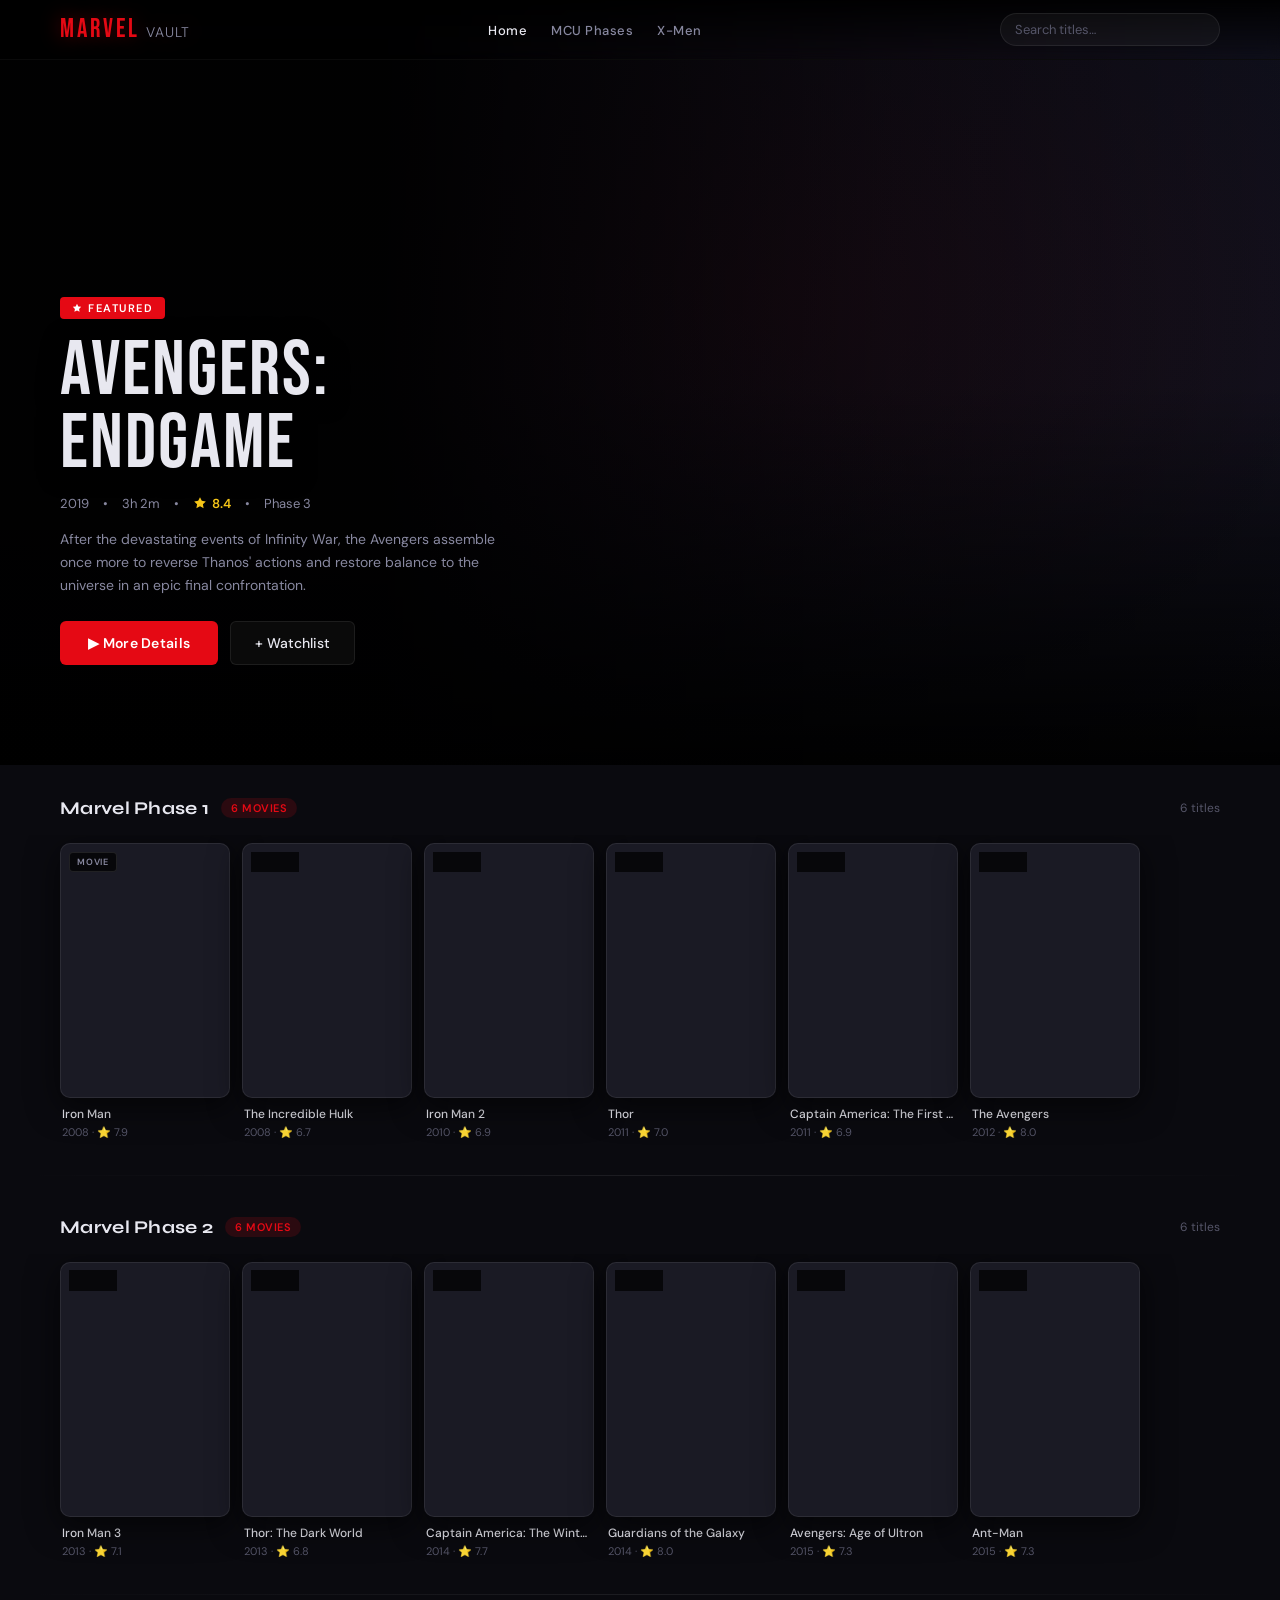
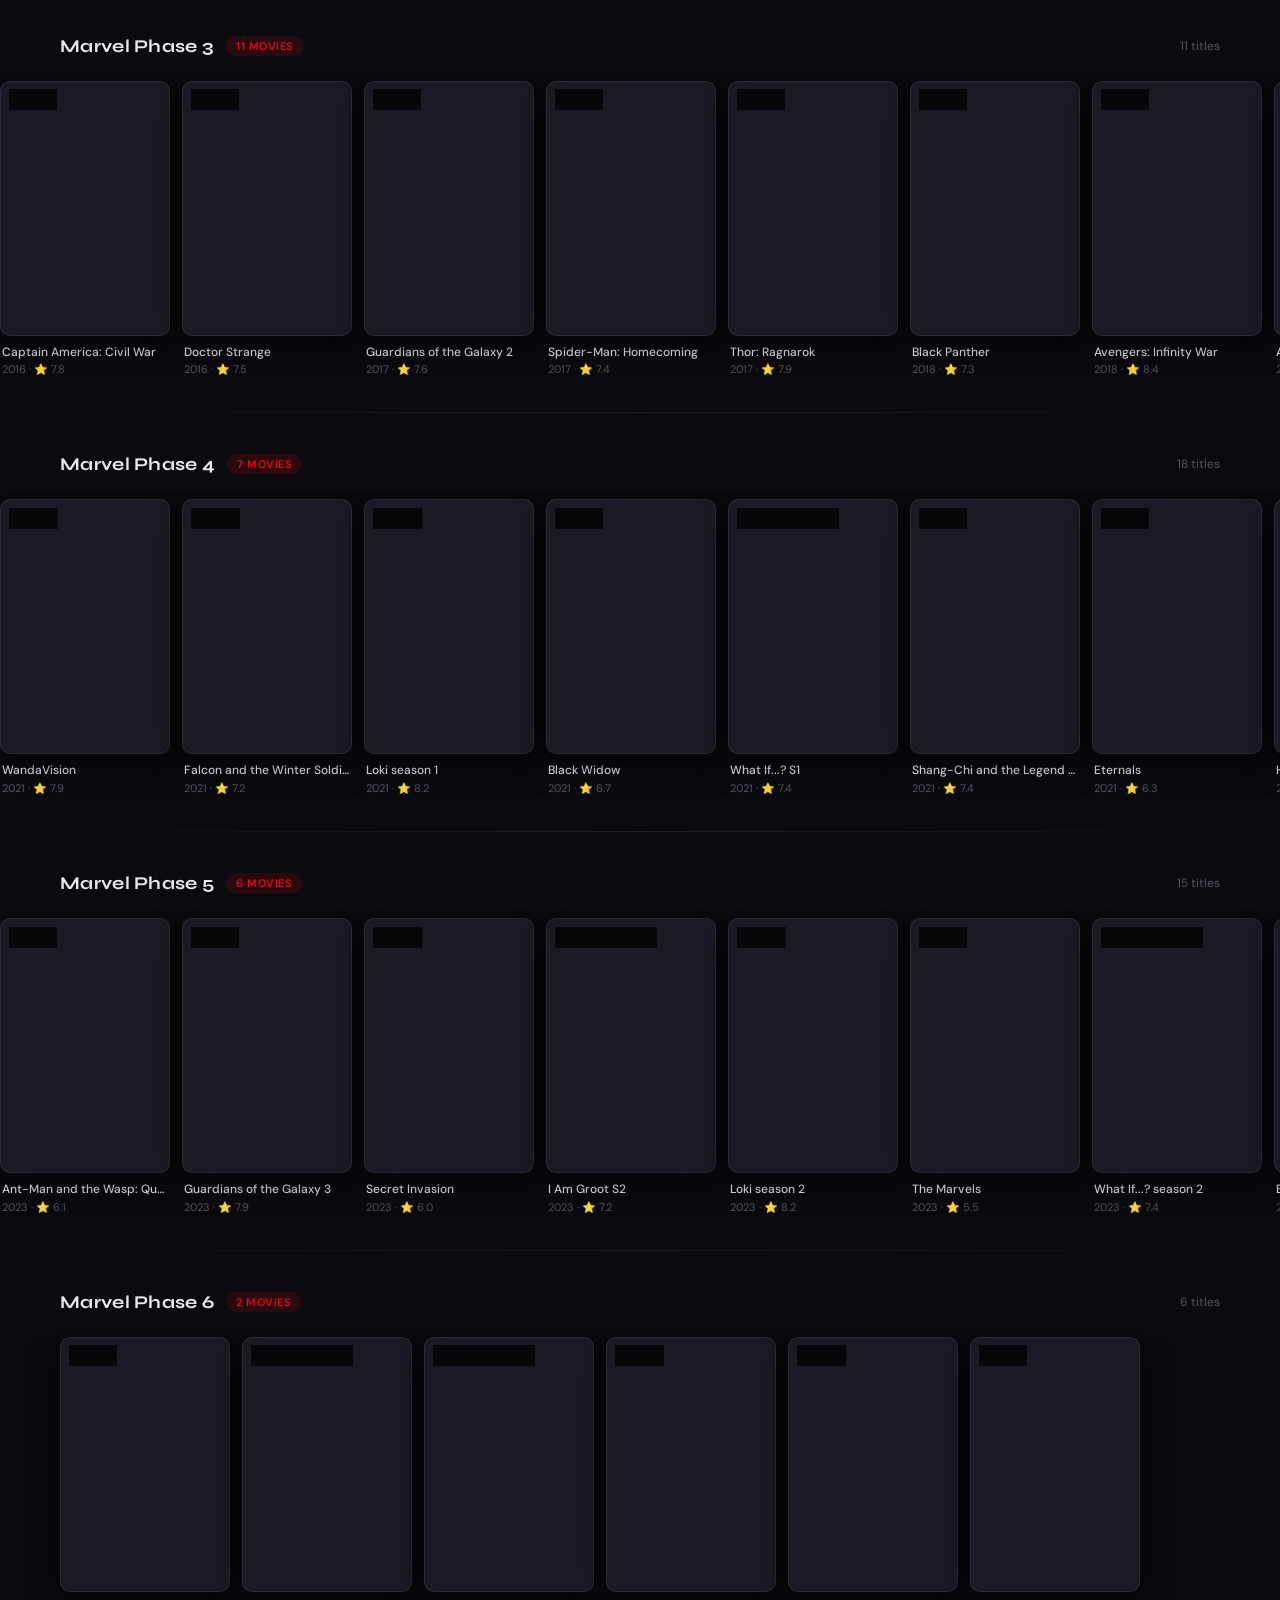
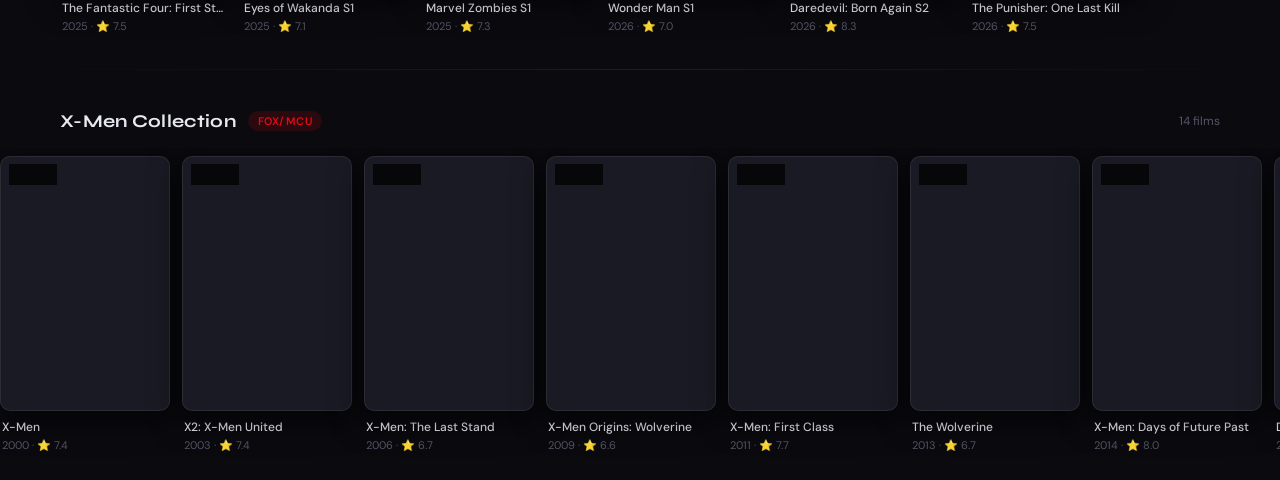
==== index.html @ 91475b03 "Created marvel" ====
<!DOCTYPE html>
<html lang="en">
<head>
<meta charset="UTF-8">
<meta name="viewport" content="width=device-width, initial-scale=1.0">
<title>MarvelVault – MCU & X-Men Collection</title>
<link rel="preconnect" href="https://fonts.googleapis.com">
<link href="https://fonts.googleapis.com/css2?family=Bebas+Neue&family=DM+Sans:wght@300;400;500;600&family=Syne:wght@700;800&display=swap" rel="stylesheet">
<style>
:root {
  --red: #e50914;
  --red-dark: #b20710;
  --gold: #f5c518;
  --bg: #0a0a0f;
  --bg2: #111118;
  --bg3: #1a1a24;
  --glass: rgba(255,255,255,0.04);
  --glass-border: rgba(255,255,255,0.08);
  --text: #e8e8f0;
  --text-muted: #8888a0;
  --text-dim: #555568;
  --radius: 10px;
  --shadow: 0 8px 32px rgba(0,0,0,0.6);
}

*, *::before, *::after { box-sizing: border-box; margin: 0; padding: 0; }

html { scroll-behavior: smooth; }

body {
  background: var(--bg);
  color: var(--text);
  font-family: 'DM Sans', sans-serif;
  min-height: 100vh;
  overflow-x: hidden;
}

/* ─── NAV ─── */
nav {
  position: fixed; top: 0; left: 0; right: 0; z-index: 1000;
  height: 60px;
  background: linear-gradient(to bottom, rgba(0,0,0,0.9) 0%, transparent 100%);
  backdrop-filter: blur(8px);
  display: flex; align-items: center; justify-content: space-between;
  padding: 0 24px;
  border-bottom: 1px solid rgba(255,255,255,0.04);
}

.nav-logo {
  font-family: 'Bebas Neue', sans-serif;
  font-size: 26px;
  letter-spacing: 3px;
  color: var(--red);
  text-shadow: 0 0 20px rgba(229,9,20,0.4);
}

.nav-links {
  display: flex; gap: 24px; list-style: none;
}

.nav-links a {
  color: var(--text-muted); text-decoration: none;
  font-size: 13px; font-weight: 500; letter-spacing: 0.5px;
  transition: color 0.2s;
}
.nav-links a:hover, .nav-links a.active { color: var(--text); }

.nav-search {
  display: flex; align-items: center; gap: 10px;
}

.search-input {
  background: var(--glass);
  border: 1px solid var(--glass-border);
  border-radius: 20px;
  padding: 7px 14px;
  color: var(--text);
  font-size: 13px;
  width: 220px;
  outline: none;
  transition: all 0.3s;
  font-family: inherit;
}
.search-input::placeholder { color: var(--text-dim); }
.search-input:focus {
  border-color: rgba(229,9,20,0.4);
  background: rgba(255,255,255,0.07);
  box-shadow: 0 0 0 3px rgba(229,9,20,0.08);
}

/* ─── HERO ─── */
.hero {
  position: relative; height: 85vh; min-height: 500px;
  display: flex; align-items: flex-end;
  padding: 0 0 80px 60px;
  overflow: hidden;
}

.hero-bg {
  position: absolute; inset: 0;
  background: 
    radial-gradient(ellipse at 60% 40%, rgba(229,9,20,0.08) 0%, transparent 60%),
    radial-gradient(ellipse at 20% 80%, rgba(100,50,200,0.05) 0%, transparent 50%),
    linear-gradient(135deg, #0d0d18 0%, #12121f 100%);
}

.hero-bg::after {
  content: '';
  position: absolute; inset: 0;
  background: linear-gradient(to right, rgba(0,0,0,0.95) 30%, rgba(0,0,0,0.4) 70%, rgba(0,0,0,0.1) 100%),
              linear-gradient(to top, rgba(0,0,0,0.95) 0%, transparent 50%);
}

.hero-poster-bg {
  position: absolute; right: 0; top: 0; bottom: 0; width: 55%;
  overflow: hidden;
}
.hero-poster-bg img {
  width: 100%; height: 100%; object-fit: cover;
  opacity: 0.25;
  filter: blur(2px);
}

.hero-content { position: relative; z-index: 1; max-width: 560px; }

.hero-badge {
  display: inline-flex; align-items: center; gap: 6px;
  background: var(--red); color: white;
  font-size: 11px; font-weight: 600; letter-spacing: 1.5px;
  padding: 4px 12px; border-radius: 4px;
  text-transform: uppercase; margin-bottom: 16px;
}

.hero-title {
  font-family: 'Bebas Neue', sans-serif;
  font-size: clamp(42px, 6vw, 78px);
  line-height: 0.95;
  letter-spacing: 2px;
  margin-bottom: 14px;
  text-shadow: 0 4px 24px rgba(0,0,0,0.8);
}

.hero-meta {
  display: flex; align-items: center; gap: 14px;
  margin-bottom: 16px; flex-wrap: wrap;
}

.hero-meta span {
  font-size: 13px; color: var(--text-muted);
}

.hero-rating {
  display: flex; align-items: center; gap: 5px;
  color: var(--gold) !important; font-weight: 600;
}

.hero-rating svg { width: 14px; height: 14px; fill: var(--gold); }

.hero-desc {
  font-size: 14px; line-height: 1.65;
  color: var(--text-muted);
  margin-bottom: 24px;
  max-width: 440px;
}

.hero-buttons { display: flex; gap: 12px; flex-wrap: wrap; }

.btn-primary {
  background: var(--red);
  color: white; border: none;
  padding: 12px 28px; border-radius: 6px;
  font-size: 14px; font-weight: 600;
  cursor: pointer; letter-spacing: 0.3px;
  transition: all 0.2s;
  font-family: inherit;
}
.btn-primary:hover { background: var(--red-dark); transform: translateY(-1px); }

.btn-secondary {
  background: var(--glass);
  color: var(--text); border: 1px solid var(--glass-border);
  padding: 12px 24px; border-radius: 6px;
  font-size: 14px; font-weight: 500;
  cursor: pointer; backdrop-filter: blur(8px);
  transition: all 0.2s; font-family: inherit;
}
.btn-secondary:hover { background: rgba(255,255,255,0.08); }

/* ─── MAIN CONTENT ─── */
main { padding-top: 0; }

/* ─── SECTIONS ─── */
.section {
  padding: 32px 0 8px;
}

.section-header {
  display: flex; align-items: center;
  padding: 0 24px; margin-bottom: 16px;
  gap: 12px;
}

.section-title {
  font-family: 'Syne', sans-serif;
  font-size: 18px; font-weight: 700;
  letter-spacing: 0.3px;
}

.section-badge {
  font-size: 11px; font-weight: 600;
  padding: 3px 10px; border-radius: 12px;
  background: rgba(229,9,20,0.15);
  color: var(--red); letter-spacing: 0.5px;
  text-transform: uppercase;
}

.section-count {
  font-size: 12px; color: var(--text-dim);
  margin-left: auto;
}

/* ─── SCROLL ROW ─── */
.scroll-row {
  display: flex; gap: 12px;
  overflow-x: auto; padding: 8px 24px 20px;
  scroll-snap-type: x mandatory;
  scrollbar-width: none;
}
.scroll-row::-webkit-scrollbar { display: none; }

/* ─── POSTER CARD ─── */
.card {
  flex-shrink: 0;
  width: 150px;
  cursor: pointer;
  scroll-snap-align: start;
  transition: transform 0.3s cubic-bezier(.2,.8,.2,1);
}

.card:hover { transform: translateY(-6px) scale(1.03); }

.card-poster {
  width: 100%; aspect-ratio: 2/3;
  border-radius: var(--radius);
  overflow: hidden;
  position: relative;
  background: var(--bg3);
  box-shadow: var(--shadow);
  border: 1px solid var(--glass-border);
}

.card-poster img {
  width: 100%; height: 100%; object-fit: cover;
  display: block;
  transition: transform 0.4s;
}
.card:hover .card-poster img { transform: scale(1.06); }

.card-poster-overlay {
  position: absolute; inset: 0;
  background: linear-gradient(to top, rgba(0,0,0,0.85) 0%, transparent 50%);
  opacity: 0; transition: opacity 0.3s;
  display: flex; align-items: flex-end; justify-content: center;
  padding: 12px;
}
.card:hover .card-poster-overlay { opacity: 1; }

.card-play-btn {
  background: var(--red);
  color: white; border: none;
  border-radius: 50%;
  width: 38px; height: 38px;
  display: flex; align-items: center; justify-content: center;
  cursor: pointer; font-size: 14px;
  box-shadow: 0 4px 16px rgba(229,9,20,0.5);
}

.card-type-tag {
  position: absolute; top: 8px; left: 8px;
  background: rgba(0,0,0,0.7); backdrop-filter: blur(6px);
  color: var(--text-muted); font-size: 9px; font-weight: 600;
  letter-spacing: 0.8px; text-transform: uppercase;
  padding: 3px 7px; border-radius: 4px;
  border: 1px solid rgba(255,255,255,0.1);
}

.card-info {
  padding: 8px 2px 0;
}

.card-title {
  font-size: 12px; font-weight: 500;
  white-space: nowrap; overflow: hidden; text-overflow: ellipsis;
  line-height: 1.4;
}

.card-year {
  font-size: 11px; color: var(--text-dim);
  margin-top: 2px;
}

/* ─── SEARCH PAGE ─── */
#search-page {
  display: none;
  padding: 80px 24px 100px;
  min-height: 100vh;
}

.search-title {
  font-family: 'Syne', sans-serif;
  font-size: 22px; font-weight: 700;
  margin-bottom: 24px;
}

.search-grid {
  display: grid;
  grid-template-columns: repeat(auto-fill, minmax(140px, 1fr));
  gap: 16px;
}

/* ─── PHASES PAGE ─── */
#phases-page, #xmen-page {
  display: none;
  padding: 80px 24px 100px;
  min-height: 100vh;
}

.phases-title {
  font-family: 'Bebas Neue', sans-serif;
  font-size: 38px; letter-spacing: 2px;
  margin-bottom: 8px;
}

.phases-sub {
  color: var(--text-muted); font-size: 14px;
  margin-bottom: 40px;
}

/* ─── MODAL ─── */
.modal-overlay {
  position: fixed; inset: 0; z-index: 2000;
  background: rgba(0,0,0,0.85);
  backdrop-filter: blur(4px);
  display: none; align-items: center; justify-content: center;
  padding: 16px;
  animation: fadeIn 0.2s ease;
}
.modal-overlay.active { display: flex; }

@keyframes fadeIn { from { opacity: 0; } to { opacity: 1; } }

.modal {
  background: var(--bg2);
  border: 1px solid var(--glass-border);
  border-radius: 16px;
  width: 100%; max-width: 680px;
  max-height: 92vh;
  overflow-y: auto;
  scrollbar-width: none;
  animation: slideUp 0.3s cubic-bezier(.2,.8,.2,1);
  box-shadow: 0 32px 80px rgba(0,0,0,0.8);
}
.modal::-webkit-scrollbar { display: none; }

@keyframes slideUp {
  from { transform: translateY(24px); opacity: 0; }
  to { transform: translateY(0); opacity: 1; }
}

.modal-backdrop {
  width: 100%;
  aspect-ratio: 16/7;
  overflow: hidden;
  position: relative;
  border-radius: 16px 16px 0 0;
  background: var(--bg3);
}

.modal-backdrop img {
  width: 100%; height: 100%; object-fit: cover;
  opacity: 0.5;
}

.modal-backdrop-overlay {
  position: absolute; inset: 0;
  background: linear-gradient(to bottom, transparent 30%, var(--bg2) 100%);
}

.modal-close {
  position: absolute; top: 16px; right: 16px;
  background: rgba(0,0,0,0.7); border: 1px solid var(--glass-border);
  color: white; width: 36px; height: 36px;
  border-radius: 50%; cursor: pointer; font-size: 18px;
  display: flex; align-items: center; justify-content: center;
  z-index: 10; transition: all 0.2s;
}
.modal-close:hover { background: var(--red); }

.modal-body {
  padding: 0 24px 28px;
  margin-top: -40px;
  position: relative;
}

.modal-top {
  display: flex; gap: 16px; align-items: flex-start;
}

.modal-poster {
  flex-shrink: 0;
  width: 110px; aspect-ratio: 2/3;
  border-radius: 8px; overflow: hidden;
  border: 2px solid var(--glass-border);
  box-shadow: var(--shadow);
  background: var(--bg3);
}
.modal-poster img { width: 100%; height: 100%; object-fit: cover; }

.modal-info { flex: 1; padding-top: 16px; }

.modal-type-tag {
  font-size: 10px; font-weight: 600; letter-spacing: 1.2px;
  text-transform: uppercase; color: var(--red);
  margin-bottom: 6px;
}

.modal-title {
  font-family: 'Bebas Neue', sans-serif;
  font-size: 28px; letter-spacing: 1px;
  line-height: 1;
  margin-bottom: 10px;
}

.modal-meta {
  display: flex; flex-wrap: wrap; gap: 8px;
  margin-bottom: 10px;
}

.modal-tag {
  font-size: 11px; color: var(--text-muted);
  background: var(--glass);
  border: 1px solid var(--glass-border);
  padding: 3px 10px; border-radius: 12px;
}

.modal-rating {
  display: flex; align-items: center; gap: 5px;
  color: var(--gold); font-weight: 600; font-size: 13px;
}
.modal-rating svg { width: 13px; height: 13px; fill: var(--gold); }

.modal-plot {
  font-size: 13px; line-height: 1.65;
  color: var(--text-muted);
  margin: 16px 0;
}

.modal-details-grid {
  display: grid; grid-template-columns: 1fr 1fr;
  gap: 12px; margin: 16px 0;
}

.modal-detail-item label {
  display: block; font-size: 10px; font-weight: 600;
  letter-spacing: 1px; text-transform: uppercase;
  color: var(--text-dim); margin-bottom: 3px;
}
.modal-detail-item span {
  font-size: 13px; color: var(--text);
}

.download-section { margin-top: 20px; }

.download-title {
  font-size: 13px; font-weight: 600; letter-spacing: 0.5px;
  text-transform: uppercase; color: var(--text-muted);
  margin-bottom: 12px;
}

.download-grid {
  display: grid; gap: 8px;
}

.download-card {
  background: var(--bg3);
  border: 1px solid var(--glass-border);
  border-radius: 8px;
  padding: 12px 14px;
  display: flex; align-items: center; justify-content: space-between;
  gap: 10px;
}

.download-card-info {}

.download-quality {
  font-size: 13px; font-weight: 600;
  color: var(--text);
}

.download-audio {
  font-size: 11px; color: var(--text-muted);
  margin-top: 2px;
}

.tg-btn {
  display: inline-flex; align-items: center; gap: 6px;
  background: #0088cc;
  color: white; border: none;
  padding: 8px 14px; border-radius: 6px;
  font-size: 12px; font-weight: 600;
  cursor: pointer; text-decoration: none;
  white-space: nowrap; flex-shrink: 0;
  font-family: inherit; transition: all 0.2s;
}
.tg-btn:hover { background: #0077b3; transform: translateY(-1px); }
.tg-btn svg { width: 14px; height: 14px; fill: white; }

.tg-btn-large {
  display: flex; align-items: center; justify-content: center; gap: 8px;
  background: #0088cc;
  color: white; border: none;
  padding: 14px 20px; border-radius: 8px;
  font-size: 14px; font-weight: 600;
  cursor: pointer; text-decoration: none;
  font-family: inherit; transition: all 0.2s;
  width: 100%;
}
.tg-btn-large:hover { background: #0077b3; }
.tg-btn-large svg { width: 18px; height: 18px; fill: white; }

/* ─── BOTTOM NAV ─── */
.bottom-nav {
  display: none;
  position: fixed; bottom: 0; left: 0; right: 0; z-index: 999;
  background: rgba(10,10,15,0.96);
  backdrop-filter: blur(16px);
  border-top: 1px solid var(--glass-border);
  padding: 8px 0 max(8px, env(safe-area-inset-bottom));
}

.bottom-nav-inner {
  display: flex; justify-content: space-around;
}

.bn-item {
  display: flex; flex-direction: column; align-items: center;
  gap: 4px; padding: 4px 16px;
  cursor: pointer; border: none; background: none;
  color: var(--text-dim); font-size: 10px; font-weight: 500;
  letter-spacing: 0.3px; font-family: inherit;
  transition: color 0.2s;
}
.bn-item.active { color: var(--red); }
.bn-item svg { width: 22px; height: 22px; }

/* ─── SKELETON ─── */
.skeleton {
  background: linear-gradient(90deg, var(--bg3) 25%, var(--bg2) 50%, var(--bg3) 75%);
  background-size: 200% 100%;
  animation: shimmer 1.5s infinite;
  border-radius: var(--radius);
}
@keyframes shimmer { to { background-position: -200% 0; } }

/* ─── DIVIDER ─── */
.divider {
  height: 1px;
  background: linear-gradient(to right, transparent, var(--glass-border), transparent);
  margin: 8px 24px;
}

/* ─── RESPONSIVE ─── */
@media (max-width: 768px) {
  nav { padding: 0 16px; }
  .nav-links { display: none; }
  .search-input { width: 160px; }
  .hero { padding: 0 0 100px 20px; }
  .hero-title { font-size: clamp(32px, 10vw, 54px); }
  .hero-poster-bg { width: 100%; opacity: 0.15; }
  .section-header { padding: 0 16px; }
  .scroll-row { padding: 8px 16px 20px; }
  .card { width: 120px; }
  .bottom-nav { display: block; }
  main { padding-bottom: 80px; }
  .modal-backdrop { aspect-ratio: 16/9; }
  .modal-top { flex-direction: column; align-items: center; }
  .modal-poster { width: 100px; }
  .modal-details-grid { grid-template-columns: 1fr; }
  #search-page { padding: 80px 16px 100px; }
  #phases-page, #xmen-page { padding: 80px 16px 100px; }
}

@media (min-width: 769px) {
  .nav-links { display: flex; }
  .card { width: 155px; }
}

@media (min-width: 1024px) {
  .card { width: 170px; }
  .scroll-row { padding: 8px 60px 20px; }
  .section-header { padding: 0 60px; }
  nav { padding: 0 60px; }
  .hero { padding: 0 0 100px 60px; }
}

/* ─── FADE IN ─── */
.fade-in {
  opacity: 0; transform: translateY(16px);
  transition: opacity 0.5s ease, transform 0.5s ease;
}
.fade-in.visible { opacity: 1; transform: translateY(0); }

/* ─── PAGE ─── */
.page { display: none; }
.page.active { display: block; }
#home-page.active { display: block; }

/* ─── PHASE DIVIDER ─── */
.phase-divider {
  display: flex; align-items: center; gap: 14px;
  padding: 28px 24px 4px;
}
.phase-divider-line { flex: 1; height: 1px; background: var(--glass-border); }
.phase-divider-label {
  font-family: 'Bebas Neue', sans-serif;
  font-size: 20px; letter-spacing: 2px;
  color: var(--red);
}

@media (min-width: 1024px) {
  .phase-divider { padding: 28px 60px 4px; }
}

/* no-results */
.no-results {
  text-align: center; padding: 60px 24px;
  color: var(--text-muted);
}
.no-results h3 { font-size: 20px; margin-bottom: 8px; }

/* Genres display */
.genres-list {
  display: flex; flex-wrap: wrap; gap: 6px;
  margin: 10px 0;
}
.genre-tag {
  font-size: 11px;
  background: rgba(229,9,20,0.1);
  color: var(--red); border: 1px solid rgba(229,9,20,0.2);
  padding: 3px 10px; border-radius: 12px;
}

/* Episodes accordion */
.episodes-section { margin-top: 14px; }
.episodes-title {
  font-size: 12px; font-weight: 600; text-transform: uppercase;
  letter-spacing: 1px; color: var(--text-muted); margin-bottom: 10px;
}
.ep-row {
  display: flex; align-items: center; justify-content: space-between;
  padding: 10px 12px; background: var(--bg3);
  border: 1px solid var(--glass-border); border-radius: 7px;
  margin-bottom: 7px; gap: 12px;
}
.ep-label { font-size: 13px; color: var(--text); font-weight: 500; }
</style>
</head>
<body>

<!-- NAV -->
<nav>
  <div class="nav-logo">MARVEL<span style="color:var(--text-muted);font-size:14px;letter-spacing:1px;margin-left:6px;font-family:'DM Sans',sans-serif;font-weight:300">VAULT</span></div>
  <ul class="nav-links">
    <li><a href="#" class="active" onclick="showPage('home')">Home</a></li>
    <li><a href="#" onclick="showPage('phases')">MCU Phases</a></li>
    <li><a href="#" onclick="showPage('xmen')">X-Men</a></li>
  </ul>
  <div class="nav-search">
    <input class="search-input" type="text" placeholder="Search titles…" id="search-input" oninput="handleSearch(this.value)">
  </div>
</nav>

<!-- HOME PAGE -->
<div id="home-page" class="page active">

  <!-- HERO -->
  <div class="hero" id="hero-section">
    <div class="hero-bg"></div>
    <div class="hero-poster-bg">
      <img src="posters/avengers-endgame.png" onerror="this.src='posters/placeholder.png'" alt="">
    </div>
    <div class="hero-content">
      <div class="hero-badge">
        <svg viewBox="0 0 24 24" fill="currentColor" style="width:10px;height:10px"><path d="M12 2l3.09 6.26L22 9.27l-5 4.87 1.18 6.88L12 17.77l-6.18 3.25L7 14.14 2 9.27l6.91-1.01L12 2z"/></svg>
        FEATURED
      </div>
      <div class="hero-title">Avengers:<br>Endgame</div>
      <div class="hero-meta">
        <span>2019</span>
        <span>•</span>
        <span>3h 2m</span>
        <span>•</span>
        <span class="hero-rating">
          <svg viewBox="0 0 24 24"><path d="M12 2l3.09 6.26L22 9.27l-5 4.87 1.18 6.88L12 17.77l-6.18 3.25L7 14.14 2 9.27l6.91-1.01L12 2z"/></svg>
          8.4
        </span>
        <span>•</span>
        <span>Phase 3</span>
      </div>
      <p class="hero-desc">After the devastating events of Infinity War, the Avengers assemble once more to reverse Thanos' actions and restore balance to the universe in an epic final confrontation.</p>
      <div class="hero-buttons">
        <button class="btn-primary" onclick="openModal('avengers-endgame')">▶ More Details</button>
        <button class="btn-secondary">+ Watchlist</button>
      </div>
    </div>
  </div>

  <!-- CONTENT ROWS -->
  <main id="home-content"></main>
</div>

<!-- SEARCH PAGE -->
<div id="search-page" class="page">
  <div class="search-title" id="search-heading">Search Results</div>
  <div class="search-grid" id="search-results"></div>
  <div class="no-results" id="search-empty" style="display:none">
    <h3>No results found</h3>
    <p>Try a different title or browse the categories</p>
  </div>
</div>

<!-- MCU PHASES PAGE -->
<div id="phases-page" class="page">
  <div class="phases-title">MCU Phases</div>
  <p class="phases-sub">The complete Marvel Cinematic Universe timeline</p>
  <div id="phases-content"></div>
</div>

<!-- X-MEN PAGE -->
<div id="xmen-page" class="page">
  <div class="phases-title">X-Men Collection</div>
  <p class="phases-sub">The complete X-Men film franchise</p>
  <div id="xmen-grid" class="search-grid" style="padding:0 0 20px"></div>
</div>

<!-- MODAL -->
<div class="modal-overlay" id="modal-overlay" onclick="closeModalOnOverlay(event)">
  <div class="modal" id="modal">
    <div class="modal-backdrop" id="modal-backdrop">
      <img id="modal-bg-img" src="" alt="">
      <div class="modal-backdrop-overlay"></div>
      <button class="modal-close" onclick="closeModal()">✕</button>
    </div>
    <div class="modal-body">
      <div class="modal-top">
        <div class="modal-poster">
          <img id="modal-poster-img" src="" alt="">
        </div>
        <div class="modal-info">
          <div class="modal-type-tag" id="modal-type"></div>
          <div class="modal-title" id="modal-title"></div>
          <div class="modal-meta" id="modal-meta"></div>
          <div class="genres-list" id="modal-genres"></div>
        </div>
      </div>
      <p class="modal-plot" id="modal-plot"></p>
      <div class="modal-details-grid" id="modal-details"></div>
      <div class="download-section" id="modal-downloads"></div>
    </div>
  </div>
</div>

<!-- BOTTOM NAV -->
<nav class="bottom-nav">
  <div class="bottom-nav-inner">
    <button class="bn-item active" onclick="showPage('home')">
      <svg viewBox="0 0 24 24" fill="none" stroke="currentColor" stroke-width="2"><path d="M3 9l9-7 9 7v11a2 2 0 01-2 2H5a2 2 0 01-2-2z"/><polyline points="9 22 9 12 15 12 15 22"/></svg>
      Home
    </button>
    <button class="bn-item" onclick="showPage('phases')">
      <svg viewBox="0 0 24 24" fill="none" stroke="currentColor" stroke-width="2"><polygon points="12 2 2 7 12 12 22 7 12 2"/><polyline points="2 17 12 22 22 17"/><polyline points="2 12 12 17 22 12"/></svg>
      Phases
    </button>
    <button class="bn-item" onclick="showPage('search-nav')">
      <svg viewBox="0 0 24 24" fill="none" stroke="currentColor" stroke-width="2"><circle cx="11" cy="11" r="8"/><line x1="21" y1="21" x2="16.65" y2="16.65"/></svg>
      Search
    </button>
    <button class="bn-item" onclick="showPage('xmen')">
      <svg viewBox="0 0 24 24" fill="none" stroke="currentColor" stroke-width="2"><circle cx="12" cy="12" r="10"/><line x1="12" y1="8" x2="12" y2="12"/><line x1="12" y1="16" x2="12.01" y2="16"/></svg>
      X-Men
    </button>
  </div>
</nav>

<script>
// ─── DATA ───────────────────────────────────────────────────────
function convertTgLink(url) {
  if (!url) return url;
  if (!url.startsWith('https://')) url = 'https://' + url;
  return url.replace('https://t.me/', 'https://telegram.me/');
}

function slugify(title) {
  return title.toLowerCase()
    .replace(/[^a-z0-9\s]/g, '')
    .replace(/\s+/g, '-')
    .replace(/-+/g, '-')
    .trim();
}

function posterPath(title) {
  const slug = title.toLowerCase()
    .replace(/\.\.\./g, '')
    .replace(/[^a-z0-9\s]/g, ' ')
    .replace(/\s+/g, '-')
    .replace(/-+/g, '-')
    .trim();
  return `posters/${slug}.png`;
}

const MCU_META = {
  "Iron Man (2008)": { plot: "Billionaire inventor Tony Stark builds a powered armored suit and becomes the Iron Man to fight against evil.", genres: ["Action","Adventure","Sci-Fi"], runtime: "2h 6m", rating: "7.9", cast: "Robert Downey Jr., Gwyneth Paltrow, Jeff Bridges", director: "Jon Favreau", phase: "Phase 1", year: "2008", type: "Movie" },
  "The Incredible Hulk (2008)": { plot: "Bruce Banner, a scientist on the run from the U.S. Government, must find a cure for the monster he turns into whenever he loses his temper.", genres: ["Action","Adventure","Sci-Fi"], runtime: "1h 52m", rating: "6.7", cast: "Edward Norton, Liv Tyler, Tim Roth", director: "Louis Leterrier", phase: "Phase 1", year: "2008", type: "Movie" },
  "Iron Man 2 (2010)": { plot: "With the world now aware of his identity as Iron Man, Tony Stark must contend with both his declining health and a vengeful mad scientist.", genres: ["Action","Adventure"], runtime: "2h 4m", rating: "6.9", cast: "Robert Downey Jr., Gwyneth Paltrow, Don Cheadle", director: "Jon Favreau", phase: "Phase 1", year: "2010", type: "Movie" },
  "Thor (2011)": { plot: "The powerful but arrogant god Thor is cast out of Asgard to live amongst humans in Midgard (Earth), where he soon becomes one of their finest defenders.", genres: ["Action","Adventure","Fantasy"], runtime: "1h 55m", rating: "7.0", cast: "Chris Hemsworth, Natalie Portman, Tom Hiddleston", director: "Kenneth Branagh", phase: "Phase 1", year: "2011", type: "Movie" },
  "Captain America: The First Avenger (2011)": { plot: "Steve Rogers, a rejected military soldier, transforms into Captain America after taking a dose of a Super-Soldier serum.", genres: ["Action","Adventure","Sci-Fi"], runtime: "2h 4m", rating: "6.9", cast: "Chris Evans, Hugo Weaving, Hayley Atwell", director: "Joe Johnston", phase: "Phase 1", year: "2011", type: "Movie" },
  "The Avengers (2012)": { plot: "Earth's mightiest heroes must come together and learn to fight as a team to stop the mischievous Loki and his alien army from enslaving humanity.", genres: ["Action","Adventure","Sci-Fi"], runtime: "2h 23m", rating: "8.0", cast: "Robert Downey Jr., Chris Evans, Scarlett Johansson", director: "Joss Whedon", phase: "Phase 1", year: "2012", type: "Movie" },
  "Iron Man 3 (2013)": { plot: "When Tony Stark's world is torn apart by a formidable terrorist called the Mandarin, he starts an odyssey of rebuilding and retribution.", genres: ["Action","Adventure","Sci-Fi"], runtime: "2h 10m", rating: "7.1", cast: "Robert Downey Jr., Gwyneth Paltrow, Guy Pearce", director: "Shane Black", phase: "Phase 2", year: "2013", type: "Movie" },
  "Thor: The Dark World (2013)": { plot: "When the Dark Elves attempt to plunge the universe into darkness, Thor must embark on a perilous and personal journey.", genres: ["Action","Adventure","Fantasy"], runtime: "1h 52m", rating: "6.8", cast: "Chris Hemsworth, Natalie Portman, Tom Hiddleston", director: "Alan Taylor", phase: "Phase 2", year: "2013", type: "Movie" },
  "Captain America: The Winter Soldier (2014)": { plot: "Steve Rogers struggles to embrace his role in the modern world and battles a new threat from old history: the Soviet agent known as the Winter Soldier.", genres: ["Action","Adventure","Sci-Fi"], runtime: "2h 16m", rating: "7.7", cast: "Chris Evans, Scarlett Johansson, Samuel L. Jackson", director: "Russo Brothers", phase: "Phase 2", year: "2014", type: "Movie" },
  "Guardians of the Galaxy (2014)": { plot: "A group of intergalactic criminals must pull together to stop a fanatical warrior with plans to purge the universe.", genres: ["Action","Adventure","Comedy"], runtime: "2h 1m", rating: "8.0", cast: "Chris Pratt, Vin Diesel, Bradley Cooper", director: "James Gunn", phase: "Phase 2", year: "2014", type: "Movie" },
  "Avengers: Age of Ultron (2015)": { plot: "When Tony Stark tries to jumpstart a dormant peacekeeping program, things go awry and Earth's mightiest heroes are put to the ultimate test.", genres: ["Action","Adventure","Sci-Fi"], runtime: "2h 21m", rating: "7.3", cast: "Robert Downey Jr., Chris Evans, Mark Ruffalo", director: "Joss Whedon", phase: "Phase 2", year: "2015", type: "Movie" },
  "Ant-Man (2015)": { plot: "Armed with a super-suit with the astonishing ability to shrink in scale but increase in strength, cat burglar Scott Lang must help his mentor protect the secret.", genres: ["Action","Adventure","Comedy"], runtime: "1h 57m", rating: "7.3", cast: "Paul Rudd, Michael Douglas, Evangeline Lilly", director: "Peyton Reed", phase: "Phase 2", year: "2015", type: "Movie" },
  "Captain America: Civil War (2016)": { plot: "Political pressure mounts to install a governing body to oversee and account for the actions of the Avengers, but not everyone is in agreement.", genres: ["Action","Adventure","Sci-Fi"], runtime: "2h 27m", rating: "7.8", cast: "Chris Evans, Robert Downey Jr., Scarlett Johansson", director: "Russo Brothers", phase: "Phase 3", year: "2016", type: "Movie" },
  "Doctor Strange (2016)": { plot: "While on a journey of physical and spiritual healing, a brilliant neurosurgeon is drawn into the world of the mystic arts.", genres: ["Action","Adventure","Fantasy"], runtime: "1h 55m", rating: "7.5", cast: "Benedict Cumberbatch, Chiwetel Ejiofor, Rachel McAdams", director: "Scott Derrickson", phase: "Phase 3", year: "2016", type: "Movie" },
  "Guardians of the Galaxy 2 (2017)": { plot: "The Guardians struggle to keep together as a team while dealing with their personal family issues, notably Star-Lord's encounter with his father the ambitious Ego.", genres: ["Action","Adventure","Comedy"], runtime: "2h 16m", rating: "7.6", cast: "Chris Pratt, Zoe Saldana, Dave Bautista", director: "James Gunn", phase: "Phase 3", year: "2017", type: "Movie" },
  "Spider-Man: Homecoming (2017)": { plot: "Peter Parker balances his life as an ordinary high school student in Queens with his superhero alter-ego Spider-Man.", genres: ["Action","Adventure","Comedy"], runtime: "2h 13m", rating: "7.4", cast: "Tom Holland, Michael Keaton, Robert Downey Jr.", director: "Jon Watts", phase: "Phase 3", year: "2017", type: "Movie" },
  "Thor: Ragnarok (2017)": { plot: "Imprisoned on the planet Sakaar, Thor must race against time to return to Asgard and stop Ragnarök, the destruction of his world.", genres: ["Action","Adventure","Comedy"], runtime: "2h 10m", rating: "7.9", cast: "Chris Hemsworth, Tom Hiddleston, Cate Blanchett", director: "Taika Waititi", phase: "Phase 3", year: "2017", type: "Movie" },
  "Black Panther (2018)": { plot: "T'Challa, the King of Wakanda, rises to the throne in the isolated, technologically advanced African nation, but his claim is challenged by a vengeful outsider.", genres: ["Action","Adventure","Sci-Fi"], runtime: "2h 14m", rating: "7.3", cast: "Chadwick Boseman, Michael B. Jordan, Lupita Nyong'o", director: "Ryan Coogler", phase: "Phase 3", year: "2018", type: "Movie" },
  "Avengers: Infinity War (2018)": { plot: "The Avengers and their allies must be willing to sacrifice all in an attempt to defeat the powerful Thanos before his blitz of devastation and ruin puts an end to the universe.", genres: ["Action","Adventure","Sci-Fi"], runtime: "2h 29m", rating: "8.4", cast: "Robert Downey Jr., Chris Evans, Josh Brolin", director: "Russo Brothers", phase: "Phase 3", year: "2018", type: "Movie" },
  "Ant-Man and the Wasp (2018)": { plot: "As Scott Lang balances being both a Super Hero and a father, Hope van Dyne and Dr. Hank Pym present an urgent new mission.", genres: ["Action","Adventure","Comedy"], runtime: "1h 58m", rating: "7.0", cast: "Paul Rudd, Evangeline Lilly, Michael Douglas", director: "Peyton Reed", phase: "Phase 3", year: "2018", type: "Movie" },
  "Captain Marvel (2019)": { plot: "Carol Danvers becomes one of the universe's most powerful heroes when Earth is caught in the middle of a galactic war between two alien races.", genres: ["Action","Adventure","Sci-Fi"], runtime: "2h 4m", rating: "6.8", cast: "Brie Larson, Samuel L. Jackson, Ben Mendelsohn", director: "Anna Boden & Ryan Fleck", phase: "Phase 3", year: "2019", type: "Movie" },
  "Avengers: Endgame (2019)": { plot: "After the devastating events of Infinity War, the Avengers assemble once more to reverse Thanos' actions and restore balance to the universe.", genres: ["Action","Adventure","Drama"], runtime: "3h 2m", rating: "8.4", cast: "Robert Downey Jr., Chris Evans, Mark Ruffalo, Josh Brolin", director: "Russo Brothers", phase: "Phase 3", year: "2019", type: "Movie" },
  "Spider-Man: Far From Home (2019)": { plot: "Following the events of Avengers: Endgame, Spider-Man must step up to take on new threats in a world that has changed forever.", genres: ["Action","Adventure","Comedy"], runtime: "2h 9m", rating: "7.4", cast: "Tom Holland, Samuel L. Jackson, Jake Gyllenhaal", director: "Jon Watts", phase: "Phase 3", year: "2019", type: "Movie" },
  "WandaVision (2021)": { plot: "Wanda Maximoff and Vision — two super-powered beings living idealized suburban lives — begin to suspect that everything is not as it seems.", genres: ["Fantasy","Mystery","Drama"], runtime: "9 Episodes", rating: "7.9", cast: "Elizabeth Olsen, Paul Bettany, Kathryn Hahn", director: "Matt Shakman", phase: "Phase 4", year: "2021", type: "Series" },
  "Falcon and the Winter Soldier (2021)": { plot: "Sam Wilson and Bucky Barnes team up in a global adventure that tests their abilities and their patience as they honor the legacy of Steve Rogers.", genres: ["Action","Adventure","Drama"], runtime: "6 Episodes", rating: "7.2", cast: "Anthony Mackie, Sebastian Stan, Daniel Brühl", director: "Kari Skogland", phase: "Phase 4", year: "2021", type: "Series" },
  "Loki season 1 (2021)": { plot: "The mercurial villain Loki resumes his role as the God of Mischief in a new series that takes place after the events of Avengers: Endgame.", genres: ["Action","Adventure","Fantasy"], runtime: "6 Episodes", rating: "8.2", cast: "Tom Hiddleston, Sophia Di Martino, Owen Wilson", director: "Kate Herron", phase: "Phase 4", year: "2021", type: "Series" },
  "Black Widow (2021)": { plot: "Natasha Romanoff confronts the darker parts of her ledger when a dangerous conspiracy with ties to her past arises.", genres: ["Action","Adventure","Thriller"], runtime: "2h 14m", rating: "6.7", cast: "Scarlett Johansson, Florence Pugh, David Harbour", director: "Cate Shortland", phase: "Phase 4", year: "2021", type: "Movie" },
  "What If...? S01 (2021)": { plot: "An anthology series that explores what would happen if major moments from the MCU films took place differently.", genres: ["Animation","Action","Adventure"], runtime: "9 Episodes", rating: "7.4", cast: "Jeffrey Wright, Hayley Atwell, Josh Keaton", director: "Bryan Andrews", phase: "Phase 4", year: "2021", type: "Animated Series" },
  "Shang-Chi and the Legend of the Ten Rings (2021)": { plot: "Shang-Chi must confront the past he thought he left behind when he is drawn into the web of the mysterious Ten Rings organization.", genres: ["Action","Adventure","Fantasy"], runtime: "2h 12m", rating: "7.4", cast: "Simu Liu, Awkwafina, Tony Leung", director: "Destin Daniel Cretton", phase: "Phase 4", year: "2021", type: "Movie" },
  "Eternals (2021)": { plot: "The Eternals, an immortal alien race, emerge from hiding after thousands of years to protect Earth from their ancient enemies.", genres: ["Action","Adventure","Drama"], runtime: "2h 37m", rating: "6.3", cast: "Gemma Chan, Richard Madden, Angelina Jolie", director: "Chloé Zhao", phase: "Phase 4", year: "2021", type: "Movie" },
  "Hawkeye (2021)": { plot: "Former Avenger Clint Barton has a seemingly simple mission: get back to his family for Christmas. Possible? Maybe with the help of Kate Bishop.", genres: ["Action","Comedy","Crime"], runtime: "6 Episodes", rating: "7.5", cast: "Jeremy Renner, Hailee Steinfeld, Vera Farmiga", director: "Rhys Thomas", phase: "Phase 4", year: "2021", type: "Series" },
  "Spider-Man: No Way Home (2021)": { plot: "With Spider-Man's identity now revealed, Peter asks Doctor Strange for help. When a spell goes wrong, dangerous foes from other worlds start to appear.", genres: ["Action","Adventure","Fantasy"], runtime: "2h 28m", rating: "8.2", cast: "Tom Holland, Zendaya, Benedict Cumberbatch", director: "Jon Watts", phase: "Phase 4", year: "2021", type: "Movie" },
  "Moon Knight (2022)": { plot: "Steven Grant discovers he's been granted the powers of an Egyptian moon god as he crosses paths with a deadly cult.", genres: ["Action","Adventure","Fantasy"], runtime: "6 Episodes", rating: "7.3", cast: "Oscar Isaac, Ethan Hawke, May Calamawy", director: "Mohamed Diab", phase: "Phase 4", year: "2022", type: "Series" },
  "Doctor Strange in the Multiverse of Madness (2022)": { plot: "Doctor Strange teams with a mysterious Avenger to face a powerful adversary bent on making the Multiverse a truly strange place.", genres: ["Action","Adventure","Fantasy"], runtime: "2h 6m", rating: "6.9", cast: "Benedict Cumberbatch, Elizabeth Olsen, Rachel McAdams", director: "Sam Raimi", phase: "Phase 4", year: "2022", type: "Movie" },
  "Ms. Marvel (2022)": { plot: "Kamala Khan, a Pakistani-American teen growing up in Jersey City, is a devoted fan of the Avengers — particularly Captain Marvel.", genres: ["Action","Adventure","Comedy"], runtime: "6 Episodes", rating: "6.2", cast: "Iman Vellani, Matt Lintz, Yasmeen Fletcher", director: "Adil El Arbi", phase: "Phase 4", year: "2022", type: "Series" },
  "Thor: Love and Thunder (2022)": { plot: "Thor must embark on a journey unlike anything he's ever faced — a quest for inner peace. But his retirement is interrupted by Gorr the God Butcher.", genres: ["Action","Adventure","Comedy"], runtime: "1h 59m", rating: "6.3", cast: "Chris Hemsworth, Natalie Portman, Christian Bale", director: "Taika Waititi", phase: "Phase 4", year: "2022", type: "Movie" },
  "I Am Groot (2022)": { plot: "A series of shorts following Baby Groot as he grows up, getting into trouble with some hilarious and strange new characters.", genres: ["Animation","Comedy","Adventure"], runtime: "5 Shorts", rating: "7.3", cast: "Vin Diesel, Bradley Cooper", director: "Kirsten Lepore", phase: "Phase 4", year: "2022", type: "Animated Series" },
  "She-Hulk (2022)": { plot: "Jennifer Walters navigates the complicated life of a single, 30-something attorney who also happens to be a green 6-foot-7-inch superpowered hulk.", genres: ["Action","Comedy","Drama"], runtime: "9 Episodes", rating: "5.2", cast: "Tatiana Maslany, Jameela Jamil, Mark Ruffalo", director: "Kat Coiro", phase: "Phase 4", year: "2022", type: "Series" },
  "Werewolf By Night (2022)": { plot: "On a dark and somber night, a secret group of monster hunters emerge from the shadows and gather at Bloodstone Temple following the death of their leader.", genres: ["Action","Horror","Mystery"], runtime: "54m", rating: "7.1", cast: "Gael García Bernal, Laura Donnelly", director: "Michael Giacchino", phase: "Phase 4", year: "2022", type: "Special Presentation" },
  "Black Panther: Wakanda Forever (2022)": { plot: "Queen Ramonda, Shuri, M'Baku, Okoye and the Dora Milaje fight to protect their nation from intervening world powers in the wake of King T'Challa's death.", genres: ["Action","Adventure","Drama"], runtime: "2h 41m", rating: "7.1", cast: "Letitia Wright, Angela Bassett, Lupita Nyong'o", director: "Ryan Coogler", phase: "Phase 4", year: "2022", type: "Movie" },
  "Guardians of the Galaxy Christmas Special (2022)": { plot: "The Guardians travel to Earth on a mission to find the perfect Christmas gift for Peter Quill.", genres: ["Action","Comedy","Sci-Fi"], runtime: "44m", rating: "7.3", cast: "Dave Bautista, Pom Klementieff, Kevin Bacon", director: "James Gunn", phase: "Phase 4", year: "2022", type: "Special Presentation" },
  "Ant-Man and the Wasp: Quantumania (2023)": { plot: "Scott Lang and Hope Van Dyne are pulled into the Quantum Realm, along with Hope's parents and Scott's daughter Cassie.", genres: ["Action","Adventure","Comedy"], runtime: "2h 4m", rating: "6.1", cast: "Paul Rudd, Evangeline Lilly, Jonathan Majors", director: "Peyton Reed", phase: "Phase 5", year: "2023", type: "Movie" },
  "Guardians of the Galaxy 3 (2023)": { plot: "Still reeling from the loss of Gamora, Peter Quill must rally his team to defend the universe along with protecting one of their own.", genres: ["Action","Adventure","Comedy"], runtime: "2h 30m", rating: "7.9", cast: "Chris Pratt, Zoe Saldana, Bradley Cooper", director: "James Gunn", phase: "Phase 5", year: "2023", type: "Movie" },
  "Secret Invasion (2023)": { plot: "Nick Fury learns of a secret invasion of Earth by a faction of shape-shifting Skrulls who have been infiltrating Earth for years.", genres: ["Action","Drama","Thriller"], runtime: "6 Episodes", rating: "6.0", cast: "Samuel L. Jackson, Ben Mendelsohn, Emilia Clarke", director: "Ali Selim", phase: "Phase 5", year: "2023", type: "Series" },
  "I Am Groot S02 (2023)": { plot: "More misadventures with Groot as he grows up in the Guardians' spaceship, encountering strange aliens and peculiar situations.", genres: ["Animation","Comedy","Adventure"], runtime: "5 Shorts", rating: "7.2", cast: "Vin Diesel", director: "Kirsten Lepore", phase: "Phase 5", year: "2023", type: "Animated Series" },
  "Loki season 2 (2023)": { plot: "Loki struggles with time-slipping and must work with Agent Mobius to safeguard the TVA from a powerful new threat.", genres: ["Action","Adventure","Fantasy"], runtime: "6 Episodes", rating: "8.2", cast: "Tom Hiddleston, Sophia Di Martino, Owen Wilson", director: "Justin Benson & Aaron Moorhead", phase: "Phase 5", year: "2023", type: "Series" },
  "The Marvels (2023)": { plot: "Carol Danvers, Kamala Khan and Monica Rambeau must work together when they find their superpowers mysteriously linked.", genres: ["Action","Adventure","Sci-Fi"], runtime: "1h 45m", rating: "5.5", cast: "Brie Larson, Teyonah Parris, Iman Vellani", director: "Nia DaCosta", phase: "Phase 5", year: "2023", type: "Movie" },
  "What If...? season 2 (2023)": { plot: "The Watcher continues to explore alternate MCU timelines in new episodes of the acclaimed animated anthology series.", genres: ["Animation","Action","Adventure"], runtime: "9 Episodes", rating: "7.4", cast: "Jeffrey Wright, Hayley Atwell", director: "Bryan Andrews", phase: "Phase 5", year: "2023", type: "Animated Series" },
  "Echo (2024)": { plot: "Maya Lopez must face her own past, reconnect with her Native American roots, and embrace the meaning of family and community if she is ever going to move forward.", genres: ["Action","Crime","Drama"], runtime: "5 Episodes", rating: "6.3", cast: "Alaqua Cox, Charlie Cox, Vincent D'Onofrio", director: "Sydney Freeland", phase: "Phase 5", year: "2024", type: "Series" },
  "Deadpool & Wolverine (2024)": { plot: "Deadpool and Wolverine's complex relationship comes to define an unlikely pair's greatest adventure together as they face a series of dangerous obstacles.", genres: ["Action","Comedy","Sci-Fi"], runtime: "2h 7m", rating: "7.7", cast: "Ryan Reynolds, Hugh Jackman, Emma Corrin", director: "Shawn Levy", phase: "Phase 5", year: "2024", type: "Movie" },
  "Agatha All Along (2024)": { plot: "Agatha Harkness finds herself stripped of her powers by a mysterious teen who needs her expertise as a witch to lead a coven of witches on a perilous path.", genres: ["Fantasy","Drama","Comedy"], runtime: "9 Episodes", rating: "7.2", cast: "Kathryn Hahn, Joe Locke, Patti LuPone", director: "Jac Schaeffer", phase: "Phase 5", year: "2024", type: "Series" },
  "What If...? season 3 (2024)": { plot: "The final season of the MCU's animated anthology series delivers epic multiverse-spanning conclusions to beloved characters.", genres: ["Animation","Action","Adventure"], runtime: "8 Episodes", rating: "7.6", cast: "Jeffrey Wright, Hayley Atwell, Josh Keaton", director: "Bryan Andrews", phase: "Phase 5", year: "2024", type: "Animated Series" },
  "Captain America: Brave New World (2025)": { plot: "Sam Wilson, aka Captain America, finds himself in the middle of an international incident and must discover the motive behind a nefarious global plot.", genres: ["Action","Adventure","Thriller"], runtime: "1h 58m", rating: "6.0", cast: "Anthony Mackie, Danny Ramirez, Harrison Ford", director: "Julius Onah", phase: "Phase 5", year: "2025", type: "Movie" },
  "Daredevil: Born Again S01 (2025)": { plot: "Matt Murdock struggles to balance his life as a lawyer with his secret identity as Daredevil in a new chapter of the Man Without Fear.", genres: ["Action","Crime","Drama"], runtime: "9 Episodes", rating: "8.1", cast: "Charlie Cox, Vincent D'Onofrio, Jon Bernthal", director: "Dario Scardapane", phase: "Phase 5", year: "2025", type: "Series" },
  "Thunderbolts* (2025)": { plot: "A group of antiheroes are brought together by a U.S. Government program and must decide whether to embrace their dark pasts or forge a new path.", genres: ["Action","Adventure","Drama"], runtime: "2h 7m", rating: "7.4", cast: "Florence Pugh, Sebastian Stan, David Harbour", director: "Jake Schreier", phase: "Phase 5", year: "2025", type: "Movie" },
  "Ironheart S01 (2025)": { plot: "Riri Williams, a genius inventor who creates the most powerful suit of armor since Iron Man, navigates Chicago's criminal underworld.", genres: ["Action","Adventure","Drama"], runtime: "6 Episodes", rating: "7.0", cast: "Dominique Thorne, Anthony Ramos, Lyric Ross", director: "Chinaka Hodge", phase: "Phase 5", year: "2025", type: "Series" },
  "The Fantastic Four: First Steps (2025)": { plot: "Marvel's First Family, the Fantastic Four, make their MCU debut in a retro-futuristic world as they face an immense and powerful new threat.", genres: ["Action","Adventure","Sci-Fi"], runtime: "2h 10m", rating: "7.5", cast: "Pedro Pascal, Vanessa Kirby, Joseph Quinn, Ebon Moss-Bachrach", director: "Matt Shakman", phase: "Phase 6", year: "2025", type: "Movie" },
  "Eyes of Wakanda S01 (2025)": { plot: "An animated anthology series exploring the history of the Vibranium Retrieval Corps and various Wakandan warriors throughout history.", genres: ["Animation","Action","Adventure"], runtime: "4 Episodes", rating: "7.1", cast: "Anika Noni Rose, Jesmille Darbouze", director: "Todd Harris", phase: "Phase 6", year: "2025", type: "Animated Series" },
  "Marvel Zombies S01 (2025)": { plot: "A unique take on the Marvel universe explores what happens when a zombie apocalypse takes over, forcing heroes to battle the undead versions of their allies.", genres: ["Animation","Horror","Action"], runtime: "4 Episodes", rating: "7.3", cast: "Iman Vellani, Zac Braff, Andrew Garfield", director: "Bryan Andrews", phase: "Phase 6", year: "2025", type: "Animated Series" },
  "Wonder Man S01 (2026)": { plot: "Simon Williams, a former villain turned hero, tries to make it as an actor in Hollywood while navigating his new life as Wonder Man.", genres: ["Action","Comedy","Drama"], runtime: "6 Episodes", rating: "7.0", cast: "Yahya Abdul-Mateen II, Damon Wayans Jr., Ben Kingsley", director: "Destin Daniel Cretton", phase: "Phase 6", year: "2026", type: "Series" },
  "Daredevil: Born Again S02 (2026)": { plot: "The second season of Daredevil's Born Again continuation brings more street-level action as Matt Murdock faces new threats to Hell's Kitchen.", genres: ["Action","Crime","Drama"], runtime: "8 Episodes", rating: "8.3", cast: "Charlie Cox, Vincent D'Onofrio, Jon Bernthal", director: "Dario Scardapane", phase: "Phase 6", year: "2026", type: "Series" },
  "The Punisher: One Last Kill (2026)": { plot: "Frank Castle, the Punisher, undertakes one final mission that will force him to confront the darkest chapter of his war on crime.", genres: ["Action","Crime","Thriller"], runtime: "2h 0m", rating: "7.5", cast: "Jon Bernthal", director: "TBA", phase: "Phase 6", year: "2026", type: "Movie" },
  // X-Men
  "X-Men (2000)": { plot: "In a world where mutants exist, Professor Xavier and his team of X-Men protect a world that hates and fears them.", genres: ["Action","Adventure","Sci-Fi"], runtime: "1h 44m", rating: "7.4", cast: "Hugh Jackman, Patrick Stewart, Ian McKellen", director: "Bryan Singer", phase: null, year: "2000", type: "Movie" },
  "X2: X-Men United (2003)": { plot: "The X-Men band together to find the mutant assassin who has made an attempt on the President's life, while the Mutant Registration Act looms.", genres: ["Action","Adventure","Sci-Fi"], runtime: "2h 14m", rating: "7.4", cast: "Hugh Jackman, Patrick Stewart, Ian McKellen", director: "Bryan Singer", phase: null, year: "2003", type: "Movie" },
  "X-Men: The Last Stand (2006)": { plot: "When a cure is found to treat mutations, lines are drawn amongst the X-Men, led by Professor Charles Xavier, and the Brotherhood, a band of powerful mutants.", genres: ["Action","Adventure","Sci-Fi"], runtime: "1h 44m", rating: "6.7", cast: "Hugh Jackman, Halle Berry, Ian McKellen", director: "Brett Ratner", phase: null, year: "2006", type: "Movie" },
  "X-Men Origins: Wolverine (2009)": { plot: "A look at Wolverine's early life, and his time with the government squad Team X before the Weapon X program.", genres: ["Action","Adventure","Sci-Fi"], runtime: "1h 47m", rating: "6.6", cast: "Hugh Jackman, Liev Schreiber, Ryan Reynolds", director: "Gavin Hood", phase: null, year: "2009", type: "Movie" },
  "X-Men: First Class (2011)": { plot: "In 1962, during the Cuban Missile Crisis, Charles Xavier and Erik Lehnsherr try to stop a powerful mutant enemy named Sebastian Shaw.", genres: ["Action","Adventure","Drama"], runtime: "2h 12m", rating: "7.7", cast: "James McAvoy, Michael Fassbender, Jennifer Lawrence", director: "Matthew Vaughn", phase: null, year: "2011", type: "Movie" },
  "The Wolverine (2013)": { plot: "Wolverine comes to Japan to visit an old friend whose life he saved decades ago, and gets embroiled in a conspiracy involving yakuza and mutants.", genres: ["Action","Adventure","Sci-Fi"], runtime: "2h 6m", rating: "6.7", cast: "Hugh Jackman, Tao Okamoto, Rila Fukushima", director: "James Mangold", phase: null, year: "2013", type: "Movie" },
  "X-Men: Days of Future Past (2014)": { plot: "The X-Men send Wolverine to the past in a desperate effort to change history and prevent an event that results in doom for both humans and mutants.", genres: ["Action","Adventure","Sci-Fi"], runtime: "2h 12m", rating: "8.0", cast: "Hugh Jackman, James McAvoy, Michael Fassbender", director: "Bryan Singer", phase: null, year: "2014", type: "Movie" },
  "Deadpool (2016)": { plot: "A wisecracking mercenary gets experimented on and becomes immortal but ugly, and sets out to track down the man who ruined his looks.", genres: ["Action","Comedy","Sci-Fi"], runtime: "1h 48m", rating: "8.0", cast: "Ryan Reynolds, Morena Baccarin, Ed Skrein", director: "Tim Miller", phase: null, year: "2016", type: "Movie" },
  "X-Men: Apocalypse (2016)": { plot: "With the emergence of the world's first mutant, Apocalypse, the X-Men must unite to defeat his mystical powers and save humanity.", genres: ["Action","Adventure","Sci-Fi"], runtime: "2h 24m", rating: "6.9", cast: "James McAvoy, Michael Fassbender, Jennifer Lawrence", director: "Bryan Singer", phase: null, year: "2016", type: "Movie" },
  "Logan (2017)": { plot: "In the near future, a weary Logan cares for an ailing Professor X somewhere on the Mexican border. But Logan's attempts to hide from the world are upended.", genres: ["Action","Drama","Sci-Fi"], runtime: "2h 17m", rating: "8.1", cast: "Hugh Jackman, Patrick Stewart, Dafne Keen", director: "James Mangold", phase: null, year: "2017", type: "Movie" },
  "Deadpool 2 (2018)": { plot: "Foul-mouthed mutant mercenary Wade Wilson fights alongside X-Force, a team of mutant heroes, as he and his team face Cable, a no-nonsense cyborg from the future.", genres: ["Action","Comedy","Sci-Fi"], runtime: "1h 59m", rating: "7.7", cast: "Ryan Reynolds, Josh Brolin, Morena Baccarin", director: "David Leitch", phase: null, year: "2018", type: "Movie" },
  "Dark Phoenix (2019)": { plot: "Jean Grey begins to develop incredible powers that corrupt and turn her into a Dark Phoenix. Now the X-Men will have to decide if the life of a team member is worth more than all the people living on Earth.", genres: ["Action","Adventure","Sci-Fi"], runtime: "1h 53m", rating: "5.7", cast: "James McAvoy, Michael Fassbender, Sophie Turner", director: "Simon Kinberg", phase: null, year: "2019", type: "Movie" },
  "The New Mutants (2020)": { plot: "Five young mutants, just discovering their abilities while held in a secret facility against their will, fight to escape their past sins and save themselves.", genres: ["Action","Horror","Sci-Fi"], runtime: "1h 34m", rating: "5.3", cast: "Maisie Williams, Anya Taylor-Joy, Charlie Heaton", director: "Josh Boone", phase: null, year: "2020", type: "Movie" },
};

// ─── DOWNLOAD DATA ─────────────────────────────────────────────
const DOWNLOADS = {
  "Iron Man (2008)": [{ quality: "Download", audio: null, url: "https://t.me/Mcumoviesmibbot?start=FBOLNT0xMg" }],
  "The Incredible Hulk (2008)": [{ quality: "Download", audio: null, url: "https://t.me/Mcumoviesmibbot?start=FBOLMjM9Mjc" }],
  "Iron Man 2 (2010)": [{ quality: "Download", audio: null, url: "https://t.me/Mcumoviesmibbot?start=FBOLNDI9NDY" }],
  "Thor (2011)": [{ quality: "Download", audio: null, url: "https://t.me/Mcumoviesmibbot?start=FBOLNDc9NTE" }],
  "Captain America: The First Avenger (2011)": [{ quality: "Download", audio: null, url: "https://t.me/Mcumoviesmibbot?start=FBOLNTI9NjE" }],
  "The Avengers (2012)": [{ quality: "Download", audio: null, url: "https://t.me/Mcumoviesmibbot?start=FBOLNjI9Njc" }],
  "Iron Man 3 (2013)": [{ quality: "Download", audio: null, url: "https://t.me/Mcumoviesmibbot?start=FBOLNjk9NzY" }],
  "Thor: The Dark World (2013)": [{ quality: "Download", audio: null, url: "https://t.me/Mcumoviesmibbot?start=FBOLNzg9ODM" }],
  "Captain America: The Winter Soldier (2014)": [{ quality: "Download", audio: null, url: "https://t.me/Mcumoviesmibbot?start=FBOLODQ9OTE" }],
  "Guardians of the Galaxy (2014)": [{ quality: "Download", audio: null, url: "https://t.me/Mcumoviesmibbot?start=FBOLOTM9OTg" }],
  "Avengers: Age of Ultron (2015)": [{ quality: "Download", audio: null, url: "https://t.me/Mcumoviesmibbot?start=FBOLOTk9MTA4" }],
  "Ant-Man (2015)": [{ quality: "Download", audio: null, url: "https://t.me/Mcumoviesmibbot?start=FBOLMTA5PTExNA" }],
  "Captain America: Civil War (2016)": [{ quality: "Download", audio: null, url: "https://t.me/Mcumoviesmibbot?start=FBOLMTE1PTEyMg" }],
  "Doctor Strange (2016)": [{ quality: "Download", audio: null, url: "https://t.me/Mcumoviesmibbot?start=FBOLMTIzPTEyOQ" }],
  "Guardians of the Galaxy 2 (2017)": [{ quality: "Download", audio: null, url: "https://t.me/Mcumoviesmibbot?start=FBOLMTMwPTEzNA" }],
  "Spider-Man: Homecoming (2017)": [{ quality: "Download", audio: null, url: "https://t.me/Mcumoviesmibbot?start=FBOLMTM1PTEzOQ" }],
  "Thor: Ragnarok (2017)": [{ quality: "Download", audio: null, url: "https://t.me/Mcumoviesmibbot?start=FBOLMTQwPTE0NA" }],
  "Black Panther (2018)": [{ quality: "Download", audio: null, url: "https://t.me/Mcumoviesmibbot?start=FBOLMTQ1PTE0OQ" }],
  "Avengers: Infinity War (2018)": [{ quality: "Download", audio: null, url: "https://t.me/Mcumoviesmibbot?start=FBOLMTUwPTE1OQ" }],
  "Ant-Man and the Wasp (2018)": [{ quality: "Download", audio: null, url: "https://t.me/Mcumoviesmibbot?start=FBOLMTYwPTE2NQ" }],
  "Captain Marvel (2019)": [{ quality: "Download", audio: null, url: "https://t.me/Mcumoviesmibbot?start=FBOLMTY2PTE3MQ" }],
  "Avengers: Endgame (2019)": [{ quality: "Download", audio: null, url: "https://t.me/Mcumoviesmibbot?start=FBOLMTcyPTE3Nw" }],
  "Spider-Man: Far From Home (2019)": [{ quality: "Download", audio: null, url: "https://t.me/Mcumoviesmibbot?start=FBOLMTc4PTE4Mw" }],
  "WandaVision (2021)": [
    { quality: "720p", audio: null, url: "https://t.me/Mcumoviesmibbot?start=FBOLMjA3PTIxNQ" },
    { quality: "720p 10bit", audio: null, url: "https://t.me/Mcumoviesmibbot?start=FBOLMTg3PTE5NQ" },
    { quality: "1080p", audio: null, url: "https://t.me/Mcumoviesmibbot?start=FBOLMjE3PTIyNQ" },
    { quality: "1080p 10bit", audio: null, url: "https://t.me/Mcumoviesmibbot?start=FBOLMTk3PTIwNQ" }
  ],
  "Falcon and the Winter Soldier (2021)": [
    { quality: "Episode 1", audio: null, url: "https://t.me/Mcumoviesmibbot?start=FBOLMjI4PTIzMw" },
    { quality: "Episode 2", audio: null, url: "https://t.me/Mcumoviesmibbot?start=FBOLMjM0PTIzOQ" },
    { quality: "Episode 3", audio: null, url: "https://t.me/Mcumoviesmibbot?start=FBOLMjQwPTI0Ng" },
    { quality: "Episode 4", audio: null, url: "https://t.me/Mcumoviesmibbot?start=FBOLMjQ3PTI1Mw" },
    { quality: "Episode 5", audio: null, url: "https://t.me/Mcumoviesmibbot?start=FBOLMjU0PTI2MA" },
    { quality: "Episode 6", audio: null, url: "https://t.me/Mcumoviesmibbot?start=FBOLMjYxPTI2Nw" }
  ],
  "Loki season 1 (2021)": [
    { quality: "720p 10bit", audio: null, url: "https://t.me/Mcumoviesmibbot?start=FBOLMjcwPTI3Ng" },
    { quality: "1080p 10bit", audio: null, url: "https://t.me/Mcumoviesmibbot?start=FBOLMjc3PTI4Mw" },
    { quality: "2160p 10bit", audio: null, url: "https://t.me/Mcumoviesmibbot?start=FBOLMjg0PTI5MQ" }
  ],
  "Black Widow (2021)": [{ quality: "Download", audio: null, url: "https://t.me/Mcumoviesmibbot?start=FBOLMjk0PTMwMA" }],
  "What If...? S01 (2021)": [
    { quality: "Episode 1", audio: null, url: "https://t.me/Mcumoviesmibbot?start=FBOLMzAzPTMwOA" },
    { quality: "Episode 2", audio: null, url: "https://t.me/Mcumoviesmibbot?start=FBOLMzA5PTMxMw" },
    { quality: "Episode 3", audio: null, url: "https://t.me/Mcumoviesmibbot?start=FBOLMzE0PTMxOA" },
    { quality: "Episode 4", audio: null, url: "https://t.me/Mcumoviesmibbot?start=FBOLMzE5PTMyMw" },
    { quality: "Episode 5", audio: null, url: "https://t.me/Mcumoviesmibbot?start=FBOLMzI0PTMyOA" },
    { quality: "Episode 6", audio: null, url: "https://t.me/Mcumoviesmibbot?start=FBOLMzI5PTMzMw" },
    { quality: "Episode 7", audio: null, url: "https://t.me/Mcumoviesmibbot?start=FBOLMzM0PTMzOA" },
    { quality: "Episode 8", audio: null, url: "https://t.me/Mcumoviesmibbot?start=FBOLMzM5PTM0Mw" },
    { quality: "Episode 9", audio: null, url: "https://t.me/Mcumoviesmibbot?start=FBOLMzQ0PTM1Mg" }
  ],
  "Shang-Chi and the Legend of the Ten Rings (2021)": [{ quality: "Download", audio: null, url: "https://t.me/Mcumoviesmibbot?start=FBOLMzU1PTM2MQ" }],
  "Eternals (2021)": [{ quality: "Download", audio: null, url: "https://t.me/Mcumoviesmibbot?start=FBOLMzYyPTM2OQ" }],
  "Hawkeye (2021)": [
    { quality: "720p", audio: null, url: "https://t.me/Mcumoviesmibbot?start=FBOLNDAxPTQwOA" },
    { quality: "720p 10bit", audio: null, url: "https://t.me/Mcumoviesmibbot?start=FBOLMzg1PTM5MQ" },
    { quality: "1080p 10bit", audio: null, url: "https://t.me/Mcumoviesmibbot?start=FBOLMzkyPTM5OA" }
  ],
  "Spider-Man: No Way Home (2021)": [{ quality: "Download", audio: null, url: "https://t.me/Mcumoviesmibbot?start=FBOLNDExPTQxOQ" }],
  "Moon Knight (2022)": [
    { quality: "720p 10bit", audio: null, url: "https://t.me/Mcumoviesmibbot?start=FBOLNDIxPTQyNw" },
    { quality: "1080p", audio: null, url: "https://t.me/Mcumoviesmibbot?start=FBOLNDI4PTQzNA" },
    { quality: "1080p 10bit", audio: null, url: "https://t.me/Mcumoviesmibbot?start=FBOLNDM1PTQ0MQ" },
    { quality: "2160p", audio: null, url: "https://t.me/Mcumoviesmibbot?start=FBOLNDQyPTQ1MA" }
  ],
  "Doctor Strange in the Multiverse of Madness (2022)": [{ quality: "Download", audio: null, url: "https://t.me/Mcumoviesmibbot?start=FBOLNDUzPTQ2MQ" }],
  "Ms. Marvel (2022)": [
    { quality: "480p", audio: null, url: "https://t.me/Mcumoviesmibbot?start=FBOLNDYzPTQ2OQ" },
    { quality: "720p 10bit", audio: null, url: "https://t.me/Mcumoviesmibbot?start=FBOLNDcwPTQ3Ng" },
    { quality: "1080p", audio: null, url: "https://t.me/Mcumoviesmibbot?start=FBOLNDc3PTQ4Mw" },
    { quality: "1080p 10bit", audio: null, url: "https://t.me/Mcumoviesmibbot?start=FBOLNDg0PTQ5MA" },
    { quality: "2160p 10bit", audio: null, url: "https://t.me/Mcumoviesmibbot?start=FBOLNDkxPTQ5OQ" }
  ],
  "Thor: Love and Thunder (2022)": [{ quality: "Download", audio: null, url: "https://t.me/Mcumoviesmibbot?start=FBOLNTAzPTUxMg" }],
  "I Am Groot (2022)": [
    { quality: "720p 10bit", audio: null, url: "https://t.me/Mcumoviesmibbot?start=FBOLNTE0PTUxOQ" },
    { quality: "1080p 10bit", audio: null, url: "https://t.me/Mcumoviesmibbot?start=FBOLNTIwPTUyNQ" },
    { quality: "S01 Combined", audio: null, url: "https://t.me/Mcumoviesmibbot?start=FBOLNTI2PTUyOQ" }
  ],
  "She-Hulk (2022)": [
    { quality: "720p", audio: null, url: "https://t.me/Mcumoviesmibbot?start=FBOLNTMyPTU0MQ" },
    { quality: "1080p", audio: null, url: "https://t.me/Mcumoviesmibbot?start=FBOLNTQyPTU1MQ" },
    { quality: "2160p", audio: null, url: "https://t.me/Mcumoviesmibbot?start=FBOLNTUyPTU2MQ" }
  ],
  "Werewolf By Night (2022)": [{ quality: "Download", audio: null, url: "https://t.me/Mcumoviesmibbot?start=FOOL4146994638243" }],
  "Black Panther: Wakanda Forever (2022)": [{ quality: "Download", audio: null, url: "https://t.me/Mcumoviesmibbot?start=FBOLNTg3PTU5Mw" }],
  "Guardians of the Galaxy Christmas Special (2022)": [{ quality: "Download", audio: null, url: "https://t.me/Mcumoviesmibbot?start=FBOLNTk0PTU5OQ" }],
  "Ant-Man and the Wasp: Quantumania (2023)": [{ quality: "Download", audio: null, url: "https://t.me/Mcumoviesmibbot?start=FBOLNjAwPTYwNQ" }],
  "Guardians of the Galaxy 3 (2023)": [{ quality: "Download", audio: null, url: "https://t.me/Mcumoviesmibbot?start=FBOLNjEzPTYyMg" }],
  "Secret Invasion (2023)": [
    { quality: "480p", audio: null, url: "https://t.me/Mcumoviesmibbot?start=FBOLNjI0PTYzMQ" },
    { quality: "720p", audio: null, url: "https://t.me/Mcumoviesmibbot?start=FBOLNjMyPTYzOQ" },
    { quality: "720p 10bit", audio: null, url: "https://t.me/Mcumoviesmibbot?start=FBOLNjQwPTY0Nw" },
    { quality: "1080p 10bit", audio: null, url: "https://t.me/Mcumoviesmibbot?start=FBOLNjQ4PTY1NQ" },
    { quality: "S01 Combined", audio: null, url: "https://t.me/Mcumoviesmibbot?start=FBOLNjU2PTY2MA" }
  ],
  "I Am Groot S02 (2023)": [
    { quality: "720p", audio: null, url: "https://t.me/Mcumoviesmibbot?start=FBOLNjYzPTY2OA" },
    { quality: "1080p", audio: null, url: "https://t.me/Mcumoviesmibbot?start=FBOLNjY5PTY3NA" },
    { quality: "S02 Combined", audio: null, url: "https://t.me/Mcumoviesmibbot?start=FBOLNjc1PTY3OA" }
  ],
  "Loki season 2 (2023)": [
    { quality: "Episode 1", audio: null, url: "https://t.me/Mcumoviesmibbot?start=FBOLNjgxPTY4Ng" },
    { quality: "Episode 2", audio: null, url: "https://t.me/Mcumoviesmibbot?start=FBOLNjg3PTY5Mg" },
    { quality: "Episode 3", audio: null, url: "https://t.me/Mcumoviesmibbot?start=FBOLNjkzPTY5OA" },
    { quality: "Episode 4", audio: null, url: "https://t.me/Mcumoviesmibbot?start=FBOLNjk5PTcwNA" },
    { quality: "Episode 5", audio: null, url: "https://t.me/Mcumoviesmibbot?start=FBOLNzA1PTcxMA" },
    { quality: "Episode 6", audio: null, url: "https://t.me/Mcumoviesmibbot?start=FBOLNzExPTcxNg" }
  ],
  "The Marvels (2023)": [{ quality: "Download", audio: null, url: "https://t.me/Mcumoviesmibbot?start=FBOLNzE5PTcyNg" }],
  "What If...? season 2 (2023)": [
    { quality: "720p 10bit", audio: null, url: "https://t.me/Mcumoviesmibbot?start=FBOLNzI5PTczOA" },
    { quality: "1080p", audio: null, url: "https://t.me/Mcumoviesmibbot?start=FBOLNzM5PTc0OA" },
    { quality: "1080p 10bit", audio: null, url: "https://t.me/Mcumoviesmibbot?start=FBOLNzQ5PTc1OA" },
    { quality: "2160p 10bit", audio: null, url: "https://t.me/Mcumoviesmibbot?start=FBOLNzU5PTc2OA" },
    { quality: "S01 Combined", audio: null, url: "https://t.me/Mcumoviesmibbot?start=FBOLNzY5PTc3Mg" }
  ],
  "Echo (2024)": [
    { quality: "480p", audio: null, url: "https://t.me/Mcumoviesmibbot?start=FBOLNzc2PTc4Mw" },
    { quality: "720p", audio: null, url: "https://t.me/Mcumoviesmibbot?start=FBOLNzg1PTc5Mg" },
    { quality: "720p 10bit", audio: null, url: "https://t.me/Mcumoviesmibbot?start=FBOLODAwPTgwNw" },
    { quality: "1080p", audio: null, url: "https://t.me/Mcumoviesmibbot?start=FBOLODA4PTgxNQ" },
    { quality: "1080p 10bit", audio: null, url: "https://t.me/Mcumoviesmibbot?start=FBOLODE2PTgyMw" },
    { quality: "S01 Combined", audio: null, url: "https://t.me/Mcumoviesmibbot?start=FBOLODI0PTgyOA" }
  ],
  "Deadpool & Wolverine (2024)": [{ quality: "Download", audio: null, url: "https://t.me/Mcumoviesmibbot?start=FBOLMTAwMD0xMDA5" }],
  "Agatha All Along (2024)": [
    { quality: "Episode 1", audio: null, url: "https://t.me/Mcumoviesmibbot?start=FBOLODUwPTg1NQ" },
    { quality: "Episode 2", audio: null, url: "https://t.me/Mcumoviesmibbot?start=FBOLODU2PTg2MQ" },
    { quality: "Episode 3", audio: null, url: "https://t.me/Mcumoviesmibbot?start=FBOLODYyPTg2OA" },
    { quality: "Episode 4", audio: null, url: "https://t.me/Mcumoviesmibbot?start=FBOLODg3PTg5Ng" },
    { quality: "Episode 5", audio: null, url: "https://t.me/Mcumoviesmibbot?start=FBOLOTE5PTkyNg" },
    { quality: "Episode 6", audio: null, url: "https://t.me/Mcumoviesmibbot?start=FBOLOTI4PTkzNw" },
    { quality: "Episode 7", audio: null, url: "https://t.me/Mcumoviesmibbot?start=FBOLOTQ1PTk1Mw" },
    { quality: "Episode 8", audio: null, url: "https://t.me/Mcumoviesmibbot?start=FBOLOTYyPTk3MQ" },
    { quality: "Episode 9", audio: null, url: "https://t.me/Mcumoviesmibbot?start=FBOLOTg0PTk1MQ" }
  ],
  "What If...? season 3 (2024)": [
    { quality: "Episode 1", audio: null, url: "https://t.me/Mcumoviesmibbot?start=FBOLMTA1MT0xMDYw" },
    { quality: "Episode 2", audio: null, url: "https://t.me/Mcumoviesmibbot?start=FBOLMTA3Mz0xMDgy" },
    { quality: "Episode 3", audio: null, url: "https://t.me/Mcumoviesmibbot?start=FBOLMTA4Mz0xMDkx" },
    { quality: "Episode 4", audio: null, url: "https://t.me/Mcumoviesmibbot?start=FBOLMTA5Nj0xMTAz" },
    { quality: "Episode 5", audio: null, url: "https://t.me/Mcumoviesmibbot?start=FBOLMTE1Mj0xMTYw" },
    { quality: "Episode 6", audio: null, url: "https://t.me/Mcumoviesmibbot?start=FBOLMTE2NT0xMTcz" },
    { quality: "Episode 7", audio: null, url: "https://t.me/Mcumoviesmibbot?start=FBOLMTEyMj0xMTMx" },
    { quality: "Episode 8", audio: null, url: "https://t.me/Mcumoviesmibbot?start=FBOLMTEzMz0xMTQy" }
  ],
  "Captain America: Brave New World (2025)": [{ quality: "Download", audio: null, url: "https://t.me/Mcumoviesmibbot?start=FBOLMTM3MT0xMzc4" }],
  "Daredevil: Born Again S01 (2025)": [
    { quality: "Episode 1", audio: null, url: "https://t.me/Mcumoviesmibbot?start=FBOLMTIyNz0xMjM2" },
    { quality: "Episode 2", audio: null, url: "https://t.me/Mcumoviesmibbot?start=FBOLMTIzNz0xMjQ2" },
    { quality: "Episode 3", audio: null, url: "https://t.me/Mcumoviesmibbot?start=FBOLMTI1Nj0xMjY1" },
    { quality: "Episode 4", audio: null, url: "https://t.me/Mcumoviesmibbot?start=FBOLMTI3OT0xMjg4" },
    { quality: "Episode 5", audio: null, url: "https://t.me/Mcumoviesmibbot?start=FBOLMTMwMD0xMzA5" },
    { quality: "Episode 6", audio: null, url: "https://t.me/Mcumoviesmibbot?start=FBOLMTMyMD0xMzI5" },
    { quality: "Episode 7", audio: null, url: "https://t.me/Mcumoviesmibbot?start=FBOLMTM1MT0xMzU5" },
    { quality: "Episode 8", audio: null, url: "https://t.me/Mcumoviesmibbot?start=FBOLMTM2Mj0xMzY5" },
    { quality: "Episode 9", audio: null, url: "https://t.me/Mcumoviesmibbot?start=FBOLMTQxMD0xNDE4" }
  ],
  "Thunderbolts* (2025)": [{ quality: "Download", audio: null, url: "https://t.me/Mcumoviesmibbot?start=FBOLMTU0Mz0xNTUw" }],
  "Ironheart S01 (2025)": [
    { quality: "Episode 1", audio: null, url: "https://t.me/Mcumoviesmibbot?start=FBOLMTQ4Mz0xNDkx" },
    { quality: "Episode 2", audio: null, url: "https://t.me/Mcumoviesmibbot?start=FBOLMTQ5Mz0xNTAy" },
    { quality: "Episode 3", audio: null, url: "https://t.me/Mcumoviesmibbot?start=FBOLMTUwMz0xNTEy" },
    { quality: "Episode 4", audio: null, url: "https://t.me/Mcumoviesmibbot?start=FBOLMTUxMz0xNTIx" },
    { quality: "Episode 5", audio: null, url: "https://t.me/Mcumoviesmibbot?start=FBOLMTUyMj0xNTMx" },
    { quality: "Episode 6", audio: null, url: "https://t.me/Mcumoviesmibbot?start=FBOLMTUzMj0xNTQx" }
  ],
  "The Fantastic Four: First Steps (2025)": [{ quality: "Download", audio: null, url: "https://t.me/Mcumoviesmibbot?start=FBOLMTYxMz0xNjIx" }],
  "Eyes of Wakanda S01 (2025)": [
    { quality: "720p", audio: null, url: "https://t.me/Mcumoviesmibbot?start=FBOLMTU3Mj0xNTc4" },
    { quality: "720p 10bit", audio: null, url: "https://t.me/Mcumoviesmibbot?start=FBOLMTU4Nj0xNTky" },
    { quality: "1080p", audio: null, url: "https://t.me/Mcumoviesmibbot?start=FBOLMTU3OT0xNTg1" },
    { quality: "1080p 10bit", audio: null, url: "https://t.me/Mcumoviesmibbot?start=FBOLMTYwMD0xNjA2" },
    { quality: "S01 Combined", audio: null, url: "https://t.me/Mcumoviesmibbot?start=FBOLMTU5Mz0xNTk5" }
  ],
  "Marvel Zombies S01 (2025)": [
    { quality: "720p", audio: null, url: "https://t.me/Mcumoviesmibbot?start=FBOLMTYzNT0xNjQx" },
    { quality: "720p 10bit", audio: null, url: "https://t.me/Mcumoviesmibbot?start=FBOLMTY1MD0xNjU2" },
    { quality: "1080p", audio: null, url: "https://t.me/Mcumoviesmibbot?start=FBOLMTY0Mj0xNjQ4" },
    { quality: "1080p 10bit", audio: null, url: "https://t.me/Mcumoviesmibbot?start=FBOLMTY1Nz0xNjYz" }
  ],
  "Wonder Man S01 (2026)": [
    { quality: "480p H264", audio: "Hindi, English", url: "https://t.me/Mcumoviesmibbot?start=FBOLMTk5Nj0yMDA1" },
    { quality: "720p 10bit", audio: "English", url: "https://t.me/Mcumoviesmibbot?start=FBOLMTk2Nj0xOTc1" },
    { quality: "720p H264", audio: "Hindi, English", url: "https://t.me/Mcumoviesmibbot?start=FBOLMjAwNj0yMDE1" },
    { quality: "1080p 10bit", audio: "English", url: "https://t.me/Mcumoviesmibbot?start=FBOLMTk3Nj0xOTg1" },
    { quality: "1080p JHS H265", audio: "Hindi, English", url: "https://t.me/Mcumoviesmibbot?start=FBOLMjAxNj0yMDI1" },
    { quality: "1080p H264", audio: "English", url: "https://t.me/Mcumoviesmibbot?start=FBOLMTk0ND0xOTUz" },
    { quality: "1080p H265", audio: "Hindi, English", url: "https://t.me/Mcumoviesmibbot?start=FBOLMTk1ND0xOTYz" },
    { quality: "1080p HEVC 10bit", audio: "English", url: "https://t.me/Mcumoviesmibbot?start=FBOLMTk4Nj0xOTk1" },
    { quality: "2160p H265", audio: "Hindi, English", url: "https://t.me/Mcumoviesmibbot?start=FBOLMjAyNj0yMDM1" }
  ],
  "Daredevil: Born Again S02 (2026)": [
    { quality: "Episode 1", audio: null, url: "https://t.me/Mcumoviesmibbot?start=FBOLMjA0OT0yMDU4" },
    { quality: "Episode 2", audio: null, url: "https://t.me/Mcumoviesmibbot?start=FBOLMjA2MD0yMDY5" },
    { quality: "Episode 3", audio: null, url: "https://t.me/Mcumoviesmibbot?start=FBOLMjA3MD0yMDc4" },
    { quality: "Episode 4", audio: null, url: "https://t.me/Mcumoviesmibbot?start=FBOLMjA5ND0yMTAz" },
    { quality: "Episode 5", audio: null, url: "https://t.me/Mcumoviesmibbot?start=FBOLMjEwND0yMTEz" },
    { quality: "Episode 6", audio: null, url: "https://t.me/Mcumoviesmibbot?start=FBOLMjExND0yMTIz" },
    { quality: "Episode 7", audio: null, url: "https://t.me/Mcumoviesmibbot?start=FBOLMjE2MT0yMTY5" },
    { quality: "Episode 8", audio: null, url: "https://t.me/Mcumoviesmibbot?start=FBOLMjIxMT0yMjIw" }
  ],
  "The Punisher: One Last Kill (2026)": [{ quality: "Download", audio: null, url: "https://t.me/Mcumoviesmibbot?start=FBOLMjIyNT0yMjMy" }],
  "X-Men (2000)": [{ quality: "Download", audio: null, url: "https://t.me/Mcumoviesmibbot?start=FBOLMTY3OT0xNjg4" }],
  "X2: X-Men United (2003)": [{ quality: "Download", audio: null, url: "https://t.me/Mcumoviesmibbot?start=FBOLMTY5ND0xNzAz" }],
  "X-Men: The Last Stand (2006)": [{ quality: "Download", audio: null, url: "https://t.me/Mcumoviesmibbot?start=FBOLMTcwOD0xNzE3" }],
  "X-Men Origins: Wolverine (2009)": [{ quality: "Download", audio: null, url: "https://t.me/Mcumoviesmibbot?start=FBOLMTcyNT0xNzM0" }],
  "X-Men: First Class (2011)": [{ quality: "Download", audio: null, url: "https://t.me/Mcumoviesmibbot?start=FBOLMTc0MT0xNzUw" }],
  "The Wolverine (2013)": [{ quality: "Download", audio: null, url: "https://t.me/Mcumoviesmibbot?start=FBOLMTc1MT0xNzYw" }],
  "X-Men: Days of Future Past (2014)": [{ quality: "Download", audio: null, url: "https://t.me/Mcumoviesmibbot?start=FBOLMTc3MD0xNzc5" }],
  "Deadpool (2016)": [{ quality: "Download", audio: null, url: "https://t.me/Mcumoviesmibbot?start=FBOLMTc4OT0xNzk4" }],
  "X-Men: Apocalypse (2016)": [{ quality: "Download", audio: null, url: "https://t.me/Mcumoviesmibbot?start=FBOLMTgyNT0xODM0" }],
  "Logan (2017)": [{ quality: "Download", audio: null, url: "https://t.me/Mcumoviesmibbot?start=FBOLMTg0MT0xODUw" }],
  "Deadpool 2 (2018)": [{ quality: "Download", audio: null, url: "https://t.me/Mcumoviesmibbot?start=FBOLMTg2NT0xODc0" }],
  "Dark Phoenix (2019)": [{ quality: "Download", audio: null, url: "https://t.me/Mcumoviesmibbot?start=FBOLMTg5ND0xOTAz" }],
  "The New Mutants (2020)": [{ quality: "Download", audio: null, url: "https://t.me/Mcumoviesmibbot?start=FBOLMTkxOT0xOTI4" }],
};

// ─── SECTIONS CONFIG ────────────────────────────────────────────
const PHASES = [
  { label: "Marvel Phase 1", titles: ["Iron Man (2008)","The Incredible Hulk (2008)","Iron Man 2 (2010)","Thor (2011)","Captain America: The First Avenger (2011)","The Avengers (2012)"] },
  { label: "Marvel Phase 2", titles: ["Iron Man 3 (2013)","Thor: The Dark World (2013)","Captain America: The Winter Soldier (2014)","Guardians of the Galaxy (2014)","Avengers: Age of Ultron (2015)","Ant-Man (2015)"] },
  { label: "Marvel Phase 3", titles: ["Captain America: Civil War (2016)","Doctor Strange (2016)","Guardians of the Galaxy 2 (2017)","Spider-Man: Homecoming (2017)","Thor: Ragnarok (2017)","Black Panther (2018)","Avengers: Infinity War (2018)","Ant-Man and the Wasp (2018)","Captain Marvel (2019)","Avengers: Endgame (2019)","Spider-Man: Far From Home (2019)"] },
  { label: "Marvel Phase 4", titles: ["WandaVision (2021)","Falcon and the Winter Soldier (2021)","Loki season 1 (2021)","Black Widow (2021)","What If...? S01 (2021)","Shang-Chi and the Legend of the Ten Rings (2021)","Eternals (2021)","Hawkeye (2021)","Spider-Man: No Way Home (2021)","Moon Knight (2022)","Doctor Strange in the Multiverse of Madness (2022)","Ms. Marvel (2022)","Thor: Love and Thunder (2022)","I Am Groot (2022)","She-Hulk (2022)","Werewolf By Night (2022)","Black Panther: Wakanda Forever (2022)","Guardians of the Galaxy Christmas Special (2022)"] },
  { label: "Marvel Phase 5", titles: ["Ant-Man and the Wasp: Quantumania (2023)","Guardians of the Galaxy 3 (2023)","Secret Invasion (2023)","I Am Groot S02 (2023)","Loki season 2 (2023)","The Marvels (2023)","What If...? season 2 (2023)","Echo (2024)","Deadpool & Wolverine (2024)","Agatha All Along (2024)","What If...? season 3 (2024)","Captain America: Brave New World (2025)","Daredevil: Born Again S01 (2025)","Thunderbolts* (2025)","Ironheart S01 (2025)"] },
  { label: "Marvel Phase 6", titles: ["The Fantastic Four: First Steps (2025)","Eyes of Wakanda S01 (2025)","Marvel Zombies S01 (2025)","Wonder Man S01 (2026)","Daredevil: Born Again S02 (2026)","The Punisher: One Last Kill (2026)"] },
];

const XMEN_TITLES = ["X-Men (2000)","X2: X-Men United (2003)","X-Men: The Last Stand (2006)","X-Men Origins: Wolverine (2009)","X-Men: First Class (2011)","The Wolverine (2013)","X-Men: Days of Future Past (2014)","Deadpool (2016)","X-Men: Apocalypse (2016)","Logan (2017)","Deadpool 2 (2018)","Deadpool & Wolverine (2024)","Dark Phoenix (2019)","The New Mutants (2020)"];

// ─── HELPERS ────────────────────────────────────────────────────
function getTitleKey(title) {
  return Object.keys(MCU_META).find(k => 
    k === title || k.toLowerCase().includes(title.toLowerCase().replace(/\s+\(\d{4}\)$/, '').toLowerCase())
  ) || title;
}

function getPosterSlug(title) {
  return title.replace(/\.\.\./g, '').replace(/[^a-zA-Z0-9\s]/g, ' ').replace(/\s+/g, '-').replace(/-+/g, '-').toLowerCase().trim();
}

function getPosterPath(title) {
  const clean = title.replace(/\s*\(\d{4}\)$/, '').replace(/season\s+\d+/i, s => {
    const n = s.match(/\d+/)[0];
    return 'season-' + n;
  });
  return 'posters/' + getPosterSlug(clean) + '.png';
}

function svgTelegram() {
  return `<svg viewBox="0 0 24 24"><path d="M11.944 0A12 12 0 0 0 0 12a12 12 0 0 0 12 12 12 12 0 0 0 12-12A12 12 0 0 0 12 0a12 12 0 0 0-.056 0zm4.962 7.224c.1-.002.321.023.465.14a.506.506 0 0 1 .171.325c.016.093.036.306.02.472-.18 1.898-.962 6.502-1.36 8.627-.168.9-.499 1.201-.82 1.23-.696.065-1.225-.46-1.9-.902-1.056-.693-1.653-1.124-2.678-1.8-1.185-.78-.417-1.21.258-1.91.177-.184 3.247-2.977 3.307-3.23.007-.032.014-.15-.056-.212s-.174-.041-.249-.024c-.106.024-1.793 1.14-5.061 3.345-.48.33-.913.49-1.302.48-.428-.008-1.252-.241-1.865-.44-.752-.245-1.349-.374-1.297-.789.027-.216.325-.437.893-.663 3.498-1.524 5.83-2.529 6.998-3.014 3.332-1.386 4.025-1.627 4.476-1.635z"/></svg>`;
}

// ─── CARD BUILDER ───────────────────────────────────────────────
function buildCard(titleKey, small) {
  const meta = MCU_META[titleKey] || {};
  const poster = getPosterPath(titleKey);
  const type = meta.type || 'Movie';
  const year = meta.year || titleKey.match(/\((\d{4})\)/)?.[1] || '';
  const displayTitle = titleKey.replace(/\s*\(\d{4}\)$/, '').replace(/\bS0?(\d)\b/g, 'S$1');
  const slug = slugify(titleKey);

  return `<div class="card" onclick="openModal('${slug}')">
    <div class="card-poster">
      <img src="${poster}" onerror="this.src='posters/placeholder.png'" alt="${displayTitle}" loading="lazy">
      <div class="card-type-tag">${type}</div>
      <div class="card-poster-overlay">
        <button class="card-play-btn">▶</button>
      </div>
    </div>
    <div class="card-info">
      <div class="card-title">${displayTitle}</div>
      <div class="card-year">${year}${meta.rating ? ' · ⭐ ' + meta.rating : ''}</div>
    </div>
  </div>`;
}

// ─── BUILD HOME ──────────────────────────────────────────────────
function buildHome() {
  const container = document.getElementById('home-content');
  let html = '';

  PHASES.forEach(phase => {
    html += `<div class="section fade-in">
      <div class="section-header">
        <div class="section-title">${phase.label}</div>
        <div class="section-badge">${phase.titles.filter(t=>MCU_META[t]?.type==='Movie').length} Movies</div>
        <div class="section-count">${phase.titles.length} titles</div>
      </div>
      <div class="scroll-row">
        ${phase.titles.map(t => buildCard(t)).join('')}
      </div>
    </div>
    <div class="divider"></div>`;
  });

  // X-Men row
  html += `<div class="section fade-in">
    <div class="section-header">
      <div class="section-title">X-Men Collection</div>
      <div class="section-badge">Fox/MCU</div>
      <div class="section-count">${XMEN_TITLES.length} films</div>
    </div>
    <div class="scroll-row">
      ${XMEN_TITLES.map(t => buildCard(t)).join('')}
    </div>
  </div>`;

  container.innerHTML = html;
  setupFadeIn();
}

// ─── BUILD PHASES PAGE ───────────────────────────────────────────
function buildPhasesPage() {
  const container = document.getElementById('phases-content');
  let html = '';
  PHASES.forEach(phase => {
    html += `<div class="phase-divider">
      <div class="phase-divider-label">${phase.label.replace('Marvel ', '')}</div>
      <div class="phase-divider-line"></div>
      <span style="font-size:12px;color:var(--text-dim)">${phase.titles.length} titles</span>
    </div>
    <div class="search-grid" style="padding:12px 0 8px">
      ${phase.titles.map(t => buildCard(t)).join('')}
    </div>`;
  });
  container.innerHTML = html;
}

// ─── BUILD XMEN PAGE ─────────────────────────────────────────────
function buildXmenPage() {
  const container = document.getElementById('xmen-grid');
  container.innerHTML = XMEN_TITLES.map(t => buildCard(t)).join('');
}

// ─── MODAL ───────────────────────────────────────────────────────
const slugToTitle = {};
Object.keys(MCU_META).forEach(k => { slugToTitle[slugify(k)] = k; });

function openModal(slug) {
  const titleKey = slugToTitle[slug];
  if (!titleKey) return;
  const meta = MCU_META[titleKey] || {};
  const downloads = DOWNLOADS[titleKey] || [];
  const poster = getPosterPath(titleKey);
  const displayTitle = titleKey.replace(/\s*\(\d{4}\)$/, '');

  document.getElementById('modal-bg-img').src = poster;
  document.getElementById('modal-bg-img').onerror = function() { this.src = 'posters/placeholder.png'; };
  document.getElementById('modal-poster-img').src = poster;
  document.getElementById('modal-poster-img').onerror = function() { this.src = 'posters/placeholder.png'; };
  document.getElementById('modal-type').textContent = meta.type || 'Movie';
  document.getElementById('modal-title').textContent = displayTitle;

  // Meta tags
  const metaEl = document.getElementById('modal-meta');
  metaEl.innerHTML = '';
  if (meta.year) metaEl.innerHTML += `<span class="modal-tag">${meta.year}</span>`;
  if (meta.runtime) metaEl.innerHTML += `<span class="modal-tag">${meta.runtime}</span>`;
  if (meta.phase) metaEl.innerHTML += `<span class="modal-tag">${meta.phase}</span>`;
  if (meta.rating) metaEl.innerHTML += `<span class="modal-rating"><svg viewBox="0 0 24 24"><path d="M12 2l3.09 6.26L22 9.27l-5 4.87 1.18 6.88L12 17.77l-6.18 3.25L7 14.14 2 9.27l6.91-1.01L12 2z"/></svg> ${meta.rating} IMDb</span>`;

  // Genres
  const genresEl = document.getElementById('modal-genres');
  genresEl.innerHTML = (meta.genres || []).map(g => `<span class="genre-tag">${g}</span>`).join('');

  // Plot
  document.getElementById('modal-plot').textContent = meta.plot || 'No description available.';

  // Details grid
  const detailsEl = document.getElementById('modal-details');
  let detailsHtml = '';
  if (meta.director) detailsHtml += `<div class="modal-detail-item"><label>Director / Creator</label><span>${meta.director}</span></div>`;
  if (meta.cast) detailsHtml += `<div class="modal-detail-item"><label>Cast</label><span>${meta.cast}</span></div>`;
  document.getElementById('modal-details').innerHTML = detailsHtml;

  // Downloads
  const dlEl = document.getElementById('modal-downloads');
  if (downloads.length === 0) {
    dlEl.innerHTML = '';
  } else if (downloads.length === 1 && downloads[0].quality === 'Download') {
    const url = convertTgLink(downloads[0].url);
    dlEl.innerHTML = `<a class="tg-btn-large" href="${url}" target="_blank" rel="noopener">${svgTelegram()} Download on Telegram</a>`;
  } else {
    const isEpisode = downloads[0].quality.toLowerCase().startsWith('episode');
    const sectionTitle = isEpisode ? 'Episodes' : 'Download Options';
    let dlHtml = `<div class="download-title">${sectionTitle}</div><div class="download-grid">`;
    downloads.forEach(d => {
      const url = convertTgLink(d.url);
      dlHtml += `<div class="download-card">
        <div class="download-card-info">
          <div class="download-quality">${d.quality}</div>
          ${d.audio ? `<div class="download-audio">🔊 ${d.audio}</div>` : ''}
        </div>
        <a class="tg-btn" href="${url}" target="_blank" rel="noopener">${svgTelegram()} Telegram</a>
      </div>`;
    });
    dlHtml += '</div>';
    dlEl.innerHTML = dlHtml;
  }

  document.getElementById('modal-overlay').classList.add('active');
  document.body.style.overflow = 'hidden';
}

function closeModal() {
  document.getElementById('modal-overlay').classList.remove('active');
  document.body.style.overflow = '';
}

function closeModalOnOverlay(e) {
  if (e.target === document.getElementById('modal-overlay')) closeModal();
}

// ─── PAGE NAVIGATION ────────────────────────────────────────────
function showPage(name) {
  document.querySelectorAll('.page').forEach(p => p.classList.remove('active'));
  document.querySelectorAll('.bn-item').forEach(b => b.classList.remove('active'));
  document.querySelectorAll('.nav-links a').forEach(a => a.classList.remove('active'));

  if (name === 'search-nav') {
    document.getElementById('search-page').classList.add('active');
    document.querySelectorAll('.bn-item')[2].classList.add('active');
    document.getElementById('search-input').focus();
    handleSearch(document.getElementById('search-input').value);
    return;
  }

  const pageMap = { home: 'home-page', phases: 'phases-page', xmen: 'xmen-page' };
  const bnMap = { home: 0, phases: 1, xmen: 3 };
  
  if (pageMap[name]) {
    document.getElementById(pageMap[name]).classList.add('active');
    if (bnMap[name] !== undefined) {
      document.querySelectorAll('.bn-item')[bnMap[name]]?.classList.add('active');
    }
  }

  window.scrollTo(0, 0);
}

// ─── SEARCH ──────────────────────────────────────────────────────
function handleSearch(query) {
  const q = (query || '').trim().toLowerCase();
  const resultsEl = document.getElementById('search-results');
  const emptyEl = document.getElementById('search-empty');
  const headingEl = document.getElementById('search-heading');

  if (!q) {
    headingEl.textContent = 'All Titles';
    const allTitles = [...PHASES.flatMap(p => p.titles), ...XMEN_TITLES.filter(t => !PHASES.flatMap(p=>p.titles).includes(t))];
    resultsEl.innerHTML = [...new Set(allTitles)].map(t => buildCard(t)).join('');
    emptyEl.style.display = 'none';
    resultsEl.style.display = 'grid';

    // Show search page
    if (!document.getElementById('search-page').classList.contains('active')) {
      document.querySelectorAll('.page').forEach(p => p.classList.remove('active'));
      document.getElementById('search-page').classList.add('active');
    }
    return;
  }

  // Show search page
  document.querySelectorAll('.page').forEach(p => p.classList.remove('active'));
  document.getElementById('search-page').classList.add('active');

  const allTitles = [...new Set([...PHASES.flatMap(p => p.titles), ...XMEN_TITLES])];
  const results = allTitles.filter(t => {
    const meta = MCU_META[t] || {};
    return t.toLowerCase().includes(q) ||
      (meta.cast || '').toLowerCase().includes(q) ||
      (meta.genres || []).join(' ').toLowerCase().includes(q) ||
      (meta.director || '').toLowerCase().includes(q);
  });

  headingEl.textContent = `Results for "${query}" (${results.length})`;
  if (results.length === 0) {
    resultsEl.innerHTML = '';
    emptyEl.style.display = 'block';
    resultsEl.style.display = 'none';
  } else {
    resultsEl.innerHTML = results.map(t => buildCard(t)).join('');
    emptyEl.style.display = 'none';
    resultsEl.style.display = 'grid';
  }
}

// ─── FADE IN OBSERVER ────────────────────────────────────────────
function setupFadeIn() {
  const observer = new IntersectionObserver((entries) => {
    entries.forEach(e => {
      if (e.isIntersecting) {
        e.target.classList.add('visible');
        observer.unobserve(e.target);
      }
    });
  }, { threshold: 0.05 });
  document.querySelectorAll('.fade-in').forEach(el => observer.observe(el));
}

// ─── ESCAPE KEY ──────────────────────────────────────────────────
document.addEventListener('keydown', e => {
  if (e.key === 'Escape') closeModal();
});

// ─── INIT ────────────────────────────────────────────────────────
buildHome();
buildPhasesPage();
buildXmenPage();
</script>
</body>
</html>
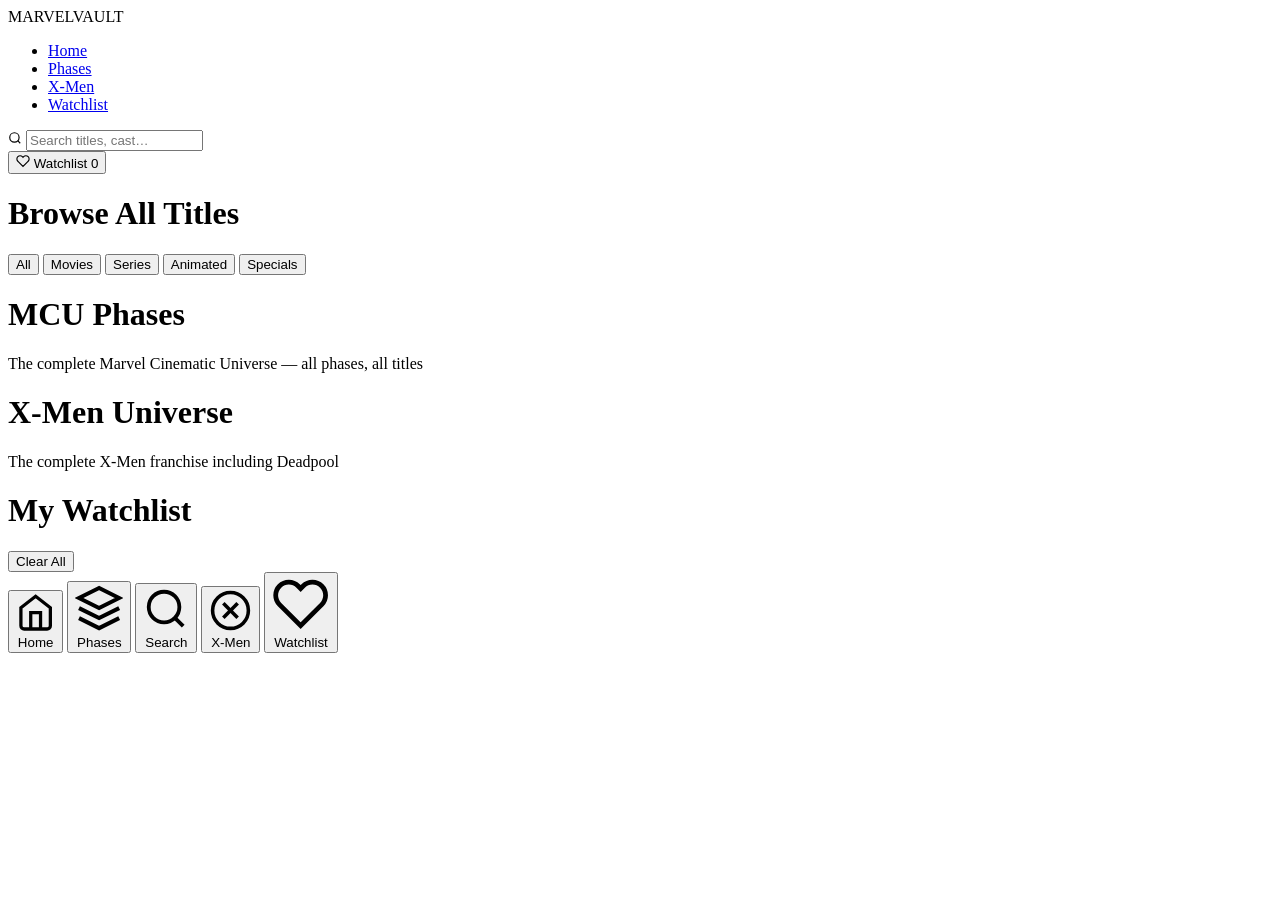
==== commit d8571dc5: "Update index.html" ====
--- a/index.html
+++ b/index.html
@@ -1,1418 +1,187 @@
 <!DOCTYPE html>
 <html lang="en">
 <head>
-<meta charset="UTF-8">
-<meta name="viewport" content="width=device-width, initial-scale=1.0">
-<title>MarvelVault – MCU & X-Men Collection</title>
-<link rel="preconnect" href="https://fonts.googleapis.com">
-<link href="https://fonts.googleapis.com/css2?family=Bebas+Neue&family=DM+Sans:wght@300;400;500;600&family=Syne:wght@700;800&display=swap" rel="stylesheet">
-<style>
-:root {
-  --red: #e50914;
-  --red-dark: #b20710;
-  --gold: #f5c518;
-  --bg: #0a0a0f;
-  --bg2: #111118;
-  --bg3: #1a1a24;
-  --glass: rgba(255,255,255,0.04);
-  --glass-border: rgba(255,255,255,0.08);
-  --text: #e8e8f0;
-  --text-muted: #8888a0;
-  --text-dim: #555568;
-  --radius: 10px;
-  --shadow: 0 8px 32px rgba(0,0,0,0.6);
-}
-
-*, *::before, *::after { box-sizing: border-box; margin: 0; padding: 0; }
-
-html { scroll-behavior: smooth; }
-
-body {
-  background: var(--bg);
-  color: var(--text);
-  font-family: 'DM Sans', sans-serif;
-  min-height: 100vh;
-  overflow-x: hidden;
-}
-
-/* ─── NAV ─── */
-nav {
-  position: fixed; top: 0; left: 0; right: 0; z-index: 1000;
-  height: 60px;
-  background: linear-gradient(to bottom, rgba(0,0,0,0.9) 0%, transparent 100%);
-  backdrop-filter: blur(8px);
-  display: flex; align-items: center; justify-content: space-between;
-  padding: 0 24px;
-  border-bottom: 1px solid rgba(255,255,255,0.04);
-}
-
-.nav-logo {
-  font-family: 'Bebas Neue', sans-serif;
-  font-size: 26px;
-  letter-spacing: 3px;
-  color: var(--red);
-  text-shadow: 0 0 20px rgba(229,9,20,0.4);
-}
-
-.nav-links {
-  display: flex; gap: 24px; list-style: none;
-}
-
-.nav-links a {
-  color: var(--text-muted); text-decoration: none;
-  font-size: 13px; font-weight: 500; letter-spacing: 0.5px;
-  transition: color 0.2s;
-}
-.nav-links a:hover, .nav-links a.active { color: var(--text); }
-
-.nav-search {
-  display: flex; align-items: center; gap: 10px;
-}
-
-.search-input {
-  background: var(--glass);
-  border: 1px solid var(--glass-border);
-  border-radius: 20px;
-  padding: 7px 14px;
-  color: var(--text);
-  font-size: 13px;
-  width: 220px;
-  outline: none;
-  transition: all 0.3s;
-  font-family: inherit;
-}
-.search-input::placeholder { color: var(--text-dim); }
-.search-input:focus {
-  border-color: rgba(229,9,20,0.4);
-  background: rgba(255,255,255,0.07);
-  box-shadow: 0 0 0 3px rgba(229,9,20,0.08);
-}
-
-/* ─── HERO ─── */
-.hero {
-  position: relative; height: 85vh; min-height: 500px;
-  display: flex; align-items: flex-end;
-  padding: 0 0 80px 60px;
-  overflow: hidden;
-}
-
-.hero-bg {
-  position: absolute; inset: 0;
-  background: 
-    radial-gradient(ellipse at 60% 40%, rgba(229,9,20,0.08) 0%, transparent 60%),
-    radial-gradient(ellipse at 20% 80%, rgba(100,50,200,0.05) 0%, transparent 50%),
-    linear-gradient(135deg, #0d0d18 0%, #12121f 100%);
-}
-
-.hero-bg::after {
-  content: '';
-  position: absolute; inset: 0;
-  background: linear-gradient(to right, rgba(0,0,0,0.95) 30%, rgba(0,0,0,0.4) 70%, rgba(0,0,0,0.1) 100%),
-              linear-gradient(to top, rgba(0,0,0,0.95) 0%, transparent 50%);
-}
-
-.hero-poster-bg {
-  position: absolute; right: 0; top: 0; bottom: 0; width: 55%;
-  overflow: hidden;
-}
-.hero-poster-bg img {
-  width: 100%; height: 100%; object-fit: cover;
-  opacity: 0.25;
-  filter: blur(2px);
-}
-
-.hero-content { position: relative; z-index: 1; max-width: 560px; }
-
-.hero-badge {
-  display: inline-flex; align-items: center; gap: 6px;
-  background: var(--red); color: white;
-  font-size: 11px; font-weight: 600; letter-spacing: 1.5px;
-  padding: 4px 12px; border-radius: 4px;
-  text-transform: uppercase; margin-bottom: 16px;
-}
-
-.hero-title {
-  font-family: 'Bebas Neue', sans-serif;
-  font-size: clamp(42px, 6vw, 78px);
-  line-height: 0.95;
-  letter-spacing: 2px;
-  margin-bottom: 14px;
-  text-shadow: 0 4px 24px rgba(0,0,0,0.8);
-}
-
-.hero-meta {
-  display: flex; align-items: center; gap: 14px;
-  margin-bottom: 16px; flex-wrap: wrap;
-}
-
-.hero-meta span {
-  font-size: 13px; color: var(--text-muted);
-}
-
-.hero-rating {
-  display: flex; align-items: center; gap: 5px;
-  color: var(--gold) !important; font-weight: 600;
-}
-
-.hero-rating svg { width: 14px; height: 14px; fill: var(--gold); }
-
-.hero-desc {
-  font-size: 14px; line-height: 1.65;
-  color: var(--text-muted);
-  margin-bottom: 24px;
-  max-width: 440px;
-}
-
-.hero-buttons { display: flex; gap: 12px; flex-wrap: wrap; }
-
-.btn-primary {
-  background: var(--red);
-  color: white; border: none;
-  padding: 12px 28px; border-radius: 6px;
-  font-size: 14px; font-weight: 600;
-  cursor: pointer; letter-spacing: 0.3px;
-  transition: all 0.2s;
-  font-family: inherit;
-}
-.btn-primary:hover { background: var(--red-dark); transform: translateY(-1px); }
-
-.btn-secondary {
-  background: var(--glass);
-  color: var(--text); border: 1px solid var(--glass-border);
-  padding: 12px 24px; border-radius: 6px;
-  font-size: 14px; font-weight: 500;
-  cursor: pointer; backdrop-filter: blur(8px);
-  transition: all 0.2s; font-family: inherit;
-}
-.btn-secondary:hover { background: rgba(255,255,255,0.08); }
-
-/* ─── MAIN CONTENT ─── */
-main { padding-top: 0; }
-
-/* ─── SECTIONS ─── */
-.section {
-  padding: 32px 0 8px;
-}
-
-.section-header {
-  display: flex; align-items: center;
-  padding: 0 24px; margin-bottom: 16px;
-  gap: 12px;
-}
-
-.section-title {
-  font-family: 'Syne', sans-serif;
-  font-size: 18px; font-weight: 700;
-  letter-spacing: 0.3px;
-}
-
-.section-badge {
-  font-size: 11px; font-weight: 600;
-  padding: 3px 10px; border-radius: 12px;
-  background: rgba(229,9,20,0.15);
-  color: var(--red); letter-spacing: 0.5px;
-  text-transform: uppercase;
-}
-
-.section-count {
-  font-size: 12px; color: var(--text-dim);
-  margin-left: auto;
-}
-
-/* ─── SCROLL ROW ─── */
-.scroll-row {
-  display: flex; gap: 12px;
-  overflow-x: auto; padding: 8px 24px 20px;
-  scroll-snap-type: x mandatory;
-  scrollbar-width: none;
-}
-.scroll-row::-webkit-scrollbar { display: none; }
-
-/* ─── POSTER CARD ─── */
-.card {
-  flex-shrink: 0;
-  width: 150px;
-  cursor: pointer;
-  scroll-snap-align: start;
-  transition: transform 0.3s cubic-bezier(.2,.8,.2,1);
-}
-
-.card:hover { transform: translateY(-6px) scale(1.03); }
-
-.card-poster {
-  width: 100%; aspect-ratio: 2/3;
-  border-radius: var(--radius);
-  overflow: hidden;
-  position: relative;
-  background: var(--bg3);
-  box-shadow: var(--shadow);
-  border: 1px solid var(--glass-border);
-}
-
-.card-poster img {
-  width: 100%; height: 100%; object-fit: cover;
-  display: block;
-  transition: transform 0.4s;
-}
-.card:hover .card-poster img { transform: scale(1.06); }
-
-.card-poster-overlay {
-  position: absolute; inset: 0;
-  background: linear-gradient(to top, rgba(0,0,0,0.85) 0%, transparent 50%);
-  opacity: 0; transition: opacity 0.3s;
-  display: flex; align-items: flex-end; justify-content: center;
-  padding: 12px;
-}
-.card:hover .card-poster-overlay { opacity: 1; }
-
-.card-play-btn {
-  background: var(--red);
-  color: white; border: none;
-  border-radius: 50%;
-  width: 38px; height: 38px;
-  display: flex; align-items: center; justify-content: center;
-  cursor: pointer; font-size: 14px;
-  box-shadow: 0 4px 16px rgba(229,9,20,0.5);
-}
-
-.card-type-tag {
-  position: absolute; top: 8px; left: 8px;
-  background: rgba(0,0,0,0.7); backdrop-filter: blur(6px);
-  color: var(--text-muted); font-size: 9px; font-weight: 600;
-  letter-spacing: 0.8px; text-transform: uppercase;
-  padding: 3px 7px; border-radius: 4px;
-  border: 1px solid rgba(255,255,255,0.1);
-}
-
-.card-info {
-  padding: 8px 2px 0;
-}
-
-.card-title {
-  font-size: 12px; font-weight: 500;
-  white-space: nowrap; overflow: hidden; text-overflow: ellipsis;
-  line-height: 1.4;
-}
-
-.card-year {
-  font-size: 11px; color: var(--text-dim);
-  margin-top: 2px;
-}
-
-/* ─── SEARCH PAGE ─── */
-#search-page {
-  display: none;
-  padding: 80px 24px 100px;
-  min-height: 100vh;
-}
-
-.search-title {
-  font-family: 'Syne', sans-serif;
-  font-size: 22px; font-weight: 700;
-  margin-bottom: 24px;
-}
-
-.search-grid {
-  display: grid;
-  grid-template-columns: repeat(auto-fill, minmax(140px, 1fr));
-  gap: 16px;
-}
-
-/* ─── PHASES PAGE ─── */
-#phases-page, #xmen-page {
-  display: none;
-  padding: 80px 24px 100px;
-  min-height: 100vh;
-}
-
-.phases-title {
-  font-family: 'Bebas Neue', sans-serif;
-  font-size: 38px; letter-spacing: 2px;
-  margin-bottom: 8px;
-}
-
-.phases-sub {
-  color: var(--text-muted); font-size: 14px;
-  margin-bottom: 40px;
-}
-
-/* ─── MODAL ─── */
-.modal-overlay {
-  position: fixed; inset: 0; z-index: 2000;
-  background: rgba(0,0,0,0.85);
-  backdrop-filter: blur(4px);
-  display: none; align-items: center; justify-content: center;
-  padding: 16px;
-  animation: fadeIn 0.2s ease;
-}
-.modal-overlay.active { display: flex; }
-
-@keyframes fadeIn { from { opacity: 0; } to { opacity: 1; } }
-
-.modal {
-  background: var(--bg2);
-  border: 1px solid var(--glass-border);
-  border-radius: 16px;
-  width: 100%; max-width: 680px;
-  max-height: 92vh;
-  overflow-y: auto;
-  scrollbar-width: none;
-  animation: slideUp 0.3s cubic-bezier(.2,.8,.2,1);
-  box-shadow: 0 32px 80px rgba(0,0,0,0.8);
-}
-.modal::-webkit-scrollbar { display: none; }
-
-@keyframes slideUp {
-  from { transform: translateY(24px); opacity: 0; }
-  to { transform: translateY(0); opacity: 1; }
-}
-
-.modal-backdrop {
-  width: 100%;
-  aspect-ratio: 16/7;
-  overflow: hidden;
-  position: relative;
-  border-radius: 16px 16px 0 0;
-  background: var(--bg3);
-}
-
-.modal-backdrop img {
-  width: 100%; height: 100%; object-fit: cover;
-  opacity: 0.5;
-}
-
-.modal-backdrop-overlay {
-  position: absolute; inset: 0;
-  background: linear-gradient(to bottom, transparent 30%, var(--bg2) 100%);
-}
-
-.modal-close {
-  position: absolute; top: 16px; right: 16px;
-  background: rgba(0,0,0,0.7); border: 1px solid var(--glass-border);
-  color: white; width: 36px; height: 36px;
-  border-radius: 50%; cursor: pointer; font-size: 18px;
-  display: flex; align-items: center; justify-content: center;
-  z-index: 10; transition: all 0.2s;
-}
-.modal-close:hover { background: var(--red); }
-
-.modal-body {
-  padding: 0 24px 28px;
-  margin-top: -40px;
-  position: relative;
-}
-
-.modal-top {
-  display: flex; gap: 16px; align-items: flex-start;
-}
-
-.modal-poster {
-  flex-shrink: 0;
-  width: 110px; aspect-ratio: 2/3;
-  border-radius: 8px; overflow: hidden;
-  border: 2px solid var(--glass-border);
-  box-shadow: var(--shadow);
-  background: var(--bg3);
-}
-.modal-poster img { width: 100%; height: 100%; object-fit: cover; }
-
-.modal-info { flex: 1; padding-top: 16px; }
-
-.modal-type-tag {
-  font-size: 10px; font-weight: 600; letter-spacing: 1.2px;
-  text-transform: uppercase; color: var(--red);
-  margin-bottom: 6px;
-}
-
-.modal-title {
-  font-family: 'Bebas Neue', sans-serif;
-  font-size: 28px; letter-spacing: 1px;
-  line-height: 1;
-  margin-bottom: 10px;
-}
-
-.modal-meta {
-  display: flex; flex-wrap: wrap; gap: 8px;
-  margin-bottom: 10px;
-}
-
-.modal-tag {
-  font-size: 11px; color: var(--text-muted);
-  background: var(--glass);
-  border: 1px solid var(--glass-border);
-  padding: 3px 10px; border-radius: 12px;
-}
-
-.modal-rating {
-  display: flex; align-items: center; gap: 5px;
-  color: var(--gold); font-weight: 600; font-size: 13px;
-}
-.modal-rating svg { width: 13px; height: 13px; fill: var(--gold); }
-
-.modal-plot {
-  font-size: 13px; line-height: 1.65;
-  color: var(--text-muted);
-  margin: 16px 0;
-}
-
-.modal-details-grid {
-  display: grid; grid-template-columns: 1fr 1fr;
-  gap: 12px; margin: 16px 0;
-}
-
-.modal-detail-item label {
-  display: block; font-size: 10px; font-weight: 600;
-  letter-spacing: 1px; text-transform: uppercase;
-  color: var(--text-dim); margin-bottom: 3px;
-}
-.modal-detail-item span {
-  font-size: 13px; color: var(--text);
-}
-
-.download-section { margin-top: 20px; }
-
-.download-title {
-  font-size: 13px; font-weight: 600; letter-spacing: 0.5px;
-  text-transform: uppercase; color: var(--text-muted);
-  margin-bottom: 12px;
-}
-
-.download-grid {
-  display: grid; gap: 8px;
-}
-
-.download-card {
-  background: var(--bg3);
-  border: 1px solid var(--glass-border);
-  border-radius: 8px;
-  padding: 12px 14px;
-  display: flex; align-items: center; justify-content: space-between;
-  gap: 10px;
-}
-
-.download-card-info {}
-
-.download-quality {
-  font-size: 13px; font-weight: 600;
-  color: var(--text);
-}
-
-.download-audio {
-  font-size: 11px; color: var(--text-muted);
-  margin-top: 2px;
-}
-
-.tg-btn {
-  display: inline-flex; align-items: center; gap: 6px;
-  background: #0088cc;
-  color: white; border: none;
-  padding: 8px 14px; border-radius: 6px;
-  font-size: 12px; font-weight: 600;
-  cursor: pointer; text-decoration: none;
-  white-space: nowrap; flex-shrink: 0;
-  font-family: inherit; transition: all 0.2s;
-}
-.tg-btn:hover { background: #0077b3; transform: translateY(-1px); }
-.tg-btn svg { width: 14px; height: 14px; fill: white; }
-
-.tg-btn-large {
-  display: flex; align-items: center; justify-content: center; gap: 8px;
-  background: #0088cc;
-  color: white; border: none;
-  padding: 14px 20px; border-radius: 8px;
-  font-size: 14px; font-weight: 600;
-  cursor: pointer; text-decoration: none;
-  font-family: inherit; transition: all 0.2s;
-  width: 100%;
-}
-.tg-btn-large:hover { background: #0077b3; }
-.tg-btn-large svg { width: 18px; height: 18px; fill: white; }
-
-/* ─── BOTTOM NAV ─── */
-.bottom-nav {
-  display: none;
-  position: fixed; bottom: 0; left: 0; right: 0; z-index: 999;
-  background: rgba(10,10,15,0.96);
-  backdrop-filter: blur(16px);
-  border-top: 1px solid var(--glass-border);
-  padding: 8px 0 max(8px, env(safe-area-inset-bottom));
-}
-
-.bottom-nav-inner {
-  display: flex; justify-content: space-around;
-}
-
-.bn-item {
-  display: flex; flex-direction: column; align-items: center;
-  gap: 4px; padding: 4px 16px;
-  cursor: pointer; border: none; background: none;
-  color: var(--text-dim); font-size: 10px; font-weight: 500;
-  letter-spacing: 0.3px; font-family: inherit;
-  transition: color 0.2s;
-}
-.bn-item.active { color: var(--red); }
-.bn-item svg { width: 22px; height: 22px; }
-
-/* ─── SKELETON ─── */
-.skeleton {
-  background: linear-gradient(90deg, var(--bg3) 25%, var(--bg2) 50%, var(--bg3) 75%);
-  background-size: 200% 100%;
-  animation: shimmer 1.5s infinite;
-  border-radius: var(--radius);
-}
-@keyframes shimmer { to { background-position: -200% 0; } }
-
-/* ─── DIVIDER ─── */
-.divider {
-  height: 1px;
-  background: linear-gradient(to right, transparent, var(--glass-border), transparent);
-  margin: 8px 24px;
-}
-
-/* ─── RESPONSIVE ─── */
-@media (max-width: 768px) {
-  nav { padding: 0 16px; }
-  .nav-links { display: none; }
-  .search-input { width: 160px; }
-  .hero { padding: 0 0 100px 20px; }
-  .hero-title { font-size: clamp(32px, 10vw, 54px); }
-  .hero-poster-bg { width: 100%; opacity: 0.15; }
-  .section-header { padding: 0 16px; }
-  .scroll-row { padding: 8px 16px 20px; }
-  .card { width: 120px; }
-  .bottom-nav { display: block; }
-  main { padding-bottom: 80px; }
-  .modal-backdrop { aspect-ratio: 16/9; }
-  .modal-top { flex-direction: column; align-items: center; }
-  .modal-poster { width: 100px; }
-  .modal-details-grid { grid-template-columns: 1fr; }
-  #search-page { padding: 80px 16px 100px; }
-  #phases-page, #xmen-page { padding: 80px 16px 100px; }
-}
-
-@media (min-width: 769px) {
-  .nav-links { display: flex; }
-  .card { width: 155px; }
-}
-
-@media (min-width: 1024px) {
-  .card { width: 170px; }
-  .scroll-row { padding: 8px 60px 20px; }
-  .section-header { padding: 0 60px; }
-  nav { padding: 0 60px; }
-  .hero { padding: 0 0 100px 60px; }
-}
-
-/* ─── FADE IN ─── */
-.fade-in {
-  opacity: 0; transform: translateY(16px);
-  transition: opacity 0.5s ease, transform 0.5s ease;
-}
-.fade-in.visible { opacity: 1; transform: translateY(0); }
-
-/* ─── PAGE ─── */
-.page { display: none; }
-.page.active { display: block; }
-#home-page.active { display: block; }
-
-/* ─── PHASE DIVIDER ─── */
-.phase-divider {
-  display: flex; align-items: center; gap: 14px;
-  padding: 28px 24px 4px;
-}
-.phase-divider-line { flex: 1; height: 1px; background: var(--glass-border); }
-.phase-divider-label {
-  font-family: 'Bebas Neue', sans-serif;
-  font-size: 20px; letter-spacing: 2px;
-  color: var(--red);
-}
-
-@media (min-width: 1024px) {
-  .phase-divider { padding: 28px 60px 4px; }
-}
-
-/* no-results */
-.no-results {
-  text-align: center; padding: 60px 24px;
-  color: var(--text-muted);
-}
-.no-results h3 { font-size: 20px; margin-bottom: 8px; }
-
-/* Genres display */
-.genres-list {
-  display: flex; flex-wrap: wrap; gap: 6px;
-  margin: 10px 0;
-}
-.genre-tag {
-  font-size: 11px;
-  background: rgba(229,9,20,0.1);
-  color: var(--red); border: 1px solid rgba(229,9,20,0.2);
-  padding: 3px 10px; border-radius: 12px;
-}
-
-/* Episodes accordion */
-.episodes-section { margin-top: 14px; }
-.episodes-title {
-  font-size: 12px; font-weight: 600; text-transform: uppercase;
-  letter-spacing: 1px; color: var(--text-muted); margin-bottom: 10px;
-}
-.ep-row {
-  display: flex; align-items: center; justify-content: space-between;
-  padding: 10px 12px; background: var(--bg3);
-  border: 1px solid var(--glass-border); border-radius: 7px;
-  margin-bottom: 7px; gap: 12px;
-}
-.ep-label { font-size: 13px; color: var(--text); font-weight: 500; }
-</style>
+  <meta charset="UTF-8">
+  <meta name="viewport" content="width=device-width, initial-scale=1.0">
+  <meta name="theme-color" content="#080b0f">
+  <title>MarvelVault — MCU & X-Men Collection</title>
+  <meta name="description" content="Browse and download the complete Marvel Cinematic Universe and X-Men film collection.">
+  <link rel="stylesheet" href="style.css">
 </head>
 <body>
 
-<!-- NAV -->
-<nav>
-  <div class="nav-logo">MARVEL<span style="color:var(--text-muted);font-size:14px;letter-spacing:1px;margin-left:6px;font-family:'DM Sans',sans-serif;font-weight:300">VAULT</span></div>
-  <ul class="nav-links">
-    <li><a href="#" class="active" onclick="showPage('home')">Home</a></li>
-    <li><a href="#" onclick="showPage('phases')">MCU Phases</a></li>
-    <li><a href="#" onclick="showPage('xmen')">X-Men</a></li>
-  </ul>
-  <div class="nav-search">
-    <input class="search-input" type="text" placeholder="Search titles…" id="search-input" oninput="handleSearch(this.value)">
-  </div>
-</nav>
-
-<!-- HOME PAGE -->
-<div id="home-page" class="page active">
-
-  <!-- HERO -->
-  <div class="hero" id="hero-section">
-    <div class="hero-bg"></div>
-    <div class="hero-poster-bg">
-      <img src="posters/avengers-endgame.png" onerror="this.src='posters/placeholder.png'" alt="">
-    </div>
-    <div class="hero-content">
-      <div class="hero-badge">
-        <svg viewBox="0 0 24 24" fill="currentColor" style="width:10px;height:10px"><path d="M12 2l3.09 6.26L22 9.27l-5 4.87 1.18 6.88L12 17.77l-6.18 3.25L7 14.14 2 9.27l6.91-1.01L12 2z"/></svg>
-        FEATURED
-      </div>
-      <div class="hero-title">Avengers:<br>Endgame</div>
-      <div class="hero-meta">
-        <span>2019</span>
-        <span>•</span>
-        <span>3h 2m</span>
-        <span>•</span>
-        <span class="hero-rating">
-          <svg viewBox="0 0 24 24"><path d="M12 2l3.09 6.26L22 9.27l-5 4.87 1.18 6.88L12 17.77l-6.18 3.25L7 14.14 2 9.27l6.91-1.01L12 2z"/></svg>
-          8.4
-        </span>
-        <span>•</span>
-        <span>Phase 3</span>
-      </div>
-      <p class="hero-desc">After the devastating events of Infinity War, the Avengers assemble once more to reverse Thanos' actions and restore balance to the universe in an epic final confrontation.</p>
-      <div class="hero-buttons">
-        <button class="btn-primary" onclick="openModal('avengers-endgame')">▶ More Details</button>
-        <button class="btn-secondary">+ Watchlist</button>
-      </div>
-    </div>
+<!-- ═══════════════════════════════════════════════
+     TOP NAVIGATION
+════════════════════════════════════════════════ -->
+<nav id="topnav">
+  <div class="nav-logo no-select" onclick="showPage('home')">
+    MARVEL<span>VAULT</span>
   </div>
 
-  <!-- CONTENT ROWS -->
-  <main id="home-content"></main>
-</div>
+  <ul class="nav-links">
+    <li><a href="#" id="nav-home"    onclick="event.preventDefault();showPage('home')"      class="active">Home</a></li>
+    <li><a href="#" id="nav-phases"  onclick="event.preventDefault();showPage('phases')">Phases</a></li>
+    <li><a href="#" id="nav-xmen"    onclick="event.preventDefault();showPage('xmen')">X-Men</a></li>
+    <li><a href="#" id="nav-watchlist" onclick="event.preventDefault();showPage('watchlist')">Watchlist</a></li>
+  </ul>
 
-<!-- SEARCH PAGE -->
-<div id="search-page" class="page">
-  <div class="search-title" id="search-heading">Search Results</div>
-  <div class="search-grid" id="search-results"></div>
-  <div class="no-results" id="search-empty" style="display:none">
-    <h3>No results found</h3>
-    <p>Try a different title or browse the categories</p>
-  </div>
-</div>
+  <div class="nav-right">
+    <div class="nav-search-wrap">
+      <svg class="nav-search-icon" width="14" height="14" viewBox="0 0 24 24" fill="none" stroke="currentColor" stroke-width="2">
+        <circle cx="11" cy="11" r="8"/><line x1="21" y1="21" x2="16.65" y2="16.65"/>
+      </svg>
+      <input id="nav-search" type="search" placeholder="Search titles, cast…" autocomplete="off" spellcheck="false">
+    </div>
 
-<!-- MCU PHASES PAGE -->
-<div id="phases-page" class="page">
-  <div class="phases-title">MCU Phases</div>
-  <p class="phases-sub">The complete Marvel Cinematic Universe timeline</p>
-  <div id="phases-content"></div>
-</div>
-
-<!-- X-MEN PAGE -->
-<div id="xmen-page" class="page">
-  <div class="phases-title">X-Men Collection</div>
-  <p class="phases-sub">The complete X-Men film franchise</p>
-  <div id="xmen-grid" class="search-grid" style="padding:0 0 20px"></div>
-</div>
-
-<!-- MODAL -->
-<div class="modal-overlay" id="modal-overlay" onclick="closeModalOnOverlay(event)">
-  <div class="modal" id="modal">
-    <div class="modal-backdrop" id="modal-backdrop">
-      <img id="modal-bg-img" src="" alt="">
-      <div class="modal-backdrop-overlay"></div>
-      <button class="modal-close" onclick="closeModal()">✕</button>
-    </div>
-    <div class="modal-body">
-      <div class="modal-top">
-        <div class="modal-poster">
-          <img id="modal-poster-img" src="" alt="">
-        </div>
-        <div class="modal-info">
-          <div class="modal-type-tag" id="modal-type"></div>
-          <div class="modal-title" id="modal-title"></div>
-          <div class="modal-meta" id="modal-meta"></div>
-          <div class="genres-list" id="modal-genres"></div>
-        </div>
-      </div>
-      <p class="modal-plot" id="modal-plot"></p>
-      <div class="modal-details-grid" id="modal-details"></div>
-      <div class="download-section" id="modal-downloads"></div>
-    </div>
-  </div>
-</div>
-
-<!-- BOTTOM NAV -->
-<nav class="bottom-nav">
-  <div class="bottom-nav-inner">
-    <button class="bn-item active" onclick="showPage('home')">
-      <svg viewBox="0 0 24 24" fill="none" stroke="currentColor" stroke-width="2"><path d="M3 9l9-7 9 7v11a2 2 0 01-2 2H5a2 2 0 01-2-2z"/><polyline points="9 22 9 12 15 12 15 22"/></svg>
-      Home
-    </button>
-    <button class="bn-item" onclick="showPage('phases')">
-      <svg viewBox="0 0 24 24" fill="none" stroke="currentColor" stroke-width="2"><polygon points="12 2 2 7 12 12 22 7 12 2"/><polyline points="2 17 12 22 22 17"/><polyline points="2 12 12 17 22 12"/></svg>
-      Phases
-    </button>
-    <button class="bn-item" onclick="showPage('search-nav')">
-      <svg viewBox="0 0 24 24" fill="none" stroke="currentColor" stroke-width="2"><circle cx="11" cy="11" r="8"/><line x1="21" y1="21" x2="16.65" y2="16.65"/></svg>
-      Search
-    </button>
-    <button class="bn-item" onclick="showPage('xmen')">
-      <svg viewBox="0 0 24 24" fill="none" stroke="currentColor" stroke-width="2"><circle cx="12" cy="12" r="10"/><line x1="12" y1="8" x2="12" y2="12"/><line x1="12" y1="16" x2="12.01" y2="16"/></svg>
-      X-Men
+    <button class="watchlist-nav-btn" onclick="showPage('watchlist')">
+      <svg width="14" height="14" viewBox="0 0 24 24" fill="none" stroke="currentColor" stroke-width="2">
+        <path d="M20.84 4.61a5.5 5.5 0 0 0-7.78 0L12 5.67l-1.06-1.06a5.5 5.5 0 0 0-7.78 7.78l1.06 1.06L12 21.23l7.78-7.78 1.06-1.06a5.5 5.5 0 0 0 0-7.78z"/>
+      </svg>
+      <span>Watchlist</span>
+      <span class="wl-count">0</span>
     </button>
   </div>
 </nav>
 
-<script>
-// ─── DATA ───────────────────────────────────────────────────────
-function convertTgLink(url) {
-  if (!url) return url;
-  if (!url.startsWith('https://')) url = 'https://' + url;
-  return url.replace('https://t.me/', 'https://telegram.me/');
-}
+<!-- ═══════════════════════════════════════════════
+     HOME PAGE
+════════════════════════════════════════════════ -->
+<div id="home-page" class="page active">
+  <!-- Hero Banner -->
+  <div id="hero"></div>
+  <!-- Content Rows -->
+  <div id="home-rows"></div>
+</div>
 
-function slugify(title) {
-  return title.toLowerCase()
-    .replace(/[^a-z0-9\s]/g, '')
-    .replace(/\s+/g, '-')
-    .replace(/-+/g, '-')
-    .trim();
-}
+<!-- ═══════════════════════════════════════════════
+     SEARCH PAGE
+════════════════════════════════════════════════ -->
+<div id="search-page" class="page">
+  <div class="search-page-header">
+    <h1 class="search-page-title" id="search-page-heading">Browse All Titles</h1>
+    <p class="search-page-sub">
+      <span id="search-result-count"></span>
+    </p>
+  </div>
 
-function posterPath(title) {
-  const slug = title.toLowerCase()
-    .replace(/\.\.\./g, '')
-    .replace(/[^a-z0-9\s]/g, ' ')
-    .replace(/\s+/g, '-')
-    .replace(/-+/g, '-')
-    .trim();
-  return `posters/${slug}.png`;
-}
+  <div class="search-filters">
+    <button class="filter-pill active" data-filter="all"      onclick="setSearchFilter('all')">All</button>
+    <button class="filter-pill"        data-filter="movie"    onclick="setSearchFilter('movie')">Movies</button>
+    <button class="filter-pill"        data-filter="series"   onclick="setSearchFilter('series')">Series</button>
+    <button class="filter-pill"        data-filter="animated" onclick="setSearchFilter('animated')">Animated</button>
+    <button class="filter-pill"        data-filter="special"  onclick="setSearchFilter('special')">Specials</button>
+  </div>
 
-const MCU_META = {
-  "Iron Man (2008)": { plot: "Billionaire inventor Tony Stark builds a powered armored suit and becomes the Iron Man to fight against evil.", genres: ["Action","Adventure","Sci-Fi"], runtime: "2h 6m", rating: "7.9", cast: "Robert Downey Jr., Gwyneth Paltrow, Jeff Bridges", director: "Jon Favreau", phase: "Phase 1", year: "2008", type: "Movie" },
-  "The Incredible Hulk (2008)": { plot: "Bruce Banner, a scientist on the run from the U.S. Government, must find a cure for the monster he turns into whenever he loses his temper.", genres: ["Action","Adventure","Sci-Fi"], runtime: "1h 52m", rating: "6.7", cast: "Edward Norton, Liv Tyler, Tim Roth", director: "Louis Leterrier", phase: "Phase 1", year: "2008", type: "Movie" },
-  "Iron Man 2 (2010)": { plot: "With the world now aware of his identity as Iron Man, Tony Stark must contend with both his declining health and a vengeful mad scientist.", genres: ["Action","Adventure"], runtime: "2h 4m", rating: "6.9", cast: "Robert Downey Jr., Gwyneth Paltrow, Don Cheadle", director: "Jon Favreau", phase: "Phase 1", year: "2010", type: "Movie" },
-  "Thor (2011)": { plot: "The powerful but arrogant god Thor is cast out of Asgard to live amongst humans in Midgard (Earth), where he soon becomes one of their finest defenders.", genres: ["Action","Adventure","Fantasy"], runtime: "1h 55m", rating: "7.0", cast: "Chris Hemsworth, Natalie Portman, Tom Hiddleston", director: "Kenneth Branagh", phase: "Phase 1", year: "2011", type: "Movie" },
-  "Captain America: The First Avenger (2011)": { plot: "Steve Rogers, a rejected military soldier, transforms into Captain America after taking a dose of a Super-Soldier serum.", genres: ["Action","Adventure","Sci-Fi"], runtime: "2h 4m", rating: "6.9", cast: "Chris Evans, Hugo Weaving, Hayley Atwell", director: "Joe Johnston", phase: "Phase 1", year: "2011", type: "Movie" },
-  "The Avengers (2012)": { plot: "Earth's mightiest heroes must come together and learn to fight as a team to stop the mischievous Loki and his alien army from enslaving humanity.", genres: ["Action","Adventure","Sci-Fi"], runtime: "2h 23m", rating: "8.0", cast: "Robert Downey Jr., Chris Evans, Scarlett Johansson", director: "Joss Whedon", phase: "Phase 1", year: "2012", type: "Movie" },
-  "Iron Man 3 (2013)": { plot: "When Tony Stark's world is torn apart by a formidable terrorist called the Mandarin, he starts an odyssey of rebuilding and retribution.", genres: ["Action","Adventure","Sci-Fi"], runtime: "2h 10m", rating: "7.1", cast: "Robert Downey Jr., Gwyneth Paltrow, Guy Pearce", director: "Shane Black", phase: "Phase 2", year: "2013", type: "Movie" },
-  "Thor: The Dark World (2013)": { plot: "When the Dark Elves attempt to plunge the universe into darkness, Thor must embark on a perilous and personal journey.", genres: ["Action","Adventure","Fantasy"], runtime: "1h 52m", rating: "6.8", cast: "Chris Hemsworth, Natalie Portman, Tom Hiddleston", director: "Alan Taylor", phase: "Phase 2", year: "2013", type: "Movie" },
-  "Captain America: The Winter Soldier (2014)": { plot: "Steve Rogers struggles to embrace his role in the modern world and battles a new threat from old history: the Soviet agent known as the Winter Soldier.", genres: ["Action","Adventure","Sci-Fi"], runtime: "2h 16m", rating: "7.7", cast: "Chris Evans, Scarlett Johansson, Samuel L. Jackson", director: "Russo Brothers", phase: "Phase 2", year: "2014", type: "Movie" },
-  "Guardians of the Galaxy (2014)": { plot: "A group of intergalactic criminals must pull together to stop a fanatical warrior with plans to purge the universe.", genres: ["Action","Adventure","Comedy"], runtime: "2h 1m", rating: "8.0", cast: "Chris Pratt, Vin Diesel, Bradley Cooper", director: "James Gunn", phase: "Phase 2", year: "2014", type: "Movie" },
-  "Avengers: Age of Ultron (2015)": { plot: "When Tony Stark tries to jumpstart a dormant peacekeeping program, things go awry and Earth's mightiest heroes are put to the ultimate test.", genres: ["Action","Adventure","Sci-Fi"], runtime: "2h 21m", rating: "7.3", cast: "Robert Downey Jr., Chris Evans, Mark Ruffalo", director: "Joss Whedon", phase: "Phase 2", year: "2015", type: "Movie" },
-  "Ant-Man (2015)": { plot: "Armed with a super-suit with the astonishing ability to shrink in scale but increase in strength, cat burglar Scott Lang must help his mentor protect the secret.", genres: ["Action","Adventure","Comedy"], runtime: "1h 57m", rating: "7.3", cast: "Paul Rudd, Michael Douglas, Evangeline Lilly", director: "Peyton Reed", phase: "Phase 2", year: "2015", type: "Movie" },
-  "Captain America: Civil War (2016)": { plot: "Political pressure mounts to install a governing body to oversee and account for the actions of the Avengers, but not everyone is in agreement.", genres: ["Action","Adventure","Sci-Fi"], runtime: "2h 27m", rating: "7.8", cast: "Chris Evans, Robert Downey Jr., Scarlett Johansson", director: "Russo Brothers", phase: "Phase 3", year: "2016", type: "Movie" },
-  "Doctor Strange (2016)": { plot: "While on a journey of physical and spiritual healing, a brilliant neurosurgeon is drawn into the world of the mystic arts.", genres: ["Action","Adventure","Fantasy"], runtime: "1h 55m", rating: "7.5", cast: "Benedict Cumberbatch, Chiwetel Ejiofor, Rachel McAdams", director: "Scott Derrickson", phase: "Phase 3", year: "2016", type: "Movie" },
-  "Guardians of the Galaxy 2 (2017)": { plot: "The Guardians struggle to keep together as a team while dealing with their personal family issues, notably Star-Lord's encounter with his father the ambitious Ego.", genres: ["Action","Adventure","Comedy"], runtime: "2h 16m", rating: "7.6", cast: "Chris Pratt, Zoe Saldana, Dave Bautista", director: "James Gunn", phase: "Phase 3", year: "2017", type: "Movie" },
-  "Spider-Man: Homecoming (2017)": { plot: "Peter Parker balances his life as an ordinary high school student in Queens with his superhero alter-ego Spider-Man.", genres: ["Action","Adventure","Comedy"], runtime: "2h 13m", rating: "7.4", cast: "Tom Holland, Michael Keaton, Robert Downey Jr.", director: "Jon Watts", phase: "Phase 3", year: "2017", type: "Movie" },
-  "Thor: Ragnarok (2017)": { plot: "Imprisoned on the planet Sakaar, Thor must race against time to return to Asgard and stop Ragnarök, the destruction of his world.", genres: ["Action","Adventure","Comedy"], runtime: "2h 10m", rating: "7.9", cast: "Chris Hemsworth, Tom Hiddleston, Cate Blanchett", director: "Taika Waititi", phase: "Phase 3", year: "2017", type: "Movie" },
-  "Black Panther (2018)": { plot: "T'Challa, the King of Wakanda, rises to the throne in the isolated, technologically advanced African nation, but his claim is challenged by a vengeful outsider.", genres: ["Action","Adventure","Sci-Fi"], runtime: "2h 14m", rating: "7.3", cast: "Chadwick Boseman, Michael B. Jordan, Lupita Nyong'o", director: "Ryan Coogler", phase: "Phase 3", year: "2018", type: "Movie" },
-  "Avengers: Infinity War (2018)": { plot: "The Avengers and their allies must be willing to sacrifice all in an attempt to defeat the powerful Thanos before his blitz of devastation and ruin puts an end to the universe.", genres: ["Action","Adventure","Sci-Fi"], runtime: "2h 29m", rating: "8.4", cast: "Robert Downey Jr., Chris Evans, Josh Brolin", director: "Russo Brothers", phase: "Phase 3", year: "2018", type: "Movie" },
-  "Ant-Man and the Wasp (2018)": { plot: "As Scott Lang balances being both a Super Hero and a father, Hope van Dyne and Dr. Hank Pym present an urgent new mission.", genres: ["Action","Adventure","Comedy"], runtime: "1h 58m", rating: "7.0", cast: "Paul Rudd, Evangeline Lilly, Michael Douglas", director: "Peyton Reed", phase: "Phase 3", year: "2018", type: "Movie" },
-  "Captain Marvel (2019)": { plot: "Carol Danvers becomes one of the universe's most powerful heroes when Earth is caught in the middle of a galactic war between two alien races.", genres: ["Action","Adventure","Sci-Fi"], runtime: "2h 4m", rating: "6.8", cast: "Brie Larson, Samuel L. Jackson, Ben Mendelsohn", director: "Anna Boden & Ryan Fleck", phase: "Phase 3", year: "2019", type: "Movie" },
-  "Avengers: Endgame (2019)": { plot: "After the devastating events of Infinity War, the Avengers assemble once more to reverse Thanos' actions and restore balance to the universe.", genres: ["Action","Adventure","Drama"], runtime: "3h 2m", rating: "8.4", cast: "Robert Downey Jr., Chris Evans, Mark Ruffalo, Josh Brolin", director: "Russo Brothers", phase: "Phase 3", year: "2019", type: "Movie" },
-  "Spider-Man: Far From Home (2019)": { plot: "Following the events of Avengers: Endgame, Spider-Man must step up to take on new threats in a world that has changed forever.", genres: ["Action","Adventure","Comedy"], runtime: "2h 9m", rating: "7.4", cast: "Tom Holland, Samuel L. Jackson, Jake Gyllenhaal", director: "Jon Watts", phase: "Phase 3", year: "2019", type: "Movie" },
-  "WandaVision (2021)": { plot: "Wanda Maximoff and Vision — two super-powered beings living idealized suburban lives — begin to suspect that everything is not as it seems.", genres: ["Fantasy","Mystery","Drama"], runtime: "9 Episodes", rating: "7.9", cast: "Elizabeth Olsen, Paul Bettany, Kathryn Hahn", director: "Matt Shakman", phase: "Phase 4", year: "2021", type: "Series" },
-  "Falcon and the Winter Soldier (2021)": { plot: "Sam Wilson and Bucky Barnes team up in a global adventure that tests their abilities and their patience as they honor the legacy of Steve Rogers.", genres: ["Action","Adventure","Drama"], runtime: "6 Episodes", rating: "7.2", cast: "Anthony Mackie, Sebastian Stan, Daniel Brühl", director: "Kari Skogland", phase: "Phase 4", year: "2021", type: "Series" },
-  "Loki season 1 (2021)": { plot: "The mercurial villain Loki resumes his role as the God of Mischief in a new series that takes place after the events of Avengers: Endgame.", genres: ["Action","Adventure","Fantasy"], runtime: "6 Episodes", rating: "8.2", cast: "Tom Hiddleston, Sophia Di Martino, Owen Wilson", director: "Kate Herron", phase: "Phase 4", year: "2021", type: "Series" },
-  "Black Widow (2021)": { plot: "Natasha Romanoff confronts the darker parts of her ledger when a dangerous conspiracy with ties to her past arises.", genres: ["Action","Adventure","Thriller"], runtime: "2h 14m", rating: "6.7", cast: "Scarlett Johansson, Florence Pugh, David Harbour", director: "Cate Shortland", phase: "Phase 4", year: "2021", type: "Movie" },
-  "What If...? S01 (2021)": { plot: "An anthology series that explores what would happen if major moments from the MCU films took place differently.", genres: ["Animation","Action","Adventure"], runtime: "9 Episodes", rating: "7.4", cast: "Jeffrey Wright, Hayley Atwell, Josh Keaton", director: "Bryan Andrews", phase: "Phase 4", year: "2021", type: "Animated Series" },
-  "Shang-Chi and the Legend of the Ten Rings (2021)": { plot: "Shang-Chi must confront the past he thought he left behind when he is drawn into the web of the mysterious Ten Rings organization.", genres: ["Action","Adventure","Fantasy"], runtime: "2h 12m", rating: "7.4", cast: "Simu Liu, Awkwafina, Tony Leung", director: "Destin Daniel Cretton", phase: "Phase 4", year: "2021", type: "Movie" },
-  "Eternals (2021)": { plot: "The Eternals, an immortal alien race, emerge from hiding after thousands of years to protect Earth from their ancient enemies.", genres: ["Action","Adventure","Drama"], runtime: "2h 37m", rating: "6.3", cast: "Gemma Chan, Richard Madden, Angelina Jolie", director: "Chloé Zhao", phase: "Phase 4", year: "2021", type: "Movie" },
-  "Hawkeye (2021)": { plot: "Former Avenger Clint Barton has a seemingly simple mission: get back to his family for Christmas. Possible? Maybe with the help of Kate Bishop.", genres: ["Action","Comedy","Crime"], runtime: "6 Episodes", rating: "7.5", cast: "Jeremy Renner, Hailee Steinfeld, Vera Farmiga", director: "Rhys Thomas", phase: "Phase 4", year: "2021", type: "Series" },
-  "Spider-Man: No Way Home (2021)": { plot: "With Spider-Man's identity now revealed, Peter asks Doctor Strange for help. When a spell goes wrong, dangerous foes from other worlds start to appear.", genres: ["Action","Adventure","Fantasy"], runtime: "2h 28m", rating: "8.2", cast: "Tom Holland, Zendaya, Benedict Cumberbatch", director: "Jon Watts", phase: "Phase 4", year: "2021", type: "Movie" },
-  "Moon Knight (2022)": { plot: "Steven Grant discovers he's been granted the powers of an Egyptian moon god as he crosses paths with a deadly cult.", genres: ["Action","Adventure","Fantasy"], runtime: "6 Episodes", rating: "7.3", cast: "Oscar Isaac, Ethan Hawke, May Calamawy", director: "Mohamed Diab", phase: "Phase 4", year: "2022", type: "Series" },
-  "Doctor Strange in the Multiverse of Madness (2022)": { plot: "Doctor Strange teams with a mysterious Avenger to face a powerful adversary bent on making the Multiverse a truly strange place.", genres: ["Action","Adventure","Fantasy"], runtime: "2h 6m", rating: "6.9", cast: "Benedict Cumberbatch, Elizabeth Olsen, Rachel McAdams", director: "Sam Raimi", phase: "Phase 4", year: "2022", type: "Movie" },
-  "Ms. Marvel (2022)": { plot: "Kamala Khan, a Pakistani-American teen growing up in Jersey City, is a devoted fan of the Avengers — particularly Captain Marvel.", genres: ["Action","Adventure","Comedy"], runtime: "6 Episodes", rating: "6.2", cast: "Iman Vellani, Matt Lintz, Yasmeen Fletcher", director: "Adil El Arbi", phase: "Phase 4", year: "2022", type: "Series" },
-  "Thor: Love and Thunder (2022)": { plot: "Thor must embark on a journey unlike anything he's ever faced — a quest for inner peace. But his retirement is interrupted by Gorr the God Butcher.", genres: ["Action","Adventure","Comedy"], runtime: "1h 59m", rating: "6.3", cast: "Chris Hemsworth, Natalie Portman, Christian Bale", director: "Taika Waititi", phase: "Phase 4", year: "2022", type: "Movie" },
-  "I Am Groot (2022)": { plot: "A series of shorts following Baby Groot as he grows up, getting into trouble with some hilarious and strange new characters.", genres: ["Animation","Comedy","Adventure"], runtime: "5 Shorts", rating: "7.3", cast: "Vin Diesel, Bradley Cooper", director: "Kirsten Lepore", phase: "Phase 4", year: "2022", type: "Animated Series" },
-  "She-Hulk (2022)": { plot: "Jennifer Walters navigates the complicated life of a single, 30-something attorney who also happens to be a green 6-foot-7-inch superpowered hulk.", genres: ["Action","Comedy","Drama"], runtime: "9 Episodes", rating: "5.2", cast: "Tatiana Maslany, Jameela Jamil, Mark Ruffalo", director: "Kat Coiro", phase: "Phase 4", year: "2022", type: "Series" },
-  "Werewolf By Night (2022)": { plot: "On a dark and somber night, a secret group of monster hunters emerge from the shadows and gather at Bloodstone Temple following the death of their leader.", genres: ["Action","Horror","Mystery"], runtime: "54m", rating: "7.1", cast: "Gael García Bernal, Laura Donnelly", director: "Michael Giacchino", phase: "Phase 4", year: "2022", type: "Special Presentation" },
-  "Black Panther: Wakanda Forever (2022)": { plot: "Queen Ramonda, Shuri, M'Baku, Okoye and the Dora Milaje fight to protect their nation from intervening world powers in the wake of King T'Challa's death.", genres: ["Action","Adventure","Drama"], runtime: "2h 41m", rating: "7.1", cast: "Letitia Wright, Angela Bassett, Lupita Nyong'o", director: "Ryan Coogler", phase: "Phase 4", year: "2022", type: "Movie" },
-  "Guardians of the Galaxy Christmas Special (2022)": { plot: "The Guardians travel to Earth on a mission to find the perfect Christmas gift for Peter Quill.", genres: ["Action","Comedy","Sci-Fi"], runtime: "44m", rating: "7.3", cast: "Dave Bautista, Pom Klementieff, Kevin Bacon", director: "James Gunn", phase: "Phase 4", year: "2022", type: "Special Presentation" },
-  "Ant-Man and the Wasp: Quantumania (2023)": { plot: "Scott Lang and Hope Van Dyne are pulled into the Quantum Realm, along with Hope's parents and Scott's daughter Cassie.", genres: ["Action","Adventure","Comedy"], runtime: "2h 4m", rating: "6.1", cast: "Paul Rudd, Evangeline Lilly, Jonathan Majors", director: "Peyton Reed", phase: "Phase 5", year: "2023", type: "Movie" },
-  "Guardians of the Galaxy 3 (2023)": { plot: "Still reeling from the loss of Gamora, Peter Quill must rally his team to defend the universe along with protecting one of their own.", genres: ["Action","Adventure","Comedy"], runtime: "2h 30m", rating: "7.9", cast: "Chris Pratt, Zoe Saldana, Bradley Cooper", director: "James Gunn", phase: "Phase 5", year: "2023", type: "Movie" },
-  "Secret Invasion (2023)": { plot: "Nick Fury learns of a secret invasion of Earth by a faction of shape-shifting Skrulls who have been infiltrating Earth for years.", genres: ["Action","Drama","Thriller"], runtime: "6 Episodes", rating: "6.0", cast: "Samuel L. Jackson, Ben Mendelsohn, Emilia Clarke", director: "Ali Selim", phase: "Phase 5", year: "2023", type: "Series" },
-  "I Am Groot S02 (2023)": { plot: "More misadventures with Groot as he grows up in the Guardians' spaceship, encountering strange aliens and peculiar situations.", genres: ["Animation","Comedy","Adventure"], runtime: "5 Shorts", rating: "7.2", cast: "Vin Diesel", director: "Kirsten Lepore", phase: "Phase 5", year: "2023", type: "Animated Series" },
-  "Loki season 2 (2023)": { plot: "Loki struggles with time-slipping and must work with Agent Mobius to safeguard the TVA from a powerful new threat.", genres: ["Action","Adventure","Fantasy"], runtime: "6 Episodes", rating: "8.2", cast: "Tom Hiddleston, Sophia Di Martino, Owen Wilson", director: "Justin Benson & Aaron Moorhead", phase: "Phase 5", year: "2023", type: "Series" },
-  "The Marvels (2023)": { plot: "Carol Danvers, Kamala Khan and Monica Rambeau must work together when they find their superpowers mysteriously linked.", genres: ["Action","Adventure","Sci-Fi"], runtime: "1h 45m", rating: "5.5", cast: "Brie Larson, Teyonah Parris, Iman Vellani", director: "Nia DaCosta", phase: "Phase 5", year: "2023", type: "Movie" },
-  "What If...? season 2 (2023)": { plot: "The Watcher continues to explore alternate MCU timelines in new episodes of the acclaimed animated anthology series.", genres: ["Animation","Action","Adventure"], runtime: "9 Episodes", rating: "7.4", cast: "Jeffrey Wright, Hayley Atwell", director: "Bryan Andrews", phase: "Phase 5", year: "2023", type: "Animated Series" },
-  "Echo (2024)": { plot: "Maya Lopez must face her own past, reconnect with her Native American roots, and embrace the meaning of family and community if she is ever going to move forward.", genres: ["Action","Crime","Drama"], runtime: "5 Episodes", rating: "6.3", cast: "Alaqua Cox, Charlie Cox, Vincent D'Onofrio", director: "Sydney Freeland", phase: "Phase 5", year: "2024", type: "Series" },
-  "Deadpool & Wolverine (2024)": { plot: "Deadpool and Wolverine's complex relationship comes to define an unlikely pair's greatest adventure together as they face a series of dangerous obstacles.", genres: ["Action","Comedy","Sci-Fi"], runtime: "2h 7m", rating: "7.7", cast: "Ryan Reynolds, Hugh Jackman, Emma Corrin", director: "Shawn Levy", phase: "Phase 5", year: "2024", type: "Movie" },
-  "Agatha All Along (2024)": { plot: "Agatha Harkness finds herself stripped of her powers by a mysterious teen who needs her expertise as a witch to lead a coven of witches on a perilous path.", genres: ["Fantasy","Drama","Comedy"], runtime: "9 Episodes", rating: "7.2", cast: "Kathryn Hahn, Joe Locke, Patti LuPone", director: "Jac Schaeffer", phase: "Phase 5", year: "2024", type: "Series" },
-  "What If...? season 3 (2024)": { plot: "The final season of the MCU's animated anthology series delivers epic multiverse-spanning conclusions to beloved characters.", genres: ["Animation","Action","Adventure"], runtime: "8 Episodes", rating: "7.6", cast: "Jeffrey Wright, Hayley Atwell, Josh Keaton", director: "Bryan Andrews", phase: "Phase 5", year: "2024", type: "Animated Series" },
-  "Captain America: Brave New World (2025)": { plot: "Sam Wilson, aka Captain America, finds himself in the middle of an international incident and must discover the motive behind a nefarious global plot.", genres: ["Action","Adventure","Thriller"], runtime: "1h 58m", rating: "6.0", cast: "Anthony Mackie, Danny Ramirez, Harrison Ford", director: "Julius Onah", phase: "Phase 5", year: "2025", type: "Movie" },
-  "Daredevil: Born Again S01 (2025)": { plot: "Matt Murdock struggles to balance his life as a lawyer with his secret identity as Daredevil in a new chapter of the Man Without Fear.", genres: ["Action","Crime","Drama"], runtime: "9 Episodes", rating: "8.1", cast: "Charlie Cox, Vincent D'Onofrio, Jon Bernthal", director: "Dario Scardapane", phase: "Phase 5", year: "2025", type: "Series" },
-  "Thunderbolts* (2025)": { plot: "A group of antiheroes are brought together by a U.S. Government program and must decide whether to embrace their dark pasts or forge a new path.", genres: ["Action","Adventure","Drama"], runtime: "2h 7m", rating: "7.4", cast: "Florence Pugh, Sebastian Stan, David Harbour", director: "Jake Schreier", phase: "Phase 5", year: "2025", type: "Movie" },
-  "Ironheart S01 (2025)": { plot: "Riri Williams, a genius inventor who creates the most powerful suit of armor since Iron Man, navigates Chicago's criminal underworld.", genres: ["Action","Adventure","Drama"], runtime: "6 Episodes", rating: "7.0", cast: "Dominique Thorne, Anthony Ramos, Lyric Ross", director: "Chinaka Hodge", phase: "Phase 5", year: "2025", type: "Series" },
-  "The Fantastic Four: First Steps (2025)": { plot: "Marvel's First Family, the Fantastic Four, make their MCU debut in a retro-futuristic world as they face an immense and powerful new threat.", genres: ["Action","Adventure","Sci-Fi"], runtime: "2h 10m", rating: "7.5", cast: "Pedro Pascal, Vanessa Kirby, Joseph Quinn, Ebon Moss-Bachrach", director: "Matt Shakman", phase: "Phase 6", year: "2025", type: "Movie" },
-  "Eyes of Wakanda S01 (2025)": { plot: "An animated anthology series exploring the history of the Vibranium Retrieval Corps and various Wakandan warriors throughout history.", genres: ["Animation","Action","Adventure"], runtime: "4 Episodes", rating: "7.1", cast: "Anika Noni Rose, Jesmille Darbouze", director: "Todd Harris", phase: "Phase 6", year: "2025", type: "Animated Series" },
-  "Marvel Zombies S01 (2025)": { plot: "A unique take on the Marvel universe explores what happens when a zombie apocalypse takes over, forcing heroes to battle the undead versions of their allies.", genres: ["Animation","Horror","Action"], runtime: "4 Episodes", rating: "7.3", cast: "Iman Vellani, Zac Braff, Andrew Garfield", director: "Bryan Andrews", phase: "Phase 6", year: "2025", type: "Animated Series" },
-  "Wonder Man S01 (2026)": { plot: "Simon Williams, a former villain turned hero, tries to make it as an actor in Hollywood while navigating his new life as Wonder Man.", genres: ["Action","Comedy","Drama"], runtime: "6 Episodes", rating: "7.0", cast: "Yahya Abdul-Mateen II, Damon Wayans Jr., Ben Kingsley", director: "Destin Daniel Cretton", phase: "Phase 6", year: "2026", type: "Series" },
-  "Daredevil: Born Again S02 (2026)": { plot: "The second season of Daredevil's Born Again continuation brings more street-level action as Matt Murdock faces new threats to Hell's Kitchen.", genres: ["Action","Crime","Drama"], runtime: "8 Episodes", rating: "8.3", cast: "Charlie Cox, Vincent D'Onofrio, Jon Bernthal", director: "Dario Scardapane", phase: "Phase 6", year: "2026", type: "Series" },
-  "The Punisher: One Last Kill (2026)": { plot: "Frank Castle, the Punisher, undertakes one final mission that will force him to confront the darkest chapter of his war on crime.", genres: ["Action","Crime","Thriller"], runtime: "2h 0m", rating: "7.5", cast: "Jon Bernthal", director: "TBA", phase: "Phase 6", year: "2026", type: "Movie" },
-  // X-Men
-  "X-Men (2000)": { plot: "In a world where mutants exist, Professor Xavier and his team of X-Men protect a world that hates and fears them.", genres: ["Action","Adventure","Sci-Fi"], runtime: "1h 44m", rating: "7.4", cast: "Hugh Jackman, Patrick Stewart, Ian McKellen", director: "Bryan Singer", phase: null, year: "2000", type: "Movie" },
-  "X2: X-Men United (2003)": { plot: "The X-Men band together to find the mutant assassin who has made an attempt on the President's life, while the Mutant Registration Act looms.", genres: ["Action","Adventure","Sci-Fi"], runtime: "2h 14m", rating: "7.4", cast: "Hugh Jackman, Patrick Stewart, Ian McKellen", director: "Bryan Singer", phase: null, year: "2003", type: "Movie" },
-  "X-Men: The Last Stand (2006)": { plot: "When a cure is found to treat mutations, lines are drawn amongst the X-Men, led by Professor Charles Xavier, and the Brotherhood, a band of powerful mutants.", genres: ["Action","Adventure","Sci-Fi"], runtime: "1h 44m", rating: "6.7", cast: "Hugh Jackman, Halle Berry, Ian McKellen", director: "Brett Ratner", phase: null, year: "2006", type: "Movie" },
-  "X-Men Origins: Wolverine (2009)": { plot: "A look at Wolverine's early life, and his time with the government squad Team X before the Weapon X program.", genres: ["Action","Adventure","Sci-Fi"], runtime: "1h 47m", rating: "6.6", cast: "Hugh Jackman, Liev Schreiber, Ryan Reynolds", director: "Gavin Hood", phase: null, year: "2009", type: "Movie" },
-  "X-Men: First Class (2011)": { plot: "In 1962, during the Cuban Missile Crisis, Charles Xavier and Erik Lehnsherr try to stop a powerful mutant enemy named Sebastian Shaw.", genres: ["Action","Adventure","Drama"], runtime: "2h 12m", rating: "7.7", cast: "James McAvoy, Michael Fassbender, Jennifer Lawrence", director: "Matthew Vaughn", phase: null, year: "2011", type: "Movie" },
-  "The Wolverine (2013)": { plot: "Wolverine comes to Japan to visit an old friend whose life he saved decades ago, and gets embroiled in a conspiracy involving yakuza and mutants.", genres: ["Action","Adventure","Sci-Fi"], runtime: "2h 6m", rating: "6.7", cast: "Hugh Jackman, Tao Okamoto, Rila Fukushima", director: "James Mangold", phase: null, year: "2013", type: "Movie" },
-  "X-Men: Days of Future Past (2014)": { plot: "The X-Men send Wolverine to the past in a desperate effort to change history and prevent an event that results in doom for both humans and mutants.", genres: ["Action","Adventure","Sci-Fi"], runtime: "2h 12m", rating: "8.0", cast: "Hugh Jackman, James McAvoy, Michael Fassbender", director: "Bryan Singer", phase: null, year: "2014", type: "Movie" },
-  "Deadpool (2016)": { plot: "A wisecracking mercenary gets experimented on and becomes immortal but ugly, and sets out to track down the man who ruined his looks.", genres: ["Action","Comedy","Sci-Fi"], runtime: "1h 48m", rating: "8.0", cast: "Ryan Reynolds, Morena Baccarin, Ed Skrein", director: "Tim Miller", phase: null, year: "2016", type: "Movie" },
-  "X-Men: Apocalypse (2016)": { plot: "With the emergence of the world's first mutant, Apocalypse, the X-Men must unite to defeat his mystical powers and save humanity.", genres: ["Action","Adventure","Sci-Fi"], runtime: "2h 24m", rating: "6.9", cast: "James McAvoy, Michael Fassbender, Jennifer Lawrence", director: "Bryan Singer", phase: null, year: "2016", type: "Movie" },
-  "Logan (2017)": { plot: "In the near future, a weary Logan cares for an ailing Professor X somewhere on the Mexican border. But Logan's attempts to hide from the world are upended.", genres: ["Action","Drama","Sci-Fi"], runtime: "2h 17m", rating: "8.1", cast: "Hugh Jackman, Patrick Stewart, Dafne Keen", director: "James Mangold", phase: null, year: "2017", type: "Movie" },
-  "Deadpool 2 (2018)": { plot: "Foul-mouthed mutant mercenary Wade Wilson fights alongside X-Force, a team of mutant heroes, as he and his team face Cable, a no-nonsense cyborg from the future.", genres: ["Action","Comedy","Sci-Fi"], runtime: "1h 59m", rating: "7.7", cast: "Ryan Reynolds, Josh Brolin, Morena Baccarin", director: "David Leitch", phase: null, year: "2018", type: "Movie" },
-  "Dark Phoenix (2019)": { plot: "Jean Grey begins to develop incredible powers that corrupt and turn her into a Dark Phoenix. Now the X-Men will have to decide if the life of a team member is worth more than all the people living on Earth.", genres: ["Action","Adventure","Sci-Fi"], runtime: "1h 53m", rating: "5.7", cast: "James McAvoy, Michael Fassbender, Sophie Turner", director: "Simon Kinberg", phase: null, year: "2019", type: "Movie" },
-  "The New Mutants (2020)": { plot: "Five young mutants, just discovering their abilities while held in a secret facility against their will, fight to escape their past sins and save themselves.", genres: ["Action","Horror","Sci-Fi"], runtime: "1h 34m", rating: "5.3", cast: "Maisie Williams, Anya Taylor-Joy, Charlie Heaton", director: "Josh Boone", phase: null, year: "2020", type: "Movie" },
-};
+  <div class="search-results-grid" id="search-grid"></div>
 
-// ─── DOWNLOAD DATA ─────────────────────────────────────────────
-const DOWNLOADS = {
-  "Iron Man (2008)": [{ quality: "Download", audio: null, url: "https://t.me/Mcumoviesmibbot?start=FBOLNT0xMg" }],
-  "The Incredible Hulk (2008)": [{ quality: "Download", audio: null, url: "https://t.me/Mcumoviesmibbot?start=FBOLMjM9Mjc" }],
-  "Iron Man 2 (2010)": [{ quality: "Download", audio: null, url: "https://t.me/Mcumoviesmibbot?start=FBOLNDI9NDY" }],
-  "Thor (2011)": [{ quality: "Download", audio: null, url: "https://t.me/Mcumoviesmibbot?start=FBOLNDc9NTE" }],
-  "Captain America: The First Avenger (2011)": [{ quality: "Download", audio: null, url: "https://t.me/Mcumoviesmibbot?start=FBOLNTI9NjE" }],
-  "The Avengers (2012)": [{ quality: "Download", audio: null, url: "https://t.me/Mcumoviesmibbot?start=FBOLNjI9Njc" }],
-  "Iron Man 3 (2013)": [{ quality: "Download", audio: null, url: "https://t.me/Mcumoviesmibbot?start=FBOLNjk9NzY" }],
-  "Thor: The Dark World (2013)": [{ quality: "Download", audio: null, url: "https://t.me/Mcumoviesmibbot?start=FBOLNzg9ODM" }],
-  "Captain America: The Winter Soldier (2014)": [{ quality: "Download", audio: null, url: "https://t.me/Mcumoviesmibbot?start=FBOLODQ9OTE" }],
-  "Guardians of the Galaxy (2014)": [{ quality: "Download", audio: null, url: "https://t.me/Mcumoviesmibbot?start=FBOLOTM9OTg" }],
-  "Avengers: Age of Ultron (2015)": [{ quality: "Download", audio: null, url: "https://t.me/Mcumoviesmibbot?start=FBOLOTk9MTA4" }],
-  "Ant-Man (2015)": [{ quality: "Download", audio: null, url: "https://t.me/Mcumoviesmibbot?start=FBOLMTA5PTExNA" }],
-  "Captain America: Civil War (2016)": [{ quality: "Download", audio: null, url: "https://t.me/Mcumoviesmibbot?start=FBOLMTE1PTEyMg" }],
-  "Doctor Strange (2016)": [{ quality: "Download", audio: null, url: "https://t.me/Mcumoviesmibbot?start=FBOLMTIzPTEyOQ" }],
-  "Guardians of the Galaxy 2 (2017)": [{ quality: "Download", audio: null, url: "https://t.me/Mcumoviesmibbot?start=FBOLMTMwPTEzNA" }],
-  "Spider-Man: Homecoming (2017)": [{ quality: "Download", audio: null, url: "https://t.me/Mcumoviesmibbot?start=FBOLMTM1PTEzOQ" }],
-  "Thor: Ragnarok (2017)": [{ quality: "Download", audio: null, url: "https://t.me/Mcumoviesmibbot?start=FBOLMTQwPTE0NA" }],
-  "Black Panther (2018)": [{ quality: "Download", audio: null, url: "https://t.me/Mcumoviesmibbot?start=FBOLMTQ1PTE0OQ" }],
-  "Avengers: Infinity War (2018)": [{ quality: "Download", audio: null, url: "https://t.me/Mcumoviesmibbot?start=FBOLMTUwPTE1OQ" }],
-  "Ant-Man and the Wasp (2018)": [{ quality: "Download", audio: null, url: "https://t.me/Mcumoviesmibbot?start=FBOLMTYwPTE2NQ" }],
-  "Captain Marvel (2019)": [{ quality: "Download", audio: null, url: "https://t.me/Mcumoviesmibbot?start=FBOLMTY2PTE3MQ" }],
-  "Avengers: Endgame (2019)": [{ quality: "Download", audio: null, url: "https://t.me/Mcumoviesmibbot?start=FBOLMTcyPTE3Nw" }],
-  "Spider-Man: Far From Home (2019)": [{ quality: "Download", audio: null, url: "https://t.me/Mcumoviesmibbot?start=FBOLMTc4PTE4Mw" }],
-  "WandaVision (2021)": [
-    { quality: "720p", audio: null, url: "https://t.me/Mcumoviesmibbot?start=FBOLMjA3PTIxNQ" },
-    { quality: "720p 10bit", audio: null, url: "https://t.me/Mcumoviesmibbot?start=FBOLMTg3PTE5NQ" },
-    { quality: "1080p", audio: null, url: "https://t.me/Mcumoviesmibbot?start=FBOLMjE3PTIyNQ" },
-    { quality: "1080p 10bit", audio: null, url: "https://t.me/Mcumoviesmibbot?start=FBOLMTk3PTIwNQ" }
-  ],
-  "Falcon and the Winter Soldier (2021)": [
-    { quality: "Episode 1", audio: null, url: "https://t.me/Mcumoviesmibbot?start=FBOLMjI4PTIzMw" },
-    { quality: "Episode 2", audio: null, url: "https://t.me/Mcumoviesmibbot?start=FBOLMjM0PTIzOQ" },
-    { quality: "Episode 3", audio: null, url: "https://t.me/Mcumoviesmibbot?start=FBOLMjQwPTI0Ng" },
-    { quality: "Episode 4", audio: null, url: "https://t.me/Mcumoviesmibbot?start=FBOLMjQ3PTI1Mw" },
-    { quality: "Episode 5", audio: null, url: "https://t.me/Mcumoviesmibbot?start=FBOLMjU0PTI2MA" },
-    { quality: "Episode 6", audio: null, url: "https://t.me/Mcumoviesmibbot?start=FBOLMjYxPTI2Nw" }
-  ],
-  "Loki season 1 (2021)": [
-    { quality: "720p 10bit", audio: null, url: "https://t.me/Mcumoviesmibbot?start=FBOLMjcwPTI3Ng" },
-    { quality: "1080p 10bit", audio: null, url: "https://t.me/Mcumoviesmibbot?start=FBOLMjc3PTI4Mw" },
-    { quality: "2160p 10bit", audio: null, url: "https://t.me/Mcumoviesmibbot?start=FBOLMjg0PTI5MQ" }
-  ],
-  "Black Widow (2021)": [{ quality: "Download", audio: null, url: "https://t.me/Mcumoviesmibbot?start=FBOLMjk0PTMwMA" }],
-  "What If...? S01 (2021)": [
-    { quality: "Episode 1", audio: null, url: "https://t.me/Mcumoviesmibbot?start=FBOLMzAzPTMwOA" },
-    { quality: "Episode 2", audio: null, url: "https://t.me/Mcumoviesmibbot?start=FBOLMzA5PTMxMw" },
-    { quality: "Episode 3", audio: null, url: "https://t.me/Mcumoviesmibbot?start=FBOLMzE0PTMxOA" },
-    { quality: "Episode 4", audio: null, url: "https://t.me/Mcumoviesmibbot?start=FBOLMzE5PTMyMw" },
-    { quality: "Episode 5", audio: null, url: "https://t.me/Mcumoviesmibbot?start=FBOLMzI0PTMyOA" },
-    { quality: "Episode 6", audio: null, url: "https://t.me/Mcumoviesmibbot?start=FBOLMzI5PTMzMw" },
-    { quality: "Episode 7", audio: null, url: "https://t.me/Mcumoviesmibbot?start=FBOLMzM0PTMzOA" },
-    { quality: "Episode 8", audio: null, url: "https://t.me/Mcumoviesmibbot?start=FBOLMzM5PTM0Mw" },
-    { quality: "Episode 9", audio: null, url: "https://t.me/Mcumoviesmibbot?start=FBOLMzQ0PTM1Mg" }
-  ],
-  "Shang-Chi and the Legend of the Ten Rings (2021)": [{ quality: "Download", audio: null, url: "https://t.me/Mcumoviesmibbot?start=FBOLMzU1PTM2MQ" }],
-  "Eternals (2021)": [{ quality: "Download", audio: null, url: "https://t.me/Mcumoviesmibbot?start=FBOLMzYyPTM2OQ" }],
-  "Hawkeye (2021)": [
-    { quality: "720p", audio: null, url: "https://t.me/Mcumoviesmibbot?start=FBOLNDAxPTQwOA" },
-    { quality: "720p 10bit", audio: null, url: "https://t.me/Mcumoviesmibbot?start=FBOLMzg1PTM5MQ" },
-    { quality: "1080p 10bit", audio: null, url: "https://t.me/Mcumoviesmibbot?start=FBOLMzkyPTM5OA" }
-  ],
-  "Spider-Man: No Way Home (2021)": [{ quality: "Download", audio: null, url: "https://t.me/Mcumoviesmibbot?start=FBOLNDExPTQxOQ" }],
-  "Moon Knight (2022)": [
-    { quality: "720p 10bit", audio: null, url: "https://t.me/Mcumoviesmibbot?start=FBOLNDIxPTQyNw" },
-    { quality: "1080p", audio: null, url: "https://t.me/Mcumoviesmibbot?start=FBOLNDI4PTQzNA" },
-    { quality: "1080p 10bit", audio: null, url: "https://t.me/Mcumoviesmibbot?start=FBOLNDM1PTQ0MQ" },
-    { quality: "2160p", audio: null, url: "https://t.me/Mcumoviesmibbot?start=FBOLNDQyPTQ1MA" }
-  ],
-  "Doctor Strange in the Multiverse of Madness (2022)": [{ quality: "Download", audio: null, url: "https://t.me/Mcumoviesmibbot?start=FBOLNDUzPTQ2MQ" }],
-  "Ms. Marvel (2022)": [
-    { quality: "480p", audio: null, url: "https://t.me/Mcumoviesmibbot?start=FBOLNDYzPTQ2OQ" },
-    { quality: "720p 10bit", audio: null, url: "https://t.me/Mcumoviesmibbot?start=FBOLNDcwPTQ3Ng" },
-    { quality: "1080p", audio: null, url: "https://t.me/Mcumoviesmibbot?start=FBOLNDc3PTQ4Mw" },
-    { quality: "1080p 10bit", audio: null, url: "https://t.me/Mcumoviesmibbot?start=FBOLNDg0PTQ5MA" },
-    { quality: "2160p 10bit", audio: null, url: "https://t.me/Mcumoviesmibbot?start=FBOLNDkxPTQ5OQ" }
-  ],
-  "Thor: Love and Thunder (2022)": [{ quality: "Download", audio: null, url: "https://t.me/Mcumoviesmibbot?start=FBOLNTAzPTUxMg" }],
-  "I Am Groot (2022)": [
-    { quality: "720p 10bit", audio: null, url: "https://t.me/Mcumoviesmibbot?start=FBOLNTE0PTUxOQ" },
-    { quality: "1080p 10bit", audio: null, url: "https://t.me/Mcumoviesmibbot?start=FBOLNTIwPTUyNQ" },
-    { quality: "S01 Combined", audio: null, url: "https://t.me/Mcumoviesmibbot?start=FBOLNTI2PTUyOQ" }
-  ],
-  "She-Hulk (2022)": [
-    { quality: "720p", audio: null, url: "https://t.me/Mcumoviesmibbot?start=FBOLNTMyPTU0MQ" },
-    { quality: "1080p", audio: null, url: "https://t.me/Mcumoviesmibbot?start=FBOLNTQyPTU1MQ" },
-    { quality: "2160p", audio: null, url: "https://t.me/Mcumoviesmibbot?start=FBOLNTUyPTU2MQ" }
-  ],
-  "Werewolf By Night (2022)": [{ quality: "Download", audio: null, url: "https://t.me/Mcumoviesmibbot?start=FOOL4146994638243" }],
-  "Black Panther: Wakanda Forever (2022)": [{ quality: "Download", audio: null, url: "https://t.me/Mcumoviesmibbot?start=FBOLNTg3PTU5Mw" }],
-  "Guardians of the Galaxy Christmas Special (2022)": [{ quality: "Download", audio: null, url: "https://t.me/Mcumoviesmibbot?start=FBOLNTk0PTU5OQ" }],
-  "Ant-Man and the Wasp: Quantumania (2023)": [{ quality: "Download", audio: null, url: "https://t.me/Mcumoviesmibbot?start=FBOLNjAwPTYwNQ" }],
-  "Guardians of the Galaxy 3 (2023)": [{ quality: "Download", audio: null, url: "https://t.me/Mcumoviesmibbot?start=FBOLNjEzPTYyMg" }],
-  "Secret Invasion (2023)": [
-    { quality: "480p", audio: null, url: "https://t.me/Mcumoviesmibbot?start=FBOLNjI0PTYzMQ" },
-    { quality: "720p", audio: null, url: "https://t.me/Mcumoviesmibbot?start=FBOLNjMyPTYzOQ" },
-    { quality: "720p 10bit", audio: null, url: "https://t.me/Mcumoviesmibbot?start=FBOLNjQwPTY0Nw" },
-    { quality: "1080p 10bit", audio: null, url: "https://t.me/Mcumoviesmibbot?start=FBOLNjQ4PTY1NQ" },
-    { quality: "S01 Combined", audio: null, url: "https://t.me/Mcumoviesmibbot?start=FBOLNjU2PTY2MA" }
-  ],
-  "I Am Groot S02 (2023)": [
-    { quality: "720p", audio: null, url: "https://t.me/Mcumoviesmibbot?start=FBOLNjYzPTY2OA" },
-    { quality: "1080p", audio: null, url: "https://t.me/Mcumoviesmibbot?start=FBOLNjY5PTY3NA" },
-    { quality: "S02 Combined", audio: null, url: "https://t.me/Mcumoviesmibbot?start=FBOLNjc1PTY3OA" }
-  ],
-  "Loki season 2 (2023)": [
-    { quality: "Episode 1", audio: null, url: "https://t.me/Mcumoviesmibbot?start=FBOLNjgxPTY4Ng" },
-    { quality: "Episode 2", audio: null, url: "https://t.me/Mcumoviesmibbot?start=FBOLNjg3PTY5Mg" },
-    { quality: "Episode 3", audio: null, url: "https://t.me/Mcumoviesmibbot?start=FBOLNjkzPTY5OA" },
-    { quality: "Episode 4", audio: null, url: "https://t.me/Mcumoviesmibbot?start=FBOLNjk5PTcwNA" },
-    { quality: "Episode 5", audio: null, url: "https://t.me/Mcumoviesmibbot?start=FBOLNzA1PTcxMA" },
-    { quality: "Episode 6", audio: null, url: "https://t.me/Mcumoviesmibbot?start=FBOLNzExPTcxNg" }
-  ],
-  "The Marvels (2023)": [{ quality: "Download", audio: null, url: "https://t.me/Mcumoviesmibbot?start=FBOLNzE5PTcyNg" }],
-  "What If...? season 2 (2023)": [
-    { quality: "720p 10bit", audio: null, url: "https://t.me/Mcumoviesmibbot?start=FBOLNzI5PTczOA" },
-    { quality: "1080p", audio: null, url: "https://t.me/Mcumoviesmibbot?start=FBOLNzM5PTc0OA" },
-    { quality: "1080p 10bit", audio: null, url: "https://t.me/Mcumoviesmibbot?start=FBOLNzQ5PTc1OA" },
-    { quality: "2160p 10bit", audio: null, url: "https://t.me/Mcumoviesmibbot?start=FBOLNzU5PTc2OA" },
-    { quality: "S01 Combined", audio: null, url: "https://t.me/Mcumoviesmibbot?start=FBOLNzY5PTc3Mg" }
-  ],
-  "Echo (2024)": [
-    { quality: "480p", audio: null, url: "https://t.me/Mcumoviesmibbot?start=FBOLNzc2PTc4Mw" },
-    { quality: "720p", audio: null, url: "https://t.me/Mcumoviesmibbot?start=FBOLNzg1PTc5Mg" },
-    { quality: "720p 10bit", audio: null, url: "https://t.me/Mcumoviesmibbot?start=FBOLODAwPTgwNw" },
-    { quality: "1080p", audio: null, url: "https://t.me/Mcumoviesmibbot?start=FBOLODA4PTgxNQ" },
-    { quality: "1080p 10bit", audio: null, url: "https://t.me/Mcumoviesmibbot?start=FBOLODE2PTgyMw" },
-    { quality: "S01 Combined", audio: null, url: "https://t.me/Mcumoviesmibbot?start=FBOLODI0PTgyOA" }
-  ],
-  "Deadpool & Wolverine (2024)": [{ quality: "Download", audio: null, url: "https://t.me/Mcumoviesmibbot?start=FBOLMTAwMD0xMDA5" }],
-  "Agatha All Along (2024)": [
-    { quality: "Episode 1", audio: null, url: "https://t.me/Mcumoviesmibbot?start=FBOLODUwPTg1NQ" },
-    { quality: "Episode 2", audio: null, url: "https://t.me/Mcumoviesmibbot?start=FBOLODU2PTg2MQ" },
-    { quality: "Episode 3", audio: null, url: "https://t.me/Mcumoviesmibbot?start=FBOLODYyPTg2OA" },
-    { quality: "Episode 4", audio: null, url: "https://t.me/Mcumoviesmibbot?start=FBOLODg3PTg5Ng" },
-    { quality: "Episode 5", audio: null, url: "https://t.me/Mcumoviesmibbot?start=FBOLOTE5PTkyNg" },
-    { quality: "Episode 6", audio: null, url: "https://t.me/Mcumoviesmibbot?start=FBOLOTI4PTkzNw" },
-    { quality: "Episode 7", audio: null, url: "https://t.me/Mcumoviesmibbot?start=FBOLOTQ1PTk1Mw" },
-    { quality: "Episode 8", audio: null, url: "https://t.me/Mcumoviesmibbot?start=FBOLOTYyPTk3MQ" },
-    { quality: "Episode 9", audio: null, url: "https://t.me/Mcumoviesmibbot?start=FBOLOTg0PTk1MQ" }
-  ],
-  "What If...? season 3 (2024)": [
-    { quality: "Episode 1", audio: null, url: "https://t.me/Mcumoviesmibbot?start=FBOLMTA1MT0xMDYw" },
-    { quality: "Episode 2", audio: null, url: "https://t.me/Mcumoviesmibbot?start=FBOLMTA3Mz0xMDgy" },
-    { quality: "Episode 3", audio: null, url: "https://t.me/Mcumoviesmibbot?start=FBOLMTA4Mz0xMDkx" },
-    { quality: "Episode 4", audio: null, url: "https://t.me/Mcumoviesmibbot?start=FBOLMTA5Nj0xMTAz" },
-    { quality: "Episode 5", audio: null, url: "https://t.me/Mcumoviesmibbot?start=FBOLMTE1Mj0xMTYw" },
-    { quality: "Episode 6", audio: null, url: "https://t.me/Mcumoviesmibbot?start=FBOLMTE2NT0xMTcz" },
-    { quality: "Episode 7", audio: null, url: "https://t.me/Mcumoviesmibbot?start=FBOLMTEyMj0xMTMx" },
-    { quality: "Episode 8", audio: null, url: "https://t.me/Mcumoviesmibbot?start=FBOLMTEzMz0xMTQy" }
-  ],
-  "Captain America: Brave New World (2025)": [{ quality: "Download", audio: null, url: "https://t.me/Mcumoviesmibbot?start=FBOLMTM3MT0xMzc4" }],
-  "Daredevil: Born Again S01 (2025)": [
-    { quality: "Episode 1", audio: null, url: "https://t.me/Mcumoviesmibbot?start=FBOLMTIyNz0xMjM2" },
-    { quality: "Episode 2", audio: null, url: "https://t.me/Mcumoviesmibbot?start=FBOLMTIzNz0xMjQ2" },
-    { quality: "Episode 3", audio: null, url: "https://t.me/Mcumoviesmibbot?start=FBOLMTI1Nj0xMjY1" },
-    { quality: "Episode 4", audio: null, url: "https://t.me/Mcumoviesmibbot?start=FBOLMTI3OT0xMjg4" },
-    { quality: "Episode 5", audio: null, url: "https://t.me/Mcumoviesmibbot?start=FBOLMTMwMD0xMzA5" },
-    { quality: "Episode 6", audio: null, url: "https://t.me/Mcumoviesmibbot?start=FBOLMTMyMD0xMzI5" },
-    { quality: "Episode 7", audio: null, url: "https://t.me/Mcumoviesmibbot?start=FBOLMTM1MT0xMzU5" },
-    { quality: "Episode 8", audio: null, url: "https://t.me/Mcumoviesmibbot?start=FBOLMTM2Mj0xMzY5" },
-    { quality: "Episode 9", audio: null, url: "https://t.me/Mcumoviesmibbot?start=FBOLMTQxMD0xNDE4" }
-  ],
-  "Thunderbolts* (2025)": [{ quality: "Download", audio: null, url: "https://t.me/Mcumoviesmibbot?start=FBOLMTU0Mz0xNTUw" }],
-  "Ironheart S01 (2025)": [
-    { quality: "Episode 1", audio: null, url: "https://t.me/Mcumoviesmibbot?start=FBOLMTQ4Mz0xNDkx" },
-    { quality: "Episode 2", audio: null, url: "https://t.me/Mcumoviesmibbot?start=FBOLMTQ5Mz0xNTAy" },
-    { quality: "Episode 3", audio: null, url: "https://t.me/Mcumoviesmibbot?start=FBOLMTUwMz0xNTEy" },
-    { quality: "Episode 4", audio: null, url: "https://t.me/Mcumoviesmibbot?start=FBOLMTUxMz0xNTIx" },
-    { quality: "Episode 5", audio: null, url: "https://t.me/Mcumoviesmibbot?start=FBOLMTUyMj0xNTMx" },
-    { quality: "Episode 6", audio: null, url: "https://t.me/Mcumoviesmibbot?start=FBOLMTUzMj0xNTQx" }
-  ],
-  "The Fantastic Four: First Steps (2025)": [{ quality: "Download", audio: null, url: "https://t.me/Mcumoviesmibbot?start=FBOLMTYxMz0xNjIx" }],
-  "Eyes of Wakanda S01 (2025)": [
-    { quality: "720p", audio: null, url: "https://t.me/Mcumoviesmibbot?start=FBOLMTU3Mj0xNTc4" },
-    { quality: "720p 10bit", audio: null, url: "https://t.me/Mcumoviesmibbot?start=FBOLMTU4Nj0xNTky" },
-    { quality: "1080p", audio: null, url: "https://t.me/Mcumoviesmibbot?start=FBOLMTU3OT0xNTg1" },
-    { quality: "1080p 10bit", audio: null, url: "https://t.me/Mcumoviesmibbot?start=FBOLMTYwMD0xNjA2" },
-    { quality: "S01 Combined", audio: null, url: "https://t.me/Mcumoviesmibbot?start=FBOLMTU5Mz0xNTk5" }
-  ],
-  "Marvel Zombies S01 (2025)": [
-    { quality: "720p", audio: null, url: "https://t.me/Mcumoviesmibbot?start=FBOLMTYzNT0xNjQx" },
-    { quality: "720p 10bit", audio: null, url: "https://t.me/Mcumoviesmibbot?start=FBOLMTY1MD0xNjU2" },
-    { quality: "1080p", audio: null, url: "https://t.me/Mcumoviesmibbot?start=FBOLMTY0Mj0xNjQ4" },
-    { quality: "1080p 10bit", audio: null, url: "https://t.me/Mcumoviesmibbot?start=FBOLMTY1Nz0xNjYz" }
-  ],
-  "Wonder Man S01 (2026)": [
-    { quality: "480p H264", audio: "Hindi, English", url: "https://t.me/Mcumoviesmibbot?start=FBOLMTk5Nj0yMDA1" },
-    { quality: "720p 10bit", audio: "English", url: "https://t.me/Mcumoviesmibbot?start=FBOLMTk2Nj0xOTc1" },
-    { quality: "720p H264", audio: "Hindi, English", url: "https://t.me/Mcumoviesmibbot?start=FBOLMjAwNj0yMDE1" },
-    { quality: "1080p 10bit", audio: "English", url: "https://t.me/Mcumoviesmibbot?start=FBOLMTk3Nj0xOTg1" },
-    { quality: "1080p JHS H265", audio: "Hindi, English", url: "https://t.me/Mcumoviesmibbot?start=FBOLMjAxNj0yMDI1" },
-    { quality: "1080p H264", audio: "English", url: "https://t.me/Mcumoviesmibbot?start=FBOLMTk0ND0xOTUz" },
-    { quality: "1080p H265", audio: "Hindi, English", url: "https://t.me/Mcumoviesmibbot?start=FBOLMTk1ND0xOTYz" },
-    { quality: "1080p HEVC 10bit", audio: "English", url: "https://t.me/Mcumoviesmibbot?start=FBOLMTk4Nj0xOTk1" },
-    { quality: "2160p H265", audio: "Hindi, English", url: "https://t.me/Mcumoviesmibbot?start=FBOLMjAyNj0yMDM1" }
-  ],
-  "Daredevil: Born Again S02 (2026)": [
-    { quality: "Episode 1", audio: null, url: "https://t.me/Mcumoviesmibbot?start=FBOLMjA0OT0yMDU4" },
-    { quality: "Episode 2", audio: null, url: "https://t.me/Mcumoviesmibbot?start=FBOLMjA2MD0yMDY5" },
-    { quality: "Episode 3", audio: null, url: "https://t.me/Mcumoviesmibbot?start=FBOLMjA3MD0yMDc4" },
-    { quality: "Episode 4", audio: null, url: "https://t.me/Mcumoviesmibbot?start=FBOLMjA5ND0yMTAz" },
-    { quality: "Episode 5", audio: null, url: "https://t.me/Mcumoviesmibbot?start=FBOLMjEwND0yMTEz" },
-    { quality: "Episode 6", audio: null, url: "https://t.me/Mcumoviesmibbot?start=FBOLMjExND0yMTIz" },
-    { quality: "Episode 7", audio: null, url: "https://t.me/Mcumoviesmibbot?start=FBOLMjE2MT0yMTY5" },
-    { quality: "Episode 8", audio: null, url: "https://t.me/Mcumoviesmibbot?start=FBOLMjIxMT0yMjIw" }
-  ],
-  "The Punisher: One Last Kill (2026)": [{ quality: "Download", audio: null, url: "https://t.me/Mcumoviesmibbot?start=FBOLMjIyNT0yMjMy" }],
-  "X-Men (2000)": [{ quality: "Download", audio: null, url: "https://t.me/Mcumoviesmibbot?start=FBOLMTY3OT0xNjg4" }],
-  "X2: X-Men United (2003)": [{ quality: "Download", audio: null, url: "https://t.me/Mcumoviesmibbot?start=FBOLMTY5ND0xNzAz" }],
-  "X-Men: The Last Stand (2006)": [{ quality: "Download", audio: null, url: "https://t.me/Mcumoviesmibbot?start=FBOLMTcwOD0xNzE3" }],
-  "X-Men Origins: Wolverine (2009)": [{ quality: "Download", audio: null, url: "https://t.me/Mcumoviesmibbot?start=FBOLMTcyNT0xNzM0" }],
-  "X-Men: First Class (2011)": [{ quality: "Download", audio: null, url: "https://t.me/Mcumoviesmibbot?start=FBOLMTc0MT0xNzUw" }],
-  "The Wolverine (2013)": [{ quality: "Download", audio: null, url: "https://t.me/Mcumoviesmibbot?start=FBOLMTc1MT0xNzYw" }],
-  "X-Men: Days of Future Past (2014)": [{ quality: "Download", audio: null, url: "https://t.me/Mcumoviesmibbot?start=FBOLMTc3MD0xNzc5" }],
-  "Deadpool (2016)": [{ quality: "Download", audio: null, url: "https://t.me/Mcumoviesmibbot?start=FBOLMTc4OT0xNzk4" }],
-  "X-Men: Apocalypse (2016)": [{ quality: "Download", audio: null, url: "https://t.me/Mcumoviesmibbot?start=FBOLMTgyNT0xODM0" }],
-  "Logan (2017)": [{ quality: "Download", audio: null, url: "https://t.me/Mcumoviesmibbot?start=FBOLMTg0MT0xODUw" }],
-  "Deadpool 2 (2018)": [{ quality: "Download", audio: null, url: "https://t.me/Mcumoviesmibbot?start=FBOLMTg2NT0xODc0" }],
-  "Dark Phoenix (2019)": [{ quality: "Download", audio: null, url: "https://t.me/Mcumoviesmibbot?start=FBOLMTg5ND0xOTAz" }],
-  "The New Mutants (2020)": [{ quality: "Download", audio: null, url: "https://t.me/Mcumoviesmibbot?start=FBOLMTkxOT0xOTI4" }],
-};
+  <div class="search-empty" id="search-empty" style="display:none">
+    <div class="search-empty-icon">🔍</div>
+    <div class="search-empty-title">No results found</div>
+    <div class="search-empty-sub">Try a different title, actor, or genre</div>
+  </div>
+</div>
 
-// ─── SECTIONS CONFIG ────────────────────────────────────────────
-const PHASES = [
-  { label: "Marvel Phase 1", titles: ["Iron Man (2008)","The Incredible Hulk (2008)","Iron Man 2 (2010)","Thor (2011)","Captain America: The First Avenger (2011)","The Avengers (2012)"] },
-  { label: "Marvel Phase 2", titles: ["Iron Man 3 (2013)","Thor: The Dark World (2013)","Captain America: The Winter Soldier (2014)","Guardians of the Galaxy (2014)","Avengers: Age of Ultron (2015)","Ant-Man (2015)"] },
-  { label: "Marvel Phase 3", titles: ["Captain America: Civil War (2016)","Doctor Strange (2016)","Guardians of the Galaxy 2 (2017)","Spider-Man: Homecoming (2017)","Thor: Ragnarok (2017)","Black Panther (2018)","Avengers: Infinity War (2018)","Ant-Man and the Wasp (2018)","Captain Marvel (2019)","Avengers: Endgame (2019)","Spider-Man: Far From Home (2019)"] },
-  { label: "Marvel Phase 4", titles: ["WandaVision (2021)","Falcon and the Winter Soldier (2021)","Loki season 1 (2021)","Black Widow (2021)","What If...? S01 (2021)","Shang-Chi and the Legend of the Ten Rings (2021)","Eternals (2021)","Hawkeye (2021)","Spider-Man: No Way Home (2021)","Moon Knight (2022)","Doctor Strange in the Multiverse of Madness (2022)","Ms. Marvel (2022)","Thor: Love and Thunder (2022)","I Am Groot (2022)","She-Hulk (2022)","Werewolf By Night (2022)","Black Panther: Wakanda Forever (2022)","Guardians of the Galaxy Christmas Special (2022)"] },
-  { label: "Marvel Phase 5", titles: ["Ant-Man and the Wasp: Quantumania (2023)","Guardians of the Galaxy 3 (2023)","Secret Invasion (2023)","I Am Groot S02 (2023)","Loki season 2 (2023)","The Marvels (2023)","What If...? season 2 (2023)","Echo (2024)","Deadpool & Wolverine (2024)","Agatha All Along (2024)","What If...? season 3 (2024)","Captain America: Brave New World (2025)","Daredevil: Born Again S01 (2025)","Thunderbolts* (2025)","Ironheart S01 (2025)"] },
-  { label: "Marvel Phase 6", titles: ["The Fantastic Four: First Steps (2025)","Eyes of Wakanda S01 (2025)","Marvel Zombies S01 (2025)","Wonder Man S01 (2026)","Daredevil: Born Again S02 (2026)","The Punisher: One Last Kill (2026)"] },
-];
+<!-- ═══════════════════════════════════════════════
+     PHASES PAGE
+════════════════════════════════════════════════ -->
+<div id="phases-page" class="page">
+  <div class="phases-hero">
+    <h1 class="phases-hero-title">MCU Phases</h1>
+    <p class="phases-hero-sub">The complete Marvel Cinematic Universe — all phases, all titles</p>
+  </div>
+  <div id="phases-content"></div>
+</div>
 
-const XMEN_TITLES = ["X-Men (2000)","X2: X-Men United (2003)","X-Men: The Last Stand (2006)","X-Men Origins: Wolverine (2009)","X-Men: First Class (2011)","The Wolverine (2013)","X-Men: Days of Future Past (2014)","Deadpool (2016)","X-Men: Apocalypse (2016)","Logan (2017)","Deadpool 2 (2018)","Deadpool & Wolverine (2024)","Dark Phoenix (2019)","The New Mutants (2020)"];
+<!-- ═══════════════════════════════════════════════
+     X-MEN PAGE
+════════════════════════════════════════════════ -->
+<div id="xmen-page" class="page">
+  <h1 class="xmen-page-title">X-Men Universe</h1>
+  <p class="xmen-page-sub">The complete X-Men franchise including Deadpool</p>
+  <div id="xmen-content"></div>
+</div>
 
-// ─── HELPERS ────────────────────────────────────────────────────
-function getTitleKey(title) {
-  return Object.keys(MCU_META).find(k => 
-    k === title || k.toLowerCase().includes(title.toLowerCase().replace(/\s+\(\d{4}\)$/, '').toLowerCase())
-  ) || title;
-}
+<!-- ═══════════════════════════════════════════════
+     WATCHLIST PAGE
+════════════════════════════════════════════════ -->
+<div id="watchlist-page" class="page">
+  <div class="watchlist-page-header">
+    <h1 class="watchlist-page-title">My Watchlist</h1>
+    <button class="clear-watchlist-btn" onclick="clearWatchlist()">Clear All</button>
+  </div>
+  <div id="watchlist-content"></div>
+  <div id="watchlist-empty" class="watchlist-empty" style="display:none">
+    <div class="watchlist-empty-icon">🎬</div>
+    <div class="watchlist-empty-title">Your watchlist is empty</div>
+    <div class="watchlist-empty-sub">Tap the ♥ on any title to save it here</div>
+  </div>
+</div>
 
-function getPosterSlug(title) {
-  return title.replace(/\.\.\./g, '').replace(/[^a-zA-Z0-9\s]/g, ' ').replace(/\s+/g, '-').replace(/-+/g, '-').toLowerCase().trim();
-}
+<!-- ═══════════════════════════════════════════════
+     DETAIL MODAL
+════════════════════════════════════════════════ -->
+<div id="modal-overlay" role="dialog" aria-modal="true">
+  <div id="modal"></div>
+</div>
 
-function getPosterPath(title) {
-  const clean = title.replace(/\s*\(\d{4}\)$/, '').replace(/season\s+\d+/i, s => {
-    const n = s.match(/\d+/)[0];
-    return 'season-' + n;
-  });
-  return 'posters/' + getPosterSlug(clean) + '.png';
-}
+<!-- ═══════════════════════════════════════════════
+     TOAST
+════════════════════════════════════════════════ -->
+<div id="toast" role="status" aria-live="polite"></div>
 
-function svgTelegram() {
-  return `<svg viewBox="0 0 24 24"><path d="M11.944 0A12 12 0 0 0 0 12a12 12 0 0 0 12 12 12 12 0 0 0 12-12A12 12 0 0 0 12 0a12 12 0 0 0-.056 0zm4.962 7.224c.1-.002.321.023.465.14a.506.506 0 0 1 .171.325c.016.093.036.306.02.472-.18 1.898-.962 6.502-1.36 8.627-.168.9-.499 1.201-.82 1.23-.696.065-1.225-.46-1.9-.902-1.056-.693-1.653-1.124-2.678-1.8-1.185-.78-.417-1.21.258-1.91.177-.184 3.247-2.977 3.307-3.23.007-.032.014-.15-.056-.212s-.174-.041-.249-.024c-.106.024-1.793 1.14-5.061 3.345-.48.33-.913.49-1.302.48-.428-.008-1.252-.241-1.865-.44-.752-.245-1.349-.374-1.297-.789.027-.216.325-.437.893-.663 3.498-1.524 5.83-2.529 6.998-3.014 3.332-1.386 4.025-1.627 4.476-1.635z"/></svg>`;
-}
+<!-- ═══════════════════════════════════════════════
+     BOTTOM NAV (mobile)
+════════════════════════════════════════════════ -->
+<nav id="bottom-nav" aria-label="Main navigation">
+  <div class="bnav-inner">
 
-// ─── CARD BUILDER ───────────────────────────────────────────────
-function buildCard(titleKey, small) {
-  const meta = MCU_META[titleKey] || {};
-  const poster = getPosterPath(titleKey);
-  const type = meta.type || 'Movie';
-  const year = meta.year || titleKey.match(/\((\d{4})\)/)?.[1] || '';
-  const displayTitle = titleKey.replace(/\s*\(\d{4}\)$/, '').replace(/\bS0?(\d)\b/g, 'S$1');
-  const slug = slugify(titleKey);
+    <button class="bnav-btn active" data-page="home" onclick="showPage('home')">
+      <svg viewBox="0 0 24 24" fill="none" stroke="currentColor" stroke-width="2">
+        <path d="M3 9l9-7 9 7v11a2 2 0 0 1-2 2H5a2 2 0 0 1-2-2z"/>
+        <polyline points="9 22 9 12 15 12 15 22"/>
+      </svg>
+      Home
+    </button>
 
-  return `<div class="card" onclick="openModal('${slug}')">
-    <div class="card-poster">
-      <img src="${poster}" onerror="this.src='posters/placeholder.png'" alt="${displayTitle}" loading="lazy">
-      <div class="card-type-tag">${type}</div>
-      <div class="card-poster-overlay">
-        <button class="card-play-btn">▶</button>
-      </div>
-    </div>
-    <div class="card-info">
-      <div class="card-title">${displayTitle}</div>
-      <div class="card-year">${year}${meta.rating ? ' · ⭐ ' + meta.rating : ''}</div>
-    </div>
-  </div>`;
-}
+    <button class="bnav-btn" data-page="phases" onclick="showPage('phases')">
+      <svg viewBox="0 0 24 24" fill="none" stroke="currentColor" stroke-width="2">
+        <polygon points="12 2 2 7 12 12 22 7 12 2"/>
+        <polyline points="2 17 12 22 22 17"/>
+        <polyline points="2 12 12 17 22 12"/>
+      </svg>
+      Phases
+    </button>
 
-// ─── BUILD HOME ──────────────────────────────────────────────────
-function buildHome() {
-  const container = document.getElementById('home-content');
-  let html = '';
+    <button class="bnav-btn" data-page="search" onclick="showPage('search')">
+      <svg viewBox="0 0 24 24" fill="none" stroke="currentColor" stroke-width="2">
+        <circle cx="11" cy="11" r="8"/>
+        <line x1="21" y1="21" x2="16.65" y2="16.65"/>
+      </svg>
+      Search
+    </button>
 
-  PHASES.forEach(phase => {
-    html += `<div class="section fade-in">
-      <div class="section-header">
-        <div class="section-title">${phase.label}</div>
-        <div class="section-badge">${phase.titles.filter(t=>MCU_META[t]?.type==='Movie').length} Movies</div>
-        <div class="section-count">${phase.titles.length} titles</div>
-      </div>
-      <div class="scroll-row">
-        ${phase.titles.map(t => buildCard(t)).join('')}
-      </div>
-    </div>
-    <div class="divider"></div>`;
-  });
+    <button class="bnav-btn" data-page="xmen" onclick="showPage('xmen')">
+      <svg viewBox="0 0 24 24" fill="none" stroke="currentColor" stroke-width="2">
+        <circle cx="12" cy="12" r="10"/>
+        <line x1="8" y1="8" x2="16" y2="16"/>
+        <line x1="16" y1="8" x2="8" y2="16"/>
+      </svg>
+      X-Men
+    </button>
 
-  // X-Men row
-  html += `<div class="section fade-in">
-    <div class="section-header">
-      <div class="section-title">X-Men Collection</div>
-      <div class="section-badge">Fox/MCU</div>
-      <div class="section-count">${XMEN_TITLES.length} films</div>
-    </div>
-    <div class="scroll-row">
-      ${XMEN_TITLES.map(t => buildCard(t)).join('')}
-    </div>
-  </div>`;
+    <button class="bnav-btn" data-page="watchlist" onclick="showPage('watchlist')">
+      <svg viewBox="0 0 24 24" fill="none" stroke="currentColor" stroke-width="2">
+        <path d="M20.84 4.61a5.5 5.5 0 0 0-7.78 0L12 5.67l-1.06-1.06a5.5 5.5 0 0 0-7.78 7.78l1.06 1.06L12 21.23l7.78-7.78 1.06-1.06a5.5 5.5 0 0 0 0-7.78z"/>
+      </svg>
+      <span class="bnav-badge" style="display:none">0</span>
+      Watchlist
+    </button>
 
-  container.innerHTML = html;
-  setupFadeIn();
-}
+  </div>
+</nav>
 
-// ─── BUILD PHASES PAGE ───────────────────────────────────────────
-function buildPhasesPage() {
-  const container = document.getElementById('phases-content');
-  let html = '';
-  PHASES.forEach(phase => {
-    html += `<div class="phase-divider">
-      <div class="phase-divider-label">${phase.label.replace('Marvel ', '')}</div>
-      <div class="phase-divider-line"></div>
-      <span style="font-size:12px;color:var(--text-dim)">${phase.titles.length} titles</span>
-    </div>
-    <div class="search-grid" style="padding:12px 0 8px">
-      ${phase.titles.map(t => buildCard(t)).join('')}
-    </div>`;
-  });
-  container.innerHTML = html;
-}
-
-// ─── BUILD XMEN PAGE ─────────────────────────────────────────────
-function buildXmenPage() {
-  const container = document.getElementById('xmen-grid');
-  container.innerHTML = XMEN_TITLES.map(t => buildCard(t)).join('');
-}
-
-// ─── MODAL ───────────────────────────────────────────────────────
-const slugToTitle = {};
-Object.keys(MCU_META).forEach(k => { slugToTitle[slugify(k)] = k; });
-
-function openModal(slug) {
-  const titleKey = slugToTitle[slug];
-  if (!titleKey) return;
-  const meta = MCU_META[titleKey] || {};
-  const downloads = DOWNLOADS[titleKey] || [];
-  const poster = getPosterPath(titleKey);
-  const displayTitle = titleKey.replace(/\s*\(\d{4}\)$/, '');
-
-  document.getElementById('modal-bg-img').src = poster;
-  document.getElementById('modal-bg-img').onerror = function() { this.src = 'posters/placeholder.png'; };
-  document.getElementById('modal-poster-img').src = poster;
-  document.getElementById('modal-poster-img').onerror = function() { this.src = 'posters/placeholder.png'; };
-  document.getElementById('modal-type').textContent = meta.type || 'Movie';
-  document.getElementById('modal-title').textContent = displayTitle;
-
-  // Meta tags
-  const metaEl = document.getElementById('modal-meta');
-  metaEl.innerHTML = '';
-  if (meta.year) metaEl.innerHTML += `<span class="modal-tag">${meta.year}</span>`;
-  if (meta.runtime) metaEl.innerHTML += `<span class="modal-tag">${meta.runtime}</span>`;
-  if (meta.phase) metaEl.innerHTML += `<span class="modal-tag">${meta.phase}</span>`;
-  if (meta.rating) metaEl.innerHTML += `<span class="modal-rating"><svg viewBox="0 0 24 24"><path d="M12 2l3.09 6.26L22 9.27l-5 4.87 1.18 6.88L12 17.77l-6.18 3.25L7 14.14 2 9.27l6.91-1.01L12 2z"/></svg> ${meta.rating} IMDb</span>`;
-
-  // Genres
-  const genresEl = document.getElementById('modal-genres');
-  genresEl.innerHTML = (meta.genres || []).map(g => `<span class="genre-tag">${g}</span>`).join('');
-
-  // Plot
-  document.getElementById('modal-plot').textContent = meta.plot || 'No description available.';
-
-  // Details grid
-  const detailsEl = document.getElementById('modal-details');
-  let detailsHtml = '';
-  if (meta.director) detailsHtml += `<div class="modal-detail-item"><label>Director / Creator</label><span>${meta.director}</span></div>`;
-  if (meta.cast) detailsHtml += `<div class="modal-detail-item"><label>Cast</label><span>${meta.cast}</span></div>`;
-  document.getElementById('modal-details').innerHTML = detailsHtml;
-
-  // Downloads
-  const dlEl = document.getElementById('modal-downloads');
-  if (downloads.length === 0) {
-    dlEl.innerHTML = '';
-  } else if (downloads.length === 1 && downloads[0].quality === 'Download') {
-    const url = convertTgLink(downloads[0].url);
-    dlEl.innerHTML = `<a class="tg-btn-large" href="${url}" target="_blank" rel="noopener">${svgTelegram()} Download on Telegram</a>`;
-  } else {
-    const isEpisode = downloads[0].quality.toLowerCase().startsWith('episode');
-    const sectionTitle = isEpisode ? 'Episodes' : 'Download Options';
-    let dlHtml = `<div class="download-title">${sectionTitle}</div><div class="download-grid">`;
-    downloads.forEach(d => {
-      const url = convertTgLink(d.url);
-      dlHtml += `<div class="download-card">
-        <div class="download-card-info">
-          <div class="download-quality">${d.quality}</div>
-          ${d.audio ? `<div class="download-audio">🔊 ${d.audio}</div>` : ''}
-        </div>
-        <a class="tg-btn" href="${url}" target="_blank" rel="noopener">${svgTelegram()} Telegram</a>
-      </div>`;
-    });
-    dlHtml += '</div>';
-    dlEl.innerHTML = dlHtml;
-  }
-
-  document.getElementById('modal-overlay').classList.add('active');
-  document.body.style.overflow = 'hidden';
-}
-
-function closeModal() {
-  document.getElementById('modal-overlay').classList.remove('active');
-  document.body.style.overflow = '';
-}
-
-function closeModalOnOverlay(e) {
-  if (e.target === document.getElementById('modal-overlay')) closeModal();
-}
-
-// ─── PAGE NAVIGATION ────────────────────────────────────────────
-function showPage(name) {
-  document.querySelectorAll('.page').forEach(p => p.classList.remove('active'));
-  document.querySelectorAll('.bn-item').forEach(b => b.classList.remove('active'));
-  document.querySelectorAll('.nav-links a').forEach(a => a.classList.remove('active'));
-
-  if (name === 'search-nav') {
-    document.getElementById('search-page').classList.add('active');
-    document.querySelectorAll('.bn-item')[2].classList.add('active');
-    document.getElementById('search-input').focus();
-    handleSearch(document.getElementById('search-input').value);
-    return;
-  }
-
-  const pageMap = { home: 'home-page', phases: 'phases-page', xmen: 'xmen-page' };
-  const bnMap = { home: 0, phases: 1, xmen: 3 };
-  
-  if (pageMap[name]) {
-    document.getElementById(pageMap[name]).classList.add('active');
-    if (bnMap[name] !== undefined) {
-      document.querySelectorAll('.bn-item')[bnMap[name]]?.classList.add('active');
-    }
-  }
-
-  window.scrollTo(0, 0);
-}
-
-// ─── SEARCH ──────────────────────────────────────────────────────
-function handleSearch(query) {
-  const q = (query || '').trim().toLowerCase();
-  const resultsEl = document.getElementById('search-results');
-  const emptyEl = document.getElementById('search-empty');
-  const headingEl = document.getElementById('search-heading');
-
-  if (!q) {
-    headingEl.textContent = 'All Titles';
-    const allTitles = [...PHASES.flatMap(p => p.titles), ...XMEN_TITLES.filter(t => !PHASES.flatMap(p=>p.titles).includes(t))];
-    resultsEl.innerHTML = [...new Set(allTitles)].map(t => buildCard(t)).join('');
-    emptyEl.style.display = 'none';
-    resultsEl.style.display = 'grid';
-
-    // Show search page
-    if (!document.getElementById('search-page').classList.contains('active')) {
-      document.querySelectorAll('.page').forEach(p => p.classList.remove('active'));
-      document.getElementById('search-page').classList.add('active');
-    }
-    return;
-  }
-
-  // Show search page
-  document.querySelectorAll('.page').forEach(p => p.classList.remove('active'));
-  document.getElementById('search-page').classList.add('active');
-
-  const allTitles = [...new Set([...PHASES.flatMap(p => p.titles), ...XMEN_TITLES])];
-  const results = allTitles.filter(t => {
-    const meta = MCU_META[t] || {};
-    return t.toLowerCase().includes(q) ||
-      (meta.cast || '').toLowerCase().includes(q) ||
-      (meta.genres || []).join(' ').toLowerCase().includes(q) ||
-      (meta.director || '').toLowerCase().includes(q);
-  });
-
-  headingEl.textContent = `Results for "${query}" (${results.length})`;
-  if (results.length === 0) {
-    resultsEl.innerHTML = '';
-    emptyEl.style.display = 'block';
-    resultsEl.style.display = 'none';
-  } else {
-    resultsEl.innerHTML = results.map(t => buildCard(t)).join('');
-    emptyEl.style.display = 'none';
-    resultsEl.style.display = 'grid';
-  }
-}
-
-// ─── FADE IN OBSERVER ────────────────────────────────────────────
-function setupFadeIn() {
-  const observer = new IntersectionObserver((entries) => {
-    entries.forEach(e => {
-      if (e.isIntersecting) {
-        e.target.classList.add('visible');
-        observer.unobserve(e.target);
-      }
-    });
-  }, { threshold: 0.05 });
-  document.querySelectorAll('.fade-in').forEach(el => observer.observe(el));
-}
-
-// ─── ESCAPE KEY ──────────────────────────────────────────────────
-document.addEventListener('keydown', e => {
-  if (e.key === 'Escape') closeModal();
-});
-
-// ─── INIT ────────────────────────────────────────────────────────
-buildHome();
-buildPhasesPage();
-buildXmenPage();
-</script>
+<!-- Scripts -->
+<script src="data.js"></script>
+<script src="app.js"></script>
 </body>
 </html>
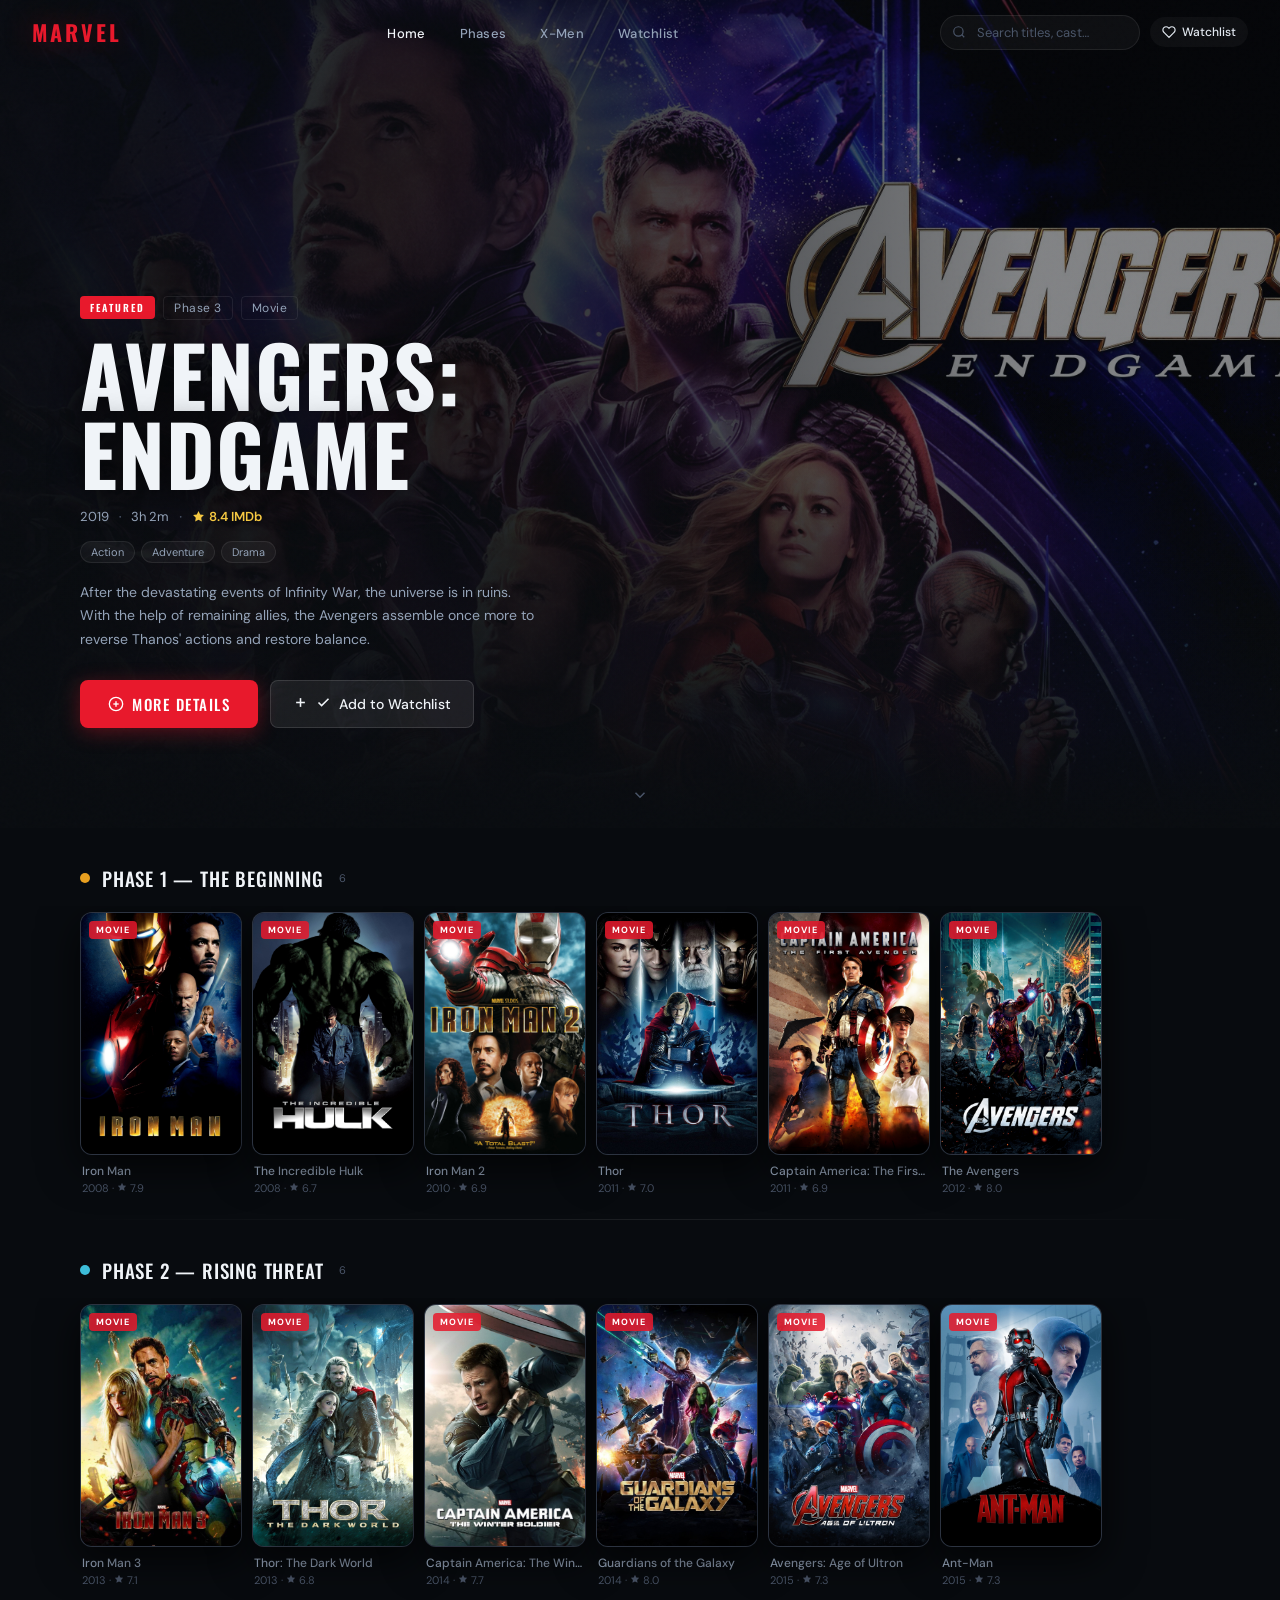
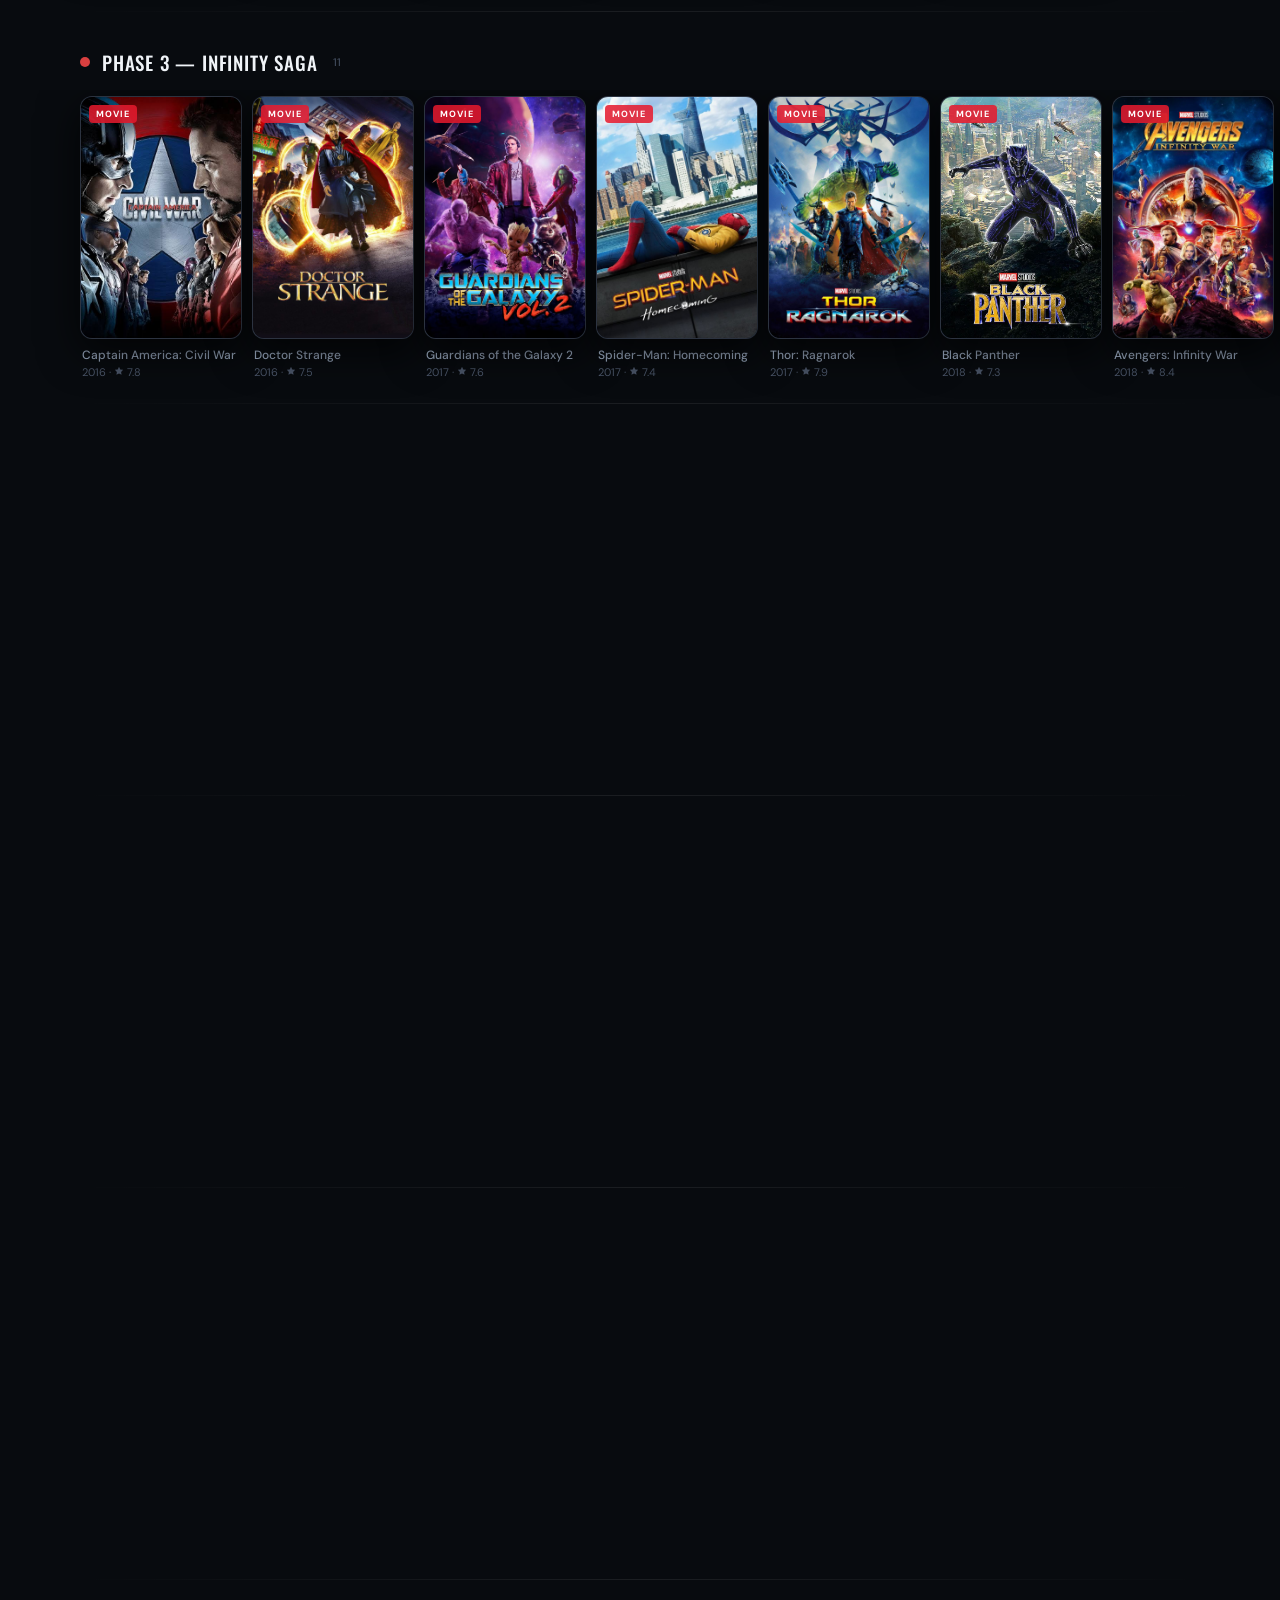
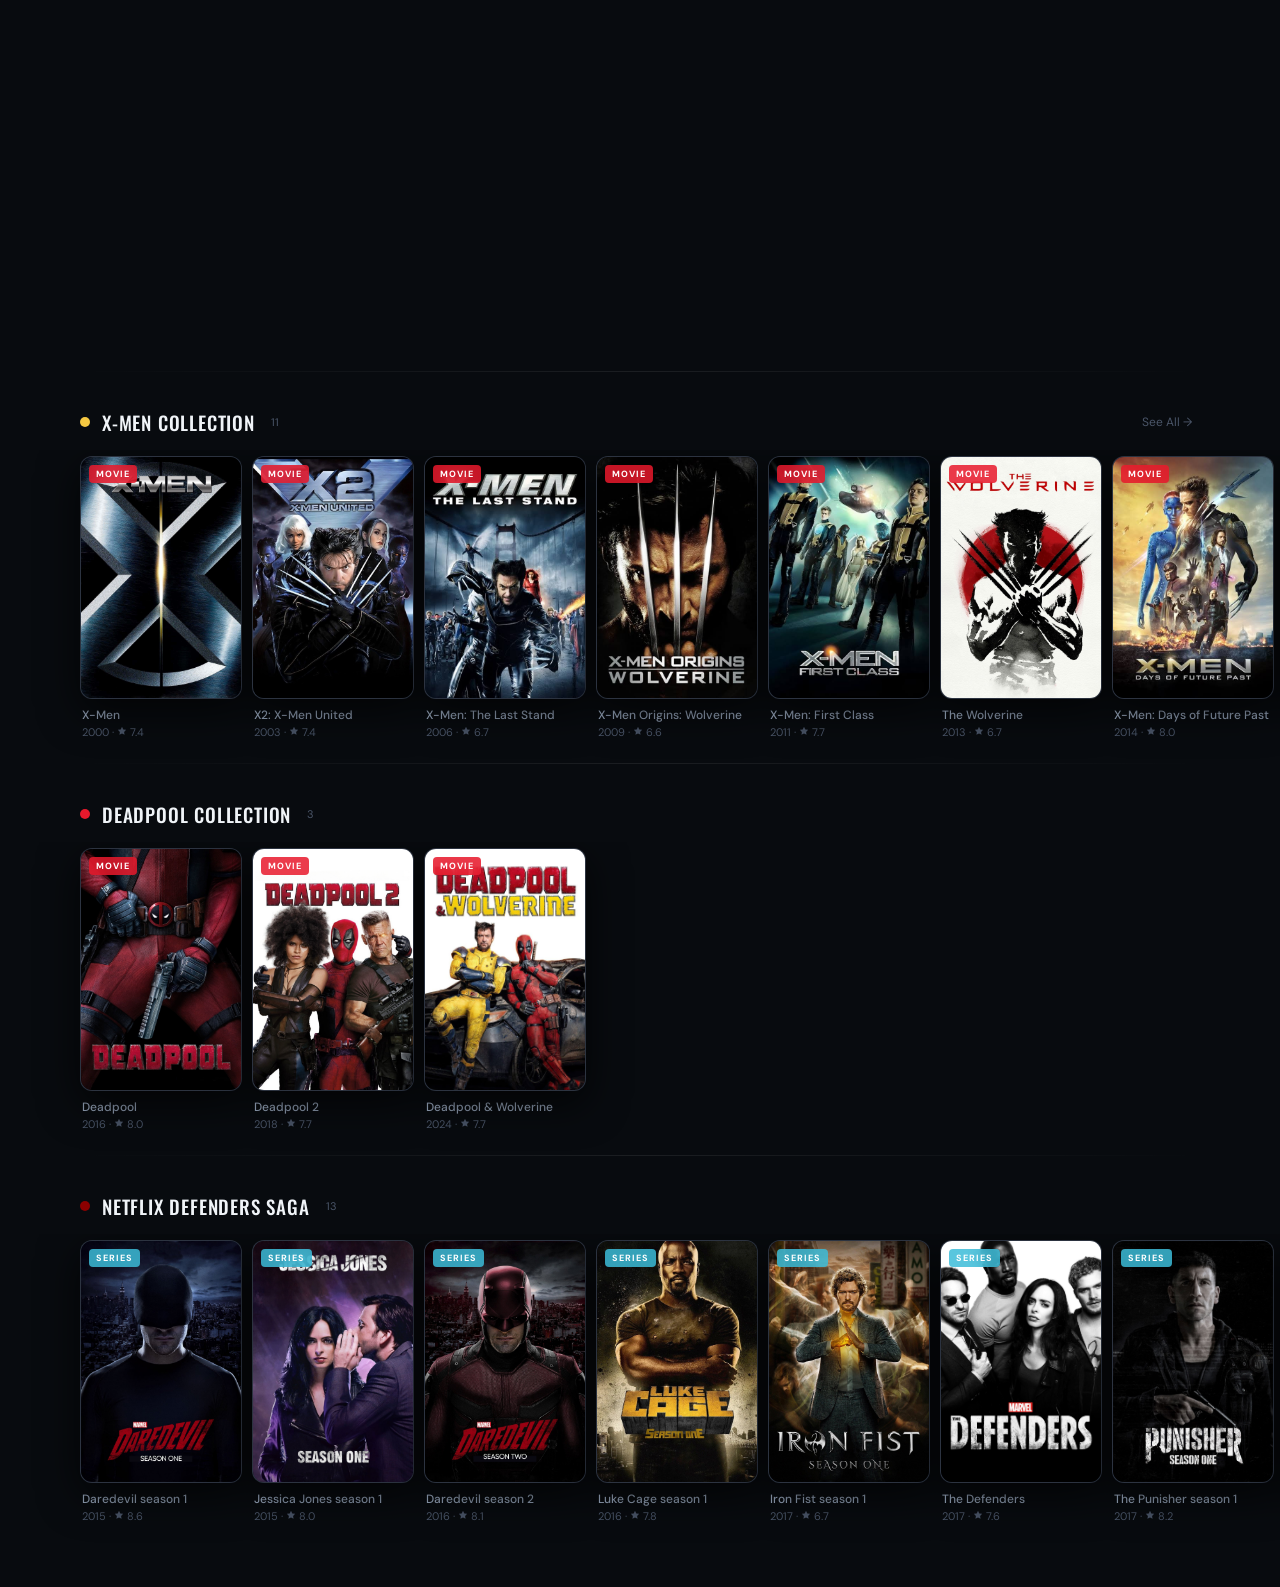
==== commit 1b94a5bf: "Update index.html" ====
--- a/index.html
+++ b/index.html
@@ -3,9 +3,9 @@
 <head>
   <meta charset="UTF-8">
   <meta name="viewport" content="width=device-width, initial-scale=1.0">
-  <meta name="theme-color" content="#080b0f">
-  <title>MarvelVault — MCU & X-Men Collection</title>
-  <meta name="description" content="Browse and download the complete Marvel Cinematic Universe and X-Men film collection.">
+  <meta name="theme-color" content="#0a0a0f">
+  <title>Marvel Vault — Marvel Collection</title>
+  <meta name="description" content="Browse and download the complete Marvel Cinematic Universe, X-Men, Spider-Man, and Netflix Defenders collection.">
   <link rel="stylesheet" href="style.css">
 </head>
 <body>
@@ -15,13 +15,13 @@
 ════════════════════════════════════════════════ -->
 <nav id="topnav">
   <div class="nav-logo no-select" onclick="showPage('home')">
-    MARVEL<span>VAULT</span>
+    MARVEL<span></span>
   </div>
 
   <ul class="nav-links">
-    <li><a href="#" id="nav-home"    onclick="event.preventDefault();showPage('home')"      class="active">Home</a></li>
-    <li><a href="#" id="nav-phases"  onclick="event.preventDefault();showPage('phases')">Phases</a></li>
-    <li><a href="#" id="nav-xmen"    onclick="event.preventDefault();showPage('xmen')">X-Men</a></li>
+    <li><a href="#" id="nav-home"      onclick="event.preventDefault();showPage('home')"      class="active">Home</a></li>
+    <li><a href="#" id="nav-phases"    onclick="event.preventDefault();showPage('phases')">Phases</a></li>
+    <li><a href="#" id="nav-xmen"      onclick="event.preventDefault();showPage('xmen')">X-Men</a></li>
     <li><a href="#" id="nav-watchlist" onclick="event.preventDefault();showPage('watchlist')">Watchlist</a></li>
   </ul>
 
@@ -33,7 +33,7 @@
       <input id="nav-search" type="search" placeholder="Search titles, cast…" autocomplete="off" spellcheck="false">
     </div>
 
-    <button class="watchlist-nav-btn" onclick="showPage('watchlist')">
+    <button class="watchlist-nav-btn" onclick="showPage('watchlist')" style="display:flex;align-items:center;gap:6px;background:var(--glass);border:1px solid var(--glass-border);border-radius:20px;color:var(--text-muted);font-size:12px;font-weight:500;padding:7px 12px;cursor:pointer;white-space:nowrap;transition:all 0.2s;">
       <svg width="14" height="14" viewBox="0 0 24 24" fill="none" stroke="currentColor" stroke-width="2">
         <path d="M20.84 4.61a5.5 5.5 0 0 0-7.78 0L12 5.67l-1.06-1.06a5.5 5.5 0 0 0-7.78 7.78l1.06 1.06L12 21.23l7.78-7.78 1.06-1.06a5.5 5.5 0 0 0 0-7.78z"/>
       </svg>
@@ -47,9 +47,7 @@
      HOME PAGE
 ════════════════════════════════════════════════ -->
 <div id="home-page" class="page active">
-  <!-- Hero Banner -->
   <div id="hero"></div>
-  <!-- Content Rows -->
   <div id="home-rows"></div>
 </div>
 
@@ -59,9 +57,7 @@
 <div id="search-page" class="page">
   <div class="search-page-header">
     <h1 class="search-page-title" id="search-page-heading">Browse All Titles</h1>
-    <p class="search-page-sub">
-      <span id="search-result-count"></span>
-    </p>
+    <p class="search-page-sub"><span id="search-result-count"></span></p>
   </div>
 
   <div class="search-filters">
@@ -97,7 +93,7 @@
 ════════════════════════════════════════════════ -->
 <div id="xmen-page" class="page">
   <h1 class="xmen-page-title">X-Men Universe</h1>
-  <p class="xmen-page-sub">The complete X-Men franchise including Deadpool</p>
+  <p class="xmen-page-sub">The complete X-Men franchise, Deadpool, and Spider-Man across generations</p>
   <div id="xmen-content"></div>
 </div>
 
--- a/style.css
+++ b/style.css
@@ -0,0 +1,1107 @@
+/* ═══════════════════════════════════════════════════
+   MarvelVault — style.css
+   Cinematic dark premium design
+═══════════════════════════════════════════════════ */
+
+@import url('https://fonts.googleapis.com/css2?family=Oswald:wght@300;400;500;600;700&family=Inter:wght@300;400;500;600&family=DM+Sans:ital,wght@0,300;0,400;0,500;0,600;1,300&display=swap');
+
+/* ─── RESET & BASE ─── */
+*, *::before, *::after { box-sizing: border-box; margin: 0; padding: 0; }
+html { scroll-behavior: smooth; font-size: 16px; }
+body {
+  background: #080b0f;
+  color: #e2e8f0;
+  font-family: 'DM Sans', sans-serif;
+  min-height: 100vh;
+  overflow-x: hidden;
+  -webkit-font-smoothing: antialiased;
+}
+
+/* ─── CSS VARIABLES ─── */
+:root {
+  --red: #e8192c;
+  --red-dim: rgba(232,25,44,0.15);
+  --red-glow: rgba(232,25,44,0.35);
+  --gold: #f5c842;
+  --bg-0: #080b0f;
+  --bg-1: #0d1117;
+  --bg-2: #131920;
+  --bg-3: #1a2230;
+  --glass: rgba(255,255,255,0.04);
+  --glass-md: rgba(255,255,255,0.07);
+  --glass-hover: rgba(255,255,255,0.10);
+  --border: rgba(255,255,255,0.08);
+  --border-md: rgba(255,255,255,0.12);
+  --text-1: #f0f4f8;
+  --text-2: #94a3b8;
+  --text-3: #4a5568;
+  --radius-sm: 8px;
+  --radius: 12px;
+  --radius-lg: 18px;
+  --nav-h: 64px;
+  --bnav-h: 64px;
+  --shadow-card: 0 12px 40px rgba(0,0,0,0.7);
+  --shadow-modal: 0 40px 100px rgba(0,0,0,0.9);
+  --transition: 0.28s cubic-bezier(0.4,0,0.2,1);
+}
+
+/* ─── SCROLLBAR ─── */
+::-webkit-scrollbar { width: 6px; height: 6px; }
+::-webkit-scrollbar-track { background: transparent; }
+::-webkit-scrollbar-thumb { background: var(--bg-3); border-radius: 99px; }
+::-webkit-scrollbar-thumb:hover { background: var(--text-3); }
+
+/* ═══════════════════════════════════════════════════
+   TOP NAVIGATION
+═══════════════════════════════════════════════════ */
+#topnav {
+  position: fixed;
+  top: 0; left: 0; right: 0;
+  z-index: 900;
+  height: var(--nav-h);
+  display: flex;
+  align-items: center;
+  justify-content: space-between;
+  padding: 0 32px;
+  transition: background var(--transition), box-shadow var(--transition);
+}
+#topnav.scrolled {
+  background: rgba(8,11,15,0.97);
+  backdrop-filter: blur(20px);
+  -webkit-backdrop-filter: blur(20px);
+  box-shadow: 0 1px 0 var(--border);
+}
+
+.nav-logo {
+  font-family: 'Oswald', sans-serif;
+  font-size: 22px;
+  font-weight: 700;
+  letter-spacing: 3px;
+  text-transform: uppercase;
+  color: var(--red);
+  cursor: pointer;
+  user-select: none;
+  text-shadow: 0 0 30px var(--red-glow);
+  transition: opacity var(--transition);
+}
+.nav-logo:hover { opacity: 0.85; }
+.nav-logo span { color: var(--text-2); font-weight: 300; font-size: 12px; letter-spacing: 5px; margin-left: 4px; vertical-align: middle; }
+
+.nav-links {
+  display: flex;
+  gap: 6px;
+  list-style: none;
+  align-items: center;
+}
+.nav-links li a, .nav-links li button {
+  background: none; border: none; cursor: pointer; font-family: inherit;
+  color: var(--text-2);
+  font-size: 13px;
+  font-weight: 500;
+  letter-spacing: 0.3px;
+  padding: 7px 14px;
+  border-radius: 6px;
+  text-decoration: none;
+  transition: color var(--transition), background var(--transition);
+}
+.nav-links li a:hover, .nav-links li button:hover { color: var(--text-1); background: var(--glass); }
+.nav-links li a.active, .nav-links li button.active { color: var(--text-1); }
+
+.nav-right {
+  display: flex;
+  align-items: center;
+  gap: 10px;
+}
+
+.nav-search-wrap {
+  position: relative;
+  display: flex;
+  align-items: center;
+}
+.nav-search-icon {
+  position: absolute; left: 12px;
+  color: var(--text-3);
+  pointer-events: none;
+}
+#nav-search {
+  background: var(--glass);
+  border: 1px solid var(--border);
+  border-radius: 24px;
+  padding: 8px 16px 8px 36px;
+  color: var(--text-1);
+  font-size: 13px;
+  font-family: inherit;
+  width: 200px;
+  outline: none;
+  transition: all var(--transition);
+}
+#nav-search::placeholder { color: var(--text-3); }
+#nav-search:focus {
+  border-color: var(--red);
+  box-shadow: 0 0 0 3px var(--red-dim);
+  width: 260px;
+  background: var(--glass-md);
+}
+
+.watchlist-nav-btn {
+  display: flex; align-items: center; gap: 6px;
+  background: var(--glass);
+  border: 1px solid var(--border);
+  border-radius: 8px;
+  color: var(--text-2);
+  font-size: 12px; font-weight: 500;
+  padding: 7px 12px;
+  cursor: pointer; font-family: inherit;
+  transition: all var(--transition);
+  white-space: nowrap;
+}
+.watchlist-nav-btn:hover { background: var(--glass-hover); color: var(--text-1); border-color: var(--border-md); }
+.watchlist-nav-btn .wl-count {
+  background: var(--red);
+  color: white;
+  font-size: 10px; font-weight: 700;
+  padding: 1px 6px;
+  border-radius: 99px;
+  min-width: 18px; text-align: center;
+  display: none;
+}
+.watchlist-nav-btn .wl-count.visible { display: inline-block; }
+
+/* ═══════════════════════════════════════════════════
+   PAGES
+═══════════════════════════════════════════════════ */
+.page { display: none; }
+.page.active { display: block; }
+
+/* ═══════════════════════════════════════════════════
+   HERO BANNER
+═══════════════════════════════════════════════════ */
+#hero {
+  position: relative;
+  width: 100%;
+  height: 92vh;
+  min-height: 560px;
+  max-height: 860px;
+  overflow: hidden;
+  display: flex;
+  align-items: flex-end;
+}
+
+.hero-bg-img {
+  position: absolute; inset: 0;
+  width: 100%; height: 100%;
+  object-fit: cover;
+  object-position: center center;
+  opacity: 0.55;              /* backdrop: brighter, fills screen naturally */
+  transform: scale(1.0);
+  filter: none;
+  transition: opacity 0.7s ease, filter 0.7s ease, transform 0.7s ease;
+}
+/* Poster used as fallback bg — blur + darken + zoom so it looks cinematic */
+.hero-bg-img.is-poster-fallback {
+  opacity: 0.35;
+  transform: scale(1.12);
+  filter: blur(18px) saturate(1.2);
+  object-position: center top;
+}
+
+.hero-overlay {
+  position: absolute; inset: 0;
+  background:
+    linear-gradient(to right, rgba(8,11,15,0.96) 0%, rgba(8,11,15,0.65) 45%, rgba(8,11,15,0.1) 80%),
+    linear-gradient(to top, rgba(8,11,15,1) 0%, rgba(8,11,15,0.7) 20%, transparent 55%);
+}
+
+.hero-noise {
+  position: absolute; inset: 0;
+  background-image: url("data:image/svg+xml,%3Csvg viewBox='0 0 256 256' xmlns='http://www.w3.org/2000/svg'%3E%3Cfilter id='noise'%3E%3CfeTurbulence type='fractalNoise' baseFrequency='0.9' numOctaves='4' stitchTiles='stitch'/%3E%3C/filter%3E%3Crect width='100%25' height='100%25' filter='url(%23noise)' opacity='0.04'/%3E%3C/svg%3E");
+  opacity: 0.4;
+  pointer-events: none;
+}
+
+.hero-content {
+  position: relative;
+  z-index: 2;
+  padding: 0 60px 80px;
+  max-width: 620px;
+  animation: heroFadeIn 0.9s ease both;
+}
+@keyframes heroFadeIn {
+  from { opacity: 0; transform: translateY(24px); }
+  to   { opacity: 1; transform: translateY(0); }
+}
+
+.hero-eyebrow {
+  display: inline-flex;
+  align-items: center;
+  gap: 8px;
+  margin-bottom: 14px;
+}
+.hero-badge {
+  background: var(--red);
+  color: white;
+  font-family: 'Oswald', sans-serif;
+  font-size: 10px; font-weight: 600;
+  letter-spacing: 2px;
+  padding: 4px 10px;
+  border-radius: 4px;
+  text-transform: uppercase;
+}
+.hero-phase-tag {
+  font-size: 12px;
+  color: var(--text-2);
+  letter-spacing: 0.5px;
+  border: 1px solid var(--border);
+  padding: 3px 10px;
+  border-radius: 4px;
+}
+
+.hero-title {
+  font-family: 'Oswald', sans-serif;
+  font-size: clamp(44px, 6.5vw, 84px);
+  font-weight: 700;
+  line-height: 0.95;
+  letter-spacing: 1px;
+  text-transform: uppercase;
+  color: var(--text-1);
+  text-shadow: 0 4px 32px rgba(0,0,0,0.8);
+  margin-bottom: 16px;
+}
+
+.hero-meta-row {
+  display: flex;
+  align-items: center;
+  gap: 10px;
+  margin-bottom: 16px;
+  flex-wrap: wrap;
+}
+.hero-meta-row .dot { color: var(--text-3); font-size: 4px; }
+.hero-meta-row span { font-size: 13px; color: var(--text-2); font-weight: 400; }
+.hero-rating-badge {
+  display: flex; align-items: center; gap: 4px;
+  color: var(--gold) !important;
+  font-weight: 600 !important;
+}
+.hero-rating-badge svg { color: var(--gold); }
+
+.hero-genres {
+  display: flex; gap: 6px; flex-wrap: wrap;
+  margin-bottom: 18px;
+}
+.hero-genre-tag {
+  font-size: 11px;
+  color: var(--text-2);
+  background: var(--glass);
+  border: 1px solid var(--border);
+  padding: 3px 10px;
+  border-radius: 20px;
+}
+
+.hero-plot {
+  font-size: 14px;
+  line-height: 1.7;
+  color: var(--text-2);
+  max-width: 480px;
+  margin-bottom: 28px;
+}
+
+.hero-actions {
+  display: flex;
+  gap: 12px;
+  flex-wrap: wrap;
+}
+
+.btn-hero-primary {
+  display: inline-flex; align-items: center; gap: 8px;
+  background: var(--red);
+  color: white; border: none;
+  padding: 13px 28px;
+  border-radius: var(--radius-sm);
+  font-family: 'Oswald', sans-serif;
+  font-size: 15px; font-weight: 500;
+  letter-spacing: 1.5px;
+  text-transform: uppercase;
+  cursor: pointer;
+  transition: all var(--transition);
+  box-shadow: 0 4px 20px var(--red-glow);
+}
+.btn-hero-primary:hover {
+  background: #c8111f;
+  transform: translateY(-2px);
+  box-shadow: 0 8px 30px var(--red-glow);
+}
+
+.btn-hero-watchlist {
+  display: inline-flex; align-items: center; gap: 8px;
+  background: var(--glass-md);
+  color: var(--text-1);
+  border: 1px solid var(--border-md);
+  padding: 13px 22px;
+  border-radius: var(--radius-sm);
+  font-family: 'DM Sans', sans-serif;
+  font-size: 14px; font-weight: 500;
+  cursor: pointer;
+  backdrop-filter: blur(10px);
+  transition: all var(--transition);
+}
+.btn-hero-watchlist:hover { background: var(--glass-hover); border-color: rgba(255,255,255,0.2); transform: translateY(-2px); }
+.btn-hero-watchlist.in-list { color: var(--gold); border-color: rgba(245,200,66,0.3); background: rgba(245,200,66,0.08); }
+.btn-hero-watchlist svg.check { display: none; }
+.btn-hero-watchlist.in-list svg.plus { display: none; }
+.btn-hero-watchlist.in-list svg.check { display: inline; }
+
+/* Hero scroll indicator */
+.hero-scroll-hint {
+  position: absolute; bottom: 24px; left: 50%; transform: translateX(-50%);
+  display: flex; flex-direction: column; align-items: center; gap: 6px;
+  color: var(--text-3); font-size: 10px; letter-spacing: 2px;
+  text-transform: uppercase; z-index: 2;
+  animation: scrollBounce 2s ease infinite;
+}
+@keyframes scrollBounce {
+  0%,100% { transform: translateX(-50%) translateY(0); }
+  50% { transform: translateX(-50%) translateY(6px); }
+}
+
+/* ═══════════════════════════════════════════════════
+   CONTENT ROWS
+═══════════════════════════════════════════════════ */
+#home-rows { padding-bottom: 40px; }
+
+.content-section {
+  padding: 36px 0 4px;
+  opacity: 0;
+  transform: translateY(20px);
+  transition: opacity 0.6s ease, transform 0.6s ease;
+}
+.content-section.visible { opacity: 1; transform: translateY(0); }
+
+.section-header {
+  display: flex;
+  align-items: center;
+  justify-content: space-between;
+  padding: 0 32px 14px;
+}
+
+.section-title-wrap {
+  display: flex;
+  align-items: center;
+  gap: 12px;
+}
+
+.section-phase-dot {
+  width: 10px; height: 10px;
+  border-radius: 50%;
+  flex-shrink: 0;
+}
+
+.section-title {
+  font-family: 'Oswald', sans-serif;
+  font-size: 19px;
+  font-weight: 500;
+  letter-spacing: 0.8px;
+  color: var(--text-1);
+  text-transform: uppercase;
+}
+
+.section-count {
+  font-size: 11px;
+  color: var(--text-3);
+  margin-left: 4px;
+}
+
+.section-see-all {
+  font-size: 12px;
+  color: var(--text-3);
+  background: none; border: none; cursor: pointer;
+  font-family: inherit;
+  display: flex; align-items: center; gap: 4px;
+  transition: color var(--transition);
+  padding: 4px 8px;
+}
+.section-see-all:hover { color: var(--text-2); }
+
+/* scroll row */
+.poster-row {
+  display: flex;
+  gap: 10px;
+  overflow-x: auto;
+  padding: 6px 32px 20px;
+  scroll-snap-type: x mandatory;
+  scroll-padding-left: 32px;
+  scrollbar-width: none;
+  -ms-overflow-style: none;
+}
+.poster-row::-webkit-scrollbar { display: none; }
+
+/* ─── CARD ─── */
+.card {
+  flex-shrink: 0;
+  width: 148px;
+  scroll-snap-align: start;
+  cursor: pointer;
+  position: relative;
+}
+.card:hover { z-index: 2; }
+
+.card-poster-wrap {
+  position: relative;
+  width: 100%;
+  aspect-ratio: 2/3;
+  border-radius: var(--radius);
+  overflow: hidden;
+  background: var(--bg-3);
+  box-shadow: var(--shadow-card);
+  border: 1px solid var(--border);
+  transition: transform var(--transition), box-shadow var(--transition), border-color var(--transition);
+}
+.card:hover .card-poster-wrap {
+  transform: translateY(-8px) scale(1.03);
+  box-shadow: 0 24px 60px rgba(0,0,0,0.85), 0 0 0 1px rgba(255,255,255,0.15);
+  border-color: rgba(255,255,255,0.18);
+}
+
+.card-poster-wrap img {
+  width: 100%; height: 100%;
+  object-fit: cover; display: block;
+  transition: transform 0.5s ease;
+}
+.card:hover .card-poster-wrap img { transform: scale(1.07); }
+
+/* skeleton shimmer while loading */
+.card-poster-wrap img.loading {
+  opacity: 0;
+}
+.card-poster-wrap::before {
+  content: '';
+  position: absolute; inset: 0;
+  background: linear-gradient(110deg, var(--bg-2) 30%, var(--bg-3) 50%, var(--bg-2) 70%);
+  background-size: 200% 100%;
+  animation: shimmer 1.6s infinite;
+  border-radius: var(--radius);
+  z-index: 0;
+}
+.card-poster-wrap img { position: relative; z-index: 1; }
+@keyframes shimmer { to { background-position: -200% 0; } }
+
+/* type badge */
+.card-type-badge {
+  position: absolute; top: 8px; left: 8px; z-index: 2;
+  font-size: 9px; font-weight: 700; letter-spacing: 1px;
+  text-transform: uppercase;
+  padding: 3px 7px;
+  border-radius: 4px;
+  backdrop-filter: blur(8px);
+}
+.badge-movie { background: rgba(232,25,44,0.85); color: white; }
+.badge-series { background: rgba(61,189,217,0.85); color: white; }
+.badge-animated { background: rgba(155,89,212,0.85); color: white; }
+.badge-special { background: rgba(245,200,66,0.85); color: #000; }
+
+/* watchlist heart on card */
+.card-wl-btn {
+  position: absolute; top: 8px; right: 8px; z-index: 3;
+  width: 30px; height: 30px;
+  background: rgba(8,11,15,0.75);
+  border: 1px solid var(--border-md);
+  border-radius: 50%;
+  display: flex; align-items: center; justify-content: center;
+  cursor: pointer;
+  opacity: 0;
+  transition: opacity var(--transition), background var(--transition), transform 0.2s;
+  backdrop-filter: blur(6px);
+}
+.card:hover .card-wl-btn { opacity: 1; }
+.card-wl-btn:hover { background: rgba(232,25,44,0.8); transform: scale(1.1); }
+.card-wl-btn.in-list { opacity: 1; background: rgba(23,25,44,0); }
+.card-wl-btn svg { width: 14px; height: 14px; }
+
+/* card overlay on hover */
+.card-hover-overlay {
+  position: absolute; inset: 0; z-index: 2;
+  background: linear-gradient(to top, rgba(8,11,15,0.96) 0%, rgba(8,11,15,0.4) 50%, transparent 75%);
+  opacity: 0;
+  transition: opacity var(--transition);
+  border-radius: var(--radius);
+  display: flex;
+  flex-direction: column;
+  justify-content: flex-end;
+  padding: 12px 10px;
+}
+.card:hover .card-hover-overlay { opacity: 1; }
+.card-hover-title {
+  font-family: 'Oswald', sans-serif;
+  font-size: 13px; font-weight: 500;
+  letter-spacing: 0.5px;
+  color: white;
+  line-height: 1.2;
+  margin-bottom: 4px;
+}
+.card-hover-meta {
+  font-size: 10px; color: var(--text-2);
+  display: flex; align-items: center; gap: 5px;
+}
+.card-hover-rating { color: var(--gold); font-weight: 600; }
+
+/* card info below poster */
+.card-info {
+  padding: 8px 2px 0;
+}
+.card-info-title {
+  font-size: 12px; font-weight: 500;
+  color: var(--text-2);
+  white-space: nowrap; overflow: hidden; text-overflow: ellipsis;
+  transition: color var(--transition);
+}
+.card:hover .card-info-title { color: var(--text-1); }
+.card-info-year { font-size: 11px; color: var(--text-3); margin-top: 2px; }
+
+/* ═══════════════════════════════════════════════════
+   SECTION DIVIDERS
+═══════════════════════════════════════════════════ */
+.section-divider {
+  height: 1px;
+  margin: 0 32px;
+  background: linear-gradient(to right, transparent, var(--border), transparent);
+}
+
+/* ═══════════════════════════════════════════════════
+   SEARCH PAGE
+═══════════════════════════════════════════════════ */
+#search-page {
+  padding: calc(var(--nav-h) + 32px) 32px 120px;
+  min-height: 100vh;
+}
+
+.search-page-header {
+  margin-bottom: 28px;
+}
+.search-page-title {
+  font-family: 'Oswald', sans-serif;
+  font-size: 28px; font-weight: 600;
+  letter-spacing: 1px;
+  text-transform: uppercase;
+  color: var(--text-1);
+  margin-bottom: 6px;
+}
+.search-page-sub { font-size: 13px; color: var(--text-3); }
+
+/* filter pills */
+.search-filters {
+  display: flex; gap: 8px; flex-wrap: wrap;
+  margin-bottom: 24px;
+}
+.filter-pill {
+  background: var(--glass);
+  border: 1px solid var(--border);
+  color: var(--text-2);
+  font-size: 12px; font-weight: 500;
+  padding: 6px 14px;
+  border-radius: 99px;
+  cursor: pointer; font-family: inherit;
+  transition: all var(--transition);
+}
+.filter-pill:hover { background: var(--glass-hover); color: var(--text-1); }
+.filter-pill.active { background: var(--red-dim); border-color: var(--red); color: var(--red); }
+
+.search-results-grid {
+  display: grid;
+  grid-template-columns: repeat(auto-fill, minmax(145px, 1fr));
+  gap: 16px;
+}
+
+.search-empty {
+  text-align: center;
+  padding: 80px 0;
+}
+.search-empty-icon { font-size: 56px; margin-bottom: 16px; opacity: 0.4; }
+.search-empty-title { font-family: 'Oswald', sans-serif; font-size: 24px; color: var(--text-2); margin-bottom: 8px; }
+.search-empty-sub { font-size: 14px; color: var(--text-3); }
+
+/* ═══════════════════════════════════════════════════
+   PHASES PAGE
+═══════════════════════════════════════════════════ */
+#phases-page {
+  padding: calc(var(--nav-h) + 32px) 32px 120px;
+  min-height: 100vh;
+}
+
+.phases-hero {
+  margin-bottom: 48px;
+}
+.phases-hero-title {
+  font-family: 'Oswald', sans-serif;
+  font-size: 42px; font-weight: 700;
+  letter-spacing: 2px; text-transform: uppercase;
+  margin-bottom: 8px;
+  background: linear-gradient(135deg, #f0f4f8 0%, #94a3b8 100%);
+  -webkit-background-clip: text;
+  -webkit-text-fill-color: transparent;
+  background-clip: text;
+}
+.phases-hero-sub { font-size: 14px; color: var(--text-3); }
+
+.phase-block { margin-bottom: 52px; }
+.phase-block-header {
+  display: flex; align-items: center; gap: 14px;
+  margin-bottom: 20px;
+  padding-bottom: 14px;
+  border-bottom: 1px solid var(--border);
+}
+.phase-block-number {
+  font-family: 'Oswald', sans-serif;
+  font-size: 64px; font-weight: 700;
+  line-height: 1;
+  opacity: 0.12;
+  color: white;
+}
+.phase-block-info {}
+.phase-block-name {
+  font-family: 'Oswald', sans-serif;
+  font-size: 22px; font-weight: 600;
+  letter-spacing: 1px; text-transform: uppercase;
+  margin-bottom: 4px;
+}
+.phase-block-count { font-size: 12px; color: var(--text-3); }
+
+.phase-grid {
+  display: grid;
+  grid-template-columns: repeat(auto-fill, minmax(145px, 1fr));
+  gap: 14px;
+}
+
+/* ═══════════════════════════════════════════════════
+   X-MEN PAGE
+═══════════════════════════════════════════════════ */
+#xmen-page {
+  padding: calc(var(--nav-h) + 32px) 32px 120px;
+  min-height: 100vh;
+}
+.xmen-page-title {
+  font-family: 'Oswald', sans-serif;
+  font-size: 40px; font-weight: 700; letter-spacing: 2px;
+  text-transform: uppercase; margin-bottom: 6px;
+}
+.xmen-page-sub { font-size: 14px; color: var(--text-3); margin-bottom: 32px; }
+
+/* ═══════════════════════════════════════════════════
+   WATCHLIST PAGE
+═══════════════════════════════════════════════════ */
+#watchlist-page {
+  padding: calc(var(--nav-h) + 32px) 32px 120px;
+  min-height: 100vh;
+}
+.watchlist-page-header {
+  display: flex; align-items: center; justify-content: space-between;
+  margin-bottom: 28px;
+}
+.watchlist-page-title {
+  font-family: 'Oswald', sans-serif;
+  font-size: 32px; font-weight: 600;
+  letter-spacing: 1px; text-transform: uppercase;
+}
+.clear-watchlist-btn {
+  font-size: 12px; color: var(--text-3);
+  background: none; border: 1px solid var(--border);
+  border-radius: 6px; padding: 6px 12px;
+  cursor: pointer; font-family: inherit;
+  transition: all var(--transition);
+}
+.clear-watchlist-btn:hover { color: var(--red); border-color: var(--red); }
+
+.watchlist-empty {
+  text-align: center;
+  padding: 100px 0;
+}
+.watchlist-empty-icon { font-size: 64px; opacity: 0.3; margin-bottom: 16px; }
+.watchlist-empty-title { font-family: 'Oswald', sans-serif; font-size: 26px; color: var(--text-2); margin-bottom: 8px; }
+.watchlist-empty-sub { font-size: 14px; color: var(--text-3); }
+
+/* ═══════════════════════════════════════════════════
+   DETAIL MODAL
+═══════════════════════════════════════════════════ */
+#modal-overlay {
+  position: fixed; inset: 0; z-index: 1000;
+  background: rgba(0,0,0,0.88);
+  backdrop-filter: blur(6px);
+  -webkit-backdrop-filter: blur(6px);
+  display: flex;
+  align-items: center;
+  justify-content: center;
+  padding: 20px;
+  opacity: 0;
+  pointer-events: none;
+  transition: opacity 0.3s ease;
+}
+#modal-overlay.open {
+  opacity: 1;
+  pointer-events: all;
+}
+
+#modal {
+  background: var(--bg-1);
+  border: 1px solid var(--border);
+  border-radius: var(--radius-lg);
+  width: 100%;
+  max-width: 780px;
+  max-height: 92vh;
+  overflow-y: auto;
+  scrollbar-width: none;
+  box-shadow: var(--shadow-modal);
+  transform: translateY(30px) scale(0.97);
+  transition: transform 0.35s cubic-bezier(0.2,0.8,0.2,1);
+}
+#modal-overlay.open #modal {
+  transform: translateY(0) scale(1);
+}
+#modal::-webkit-scrollbar { display: none; }
+
+/* modal backdrop art */
+.modal-art {
+  position: relative;
+  width: 100%;
+  aspect-ratio: 16/7;
+  overflow: hidden;
+  border-radius: var(--radius-lg) var(--radius-lg) 0 0;
+  background: var(--bg-3);
+}
+.modal-art-img {
+  width: 100%; height: 100%;
+  object-fit: cover;
+  opacity: 0.55;              /* backdrop: clear, cinematic */
+  display: block;
+  filter: none;
+  transform: scale(1.0);
+  transition: opacity 0.5s ease, filter 0.5s ease;
+}
+/* Poster used as fallback — blur so it reads as atmosphere not a thumbnail */
+.modal-art-img.is-poster-fallback {
+  opacity: 0.30;
+  filter: blur(22px) saturate(1.1);
+  transform: scale(1.15);
+}
+.modal-art-gradient {
+  position: absolute; inset: 0;
+  background: linear-gradient(to bottom, rgba(8,11,15,0.1) 0%, var(--bg-1) 100%);
+}
+.modal-close-btn {
+  position: absolute; top: 16px; right: 16px;
+  width: 38px; height: 38px;
+  background: rgba(8,11,15,0.8);
+  border: 1px solid var(--border-md);
+  border-radius: 50%;
+  color: var(--text-1);
+  display: flex; align-items: center; justify-content: center;
+  cursor: pointer;
+  font-size: 20px; line-height: 1;
+  transition: all var(--transition);
+  backdrop-filter: blur(8px);
+  z-index: 2;
+}
+.modal-close-btn:hover { background: var(--red); border-color: var(--red); transform: scale(1.05); }
+
+/* modal body */
+.modal-body {
+  padding: 0 28px 32px;
+  margin-top: -48px;
+  position: relative;
+}
+
+.modal-top {
+  display: flex;
+  gap: 20px;
+  align-items: flex-start;
+}
+
+.modal-poster {
+  flex-shrink: 0;
+  width: 120px;
+  aspect-ratio: 2/3;
+  border-radius: 10px;
+  overflow: hidden;
+  border: 2px solid var(--border-md);
+  box-shadow: 0 16px 40px rgba(0,0,0,0.7);
+  background: var(--bg-3);
+}
+.modal-poster img { width: 100%; height: 100%; object-fit: cover; display: block; }
+
+.modal-info { flex: 1; padding-top: 12px; min-width: 0; }
+
+.modal-type-label {
+  font-size: 10px; font-weight: 700;
+  letter-spacing: 2px; text-transform: uppercase;
+  color: var(--red);
+  margin-bottom: 6px;
+}
+
+.modal-title {
+  font-family: 'Oswald', sans-serif;
+  font-size: clamp(24px, 3.5vw, 34px);
+  font-weight: 700;
+  letter-spacing: 0.5px;
+  line-height: 1.05;
+  color: var(--text-1);
+  margin-bottom: 12px;
+}
+
+.modal-meta-pills {
+  display: flex; flex-wrap: wrap; gap: 6px;
+  margin-bottom: 10px;
+}
+.meta-pill {
+  font-size: 11px; color: var(--text-2);
+  background: var(--glass);
+  border: 1px solid var(--border);
+  padding: 4px 10px; border-radius: 20px;
+}
+.meta-pill-rating {
+  color: var(--gold);
+  background: rgba(245,200,66,0.08);
+  border-color: rgba(245,200,66,0.25);
+  display: flex; align-items: center; gap: 4px;
+  font-weight: 600;
+}
+
+.modal-genres {
+  display: flex; flex-wrap: wrap; gap: 6px;
+  margin-bottom: 12px;
+}
+.modal-genre-tag {
+  font-size: 11px; color: var(--text-2);
+  background: var(--glass);
+  border: 1px solid var(--border);
+  padding: 3px 10px; border-radius: 20px;
+}
+
+/* modal action btns */
+.modal-actions {
+  display: flex; gap: 10px; flex-wrap: wrap;
+  margin-top: 12px;
+}
+.modal-wl-btn {
+  display: inline-flex; align-items: center; gap: 7px;
+  background: var(--glass-md);
+  border: 1px solid var(--border-md);
+  color: var(--text-1);
+  padding: 9px 18px;
+  border-radius: var(--radius-sm);
+  font-size: 13px; font-weight: 500;
+  cursor: pointer; font-family: inherit;
+  transition: all var(--transition);
+}
+.modal-wl-btn:hover { background: var(--glass-hover); }
+.modal-wl-btn.in-list { color: var(--gold); border-color: rgba(245,200,66,0.3); background: rgba(245,200,66,0.08); }
+.modal-wl-btn .check { display: none; }
+.modal-wl-btn.in-list .plus { display: none; }
+.modal-wl-btn.in-list .check { display: inline; }
+
+/* modal sections */
+.modal-section { margin-top: 24px; }
+.modal-section-title {
+  font-size: 11px; font-weight: 600; letter-spacing: 1.5px;
+  text-transform: uppercase; color: var(--text-3);
+  margin-bottom: 10px;
+}
+
+.modal-plot-text {
+  font-size: 14px; line-height: 1.75;
+  color: var(--text-2);
+}
+
+.modal-details-grid {
+  display: grid;
+  grid-template-columns: repeat(2, 1fr);
+  gap: 12px;
+}
+.modal-detail-item {}
+.modal-detail-label {
+  font-size: 10px; font-weight: 600;
+  letter-spacing: 1px; text-transform: uppercase;
+  color: var(--text-3); margin-bottom: 4px;
+}
+.modal-detail-value { font-size: 13px; color: var(--text-1); }
+
+/* downloads */
+.downloads-grid { display: grid; gap: 8px; }
+.download-item {
+  display: flex; align-items: center; justify-content: space-between;
+  gap: 12px;
+  background: var(--bg-2);
+  border: 1px solid var(--border);
+  border-radius: var(--radius-sm);
+  padding: 12px 16px;
+  transition: border-color var(--transition), background var(--transition);
+}
+.download-item:hover { border-color: var(--border-md); background: var(--bg-3); }
+.download-item-info {}
+.download-quality { font-size: 13px; font-weight: 600; color: var(--text-1); margin-bottom: 2px; }
+.download-audio { font-size: 11px; color: var(--text-3); display: flex; align-items: center; gap: 4px; }
+.tg-dl-btn {
+  display: inline-flex; align-items: center; gap: 6px;
+  background: #0088cc;
+  color: white; border: none;
+  padding: 8px 14px; border-radius: 6px;
+  font-size: 12px; font-weight: 600;
+  text-decoration: none;
+  white-space: nowrap; flex-shrink: 0;
+  transition: all var(--transition); font-family: inherit;
+  cursor: pointer;
+}
+.tg-dl-btn:hover { background: #0077bb; transform: translateY(-1px); }
+
+.tg-dl-btn-large {
+  display: flex; align-items: center; justify-content: center; gap: 10px;
+  width: 100%;
+  background: #0088cc;
+  color: white; border: none;
+  padding: 15px 24px; border-radius: var(--radius-sm);
+  font-size: 15px; font-weight: 600;
+  text-decoration: none;
+  transition: all var(--transition); font-family: inherit;
+  cursor: pointer;
+  letter-spacing: 0.3px;
+}
+.tg-dl-btn-large:hover { background: #0077bb; transform: translateY(-1px); box-shadow: 0 8px 24px rgba(0,136,204,0.35); }
+
+/* modal divider */
+.modal-divider {
+  height: 1px;
+  background: var(--border);
+  margin: 20px 0;
+}
+
+/* ═══════════════════════════════════════════════════
+   TOAST NOTIFICATION
+═══════════════════════════════════════════════════ */
+#toast {
+  position: fixed;
+  bottom: 90px; left: 50%; transform: translateX(-50%) translateY(20px);
+  background: var(--bg-2);
+  border: 1px solid var(--border-md);
+  color: var(--text-1);
+  padding: 12px 20px;
+  border-radius: 30px;
+  font-size: 13px; font-weight: 500;
+  display: flex; align-items: center; gap: 8px;
+  z-index: 2000;
+  opacity: 0;
+  pointer-events: none;
+  transition: all 0.3s ease;
+  white-space: nowrap;
+  box-shadow: 0 8px 32px rgba(0,0,0,0.6);
+  backdrop-filter: blur(10px);
+}
+#toast.show {
+  opacity: 1;
+  transform: translateX(-50%) translateY(0);
+}
+
+/* ═══════════════════════════════════════════════════
+   BOTTOM NAV (mobile)
+═══════════════════════════════════════════════════ */
+#bottom-nav {
+  display: none;
+  position: fixed;
+  bottom: 0; left: 0; right: 0;
+  z-index: 800;
+  height: var(--bnav-h);
+  background: rgba(8,11,15,0.97);
+  backdrop-filter: blur(20px);
+  -webkit-backdrop-filter: blur(20px);
+  border-top: 1px solid var(--border);
+  padding-bottom: env(safe-area-inset-bottom, 0px);
+}
+.bnav-inner {
+  display: flex;
+  height: 100%;
+}
+.bnav-btn {
+  flex: 1;
+  display: flex; flex-direction: column;
+  align-items: center; justify-content: center;
+  gap: 4px;
+  background: none; border: none;
+  color: var(--text-3);
+  font-size: 9px; font-weight: 600;
+  letter-spacing: 0.5px; text-transform: uppercase;
+  cursor: pointer; font-family: inherit;
+  transition: color var(--transition);
+  -webkit-tap-highlight-color: transparent;
+  position: relative;
+}
+.bnav-btn svg { width: 22px; height: 22px; transition: transform 0.2s; }
+.bnav-btn:hover svg { transform: scale(1.1); }
+.bnav-btn.active { color: var(--red); }
+.bnav-btn .bnav-badge {
+  position: absolute; top: 8px; right: calc(50% - 14px);
+  background: var(--red);
+  color: white; font-size: 9px; font-weight: 700;
+  padding: 1px 5px; border-radius: 99px;
+  min-width: 16px; text-align: center;
+  display: none;
+}
+.bnav-btn .bnav-badge.visible { display: block; }
+
+/* ═══════════════════════════════════════════════════
+   RESPONSIVE
+═══════════════════════════════════════════════════ */
+@media (max-width: 768px) {
+  :root { --nav-h: 56px; }
+  #topnav { padding: 0 16px; }
+  .nav-links { display: none; }
+  #nav-search { width: 150px; }
+  #nav-search:focus { width: 180px; }
+  .watchlist-nav-btn span:not(.wl-count) { display: none; }
+
+  .hero-content { padding: 0 20px 90px; max-width: 100%; }
+  .hero-title { font-size: clamp(34px, 9vw, 52px); }
+  .hero-plot { font-size: 13px; -webkit-line-clamp: 4; display: -webkit-box; -webkit-box-orient: vertical; overflow: hidden; }
+
+  .section-header { padding: 0 16px 12px; }
+  .poster-row { padding: 6px 16px 16px; scroll-padding-left: 16px; }
+  .card { width: 120px; }
+
+  #search-page, #phases-page, #xmen-page, #watchlist-page { padding: calc(var(--nav-h) + 16px) 16px 90px; }
+  .search-results-grid, .phase-grid { grid-template-columns: repeat(auto-fill, minmax(120px, 1fr)); gap: 10px; }
+
+  #bottom-nav { display: block; }
+  body { padding-bottom: var(--bnav-h); }
+
+  .modal-top { flex-direction: column; align-items: center; text-align: center; }
+  .modal-poster { width: 110px; }
+  .modal-genres, .modal-meta-pills, .modal-actions { justify-content: center; }
+  .modal-details-grid { grid-template-columns: 1fr; }
+  .modal-body { padding: 0 18px 24px; }
+  #modal { border-radius: var(--radius); }
+  .modal-art { aspect-ratio: 16/9; border-radius: var(--radius) var(--radius) 0 0; }
+
+  .phase-block-number { font-size: 44px; }
+  .section-divider { margin: 0 16px; }
+}
+
+@media (min-width: 769px) {
+  .card { width: 152px; }
+}
+@media (min-width: 1100px) {
+  .card { width: 162px; }
+  .hero-content { padding: 0 80px 100px; }
+  .section-header { padding: 0 80px 14px; }
+  .poster-row { padding: 6px 80px 20px; scroll-padding-left: 80px; }
+  .section-divider { margin: 0 80px; }
+}
+@media (min-width: 1400px) {
+  .card { width: 174px; }
+}
+
+/* ═══════════════════════════════════════════════════
+   UTILITIES
+═══════════════════════════════════════════════════ */
+.sr-only { position: absolute; width: 1px; height: 1px; overflow: hidden; clip: rect(0,0,0,0); }
+.no-select { user-select: none; -webkit-user-select: none; }
+
+/* Page transition fade */
+.page-enter { animation: pageFade 0.35s ease both; }
+@keyframes pageFade {
+  from { opacity: 0; transform: translateY(10px); }
+  to   { opacity: 1; transform: translateY(0); }
+}
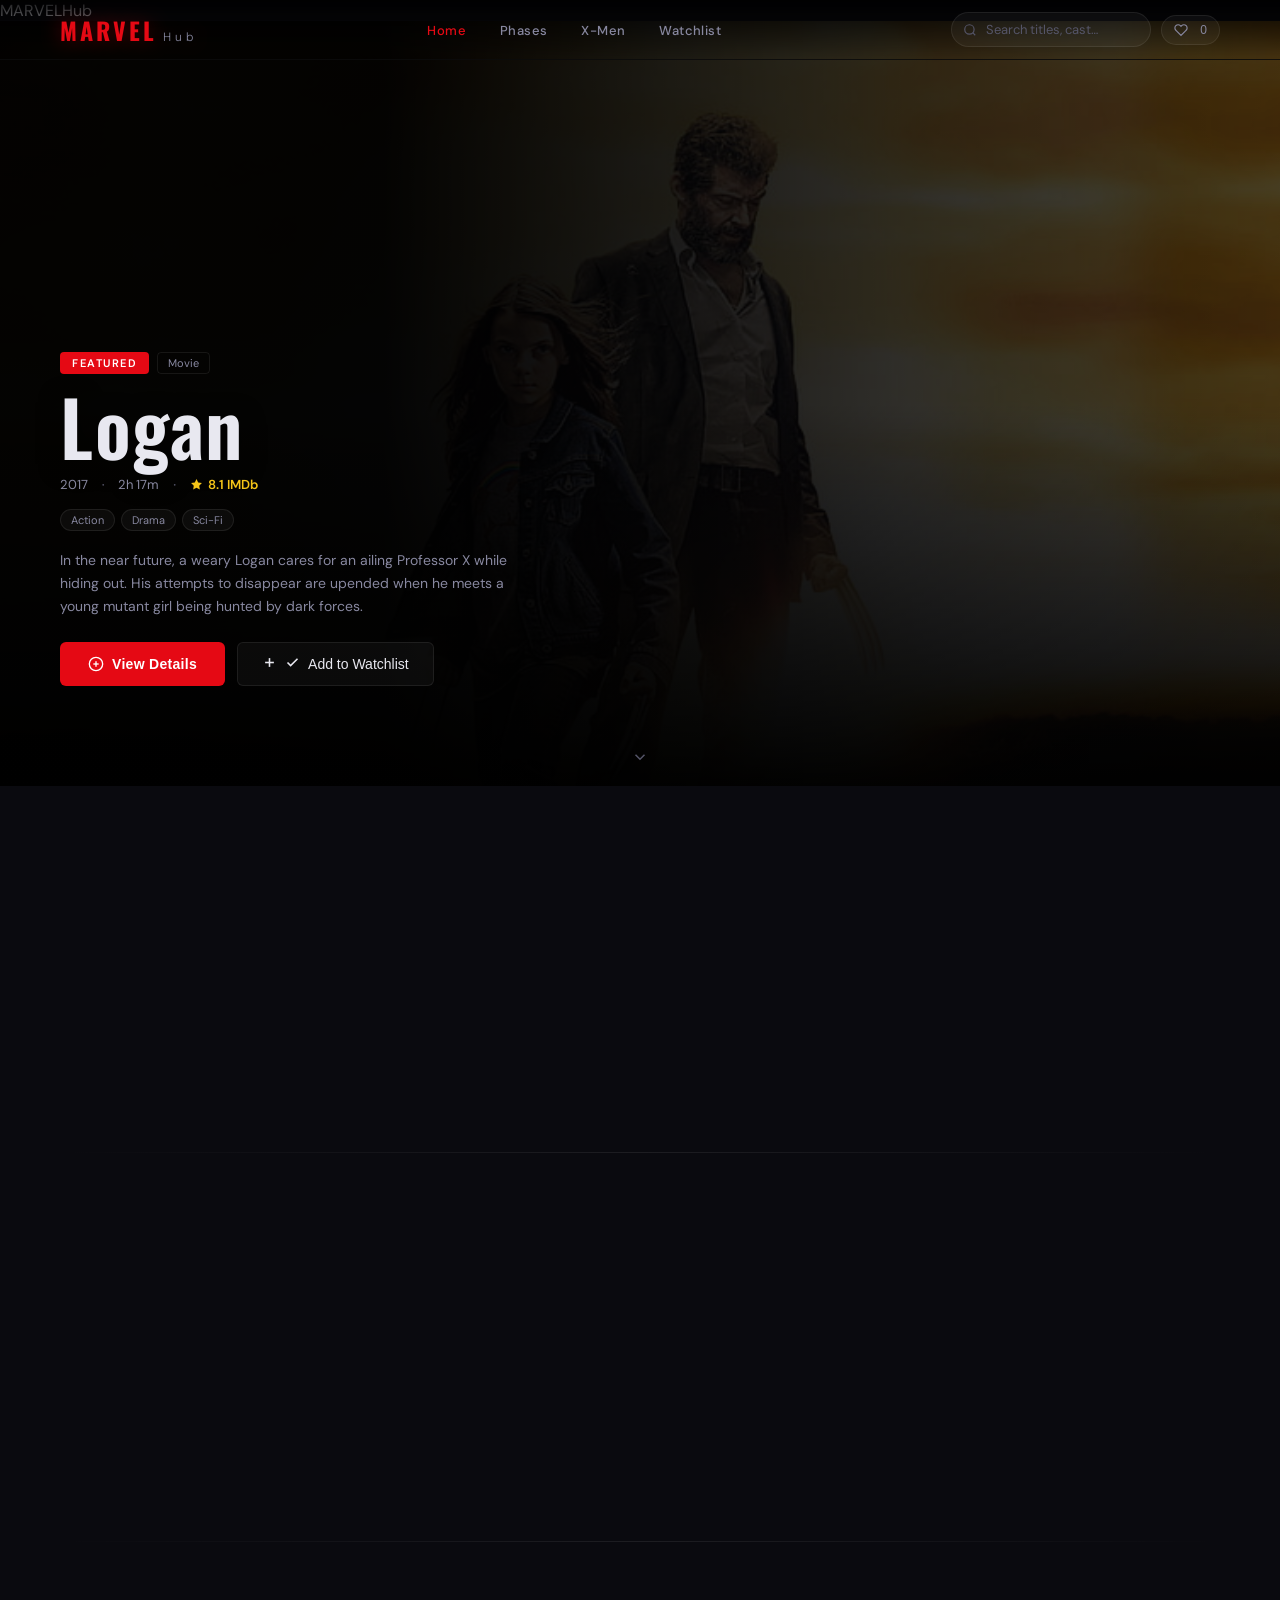
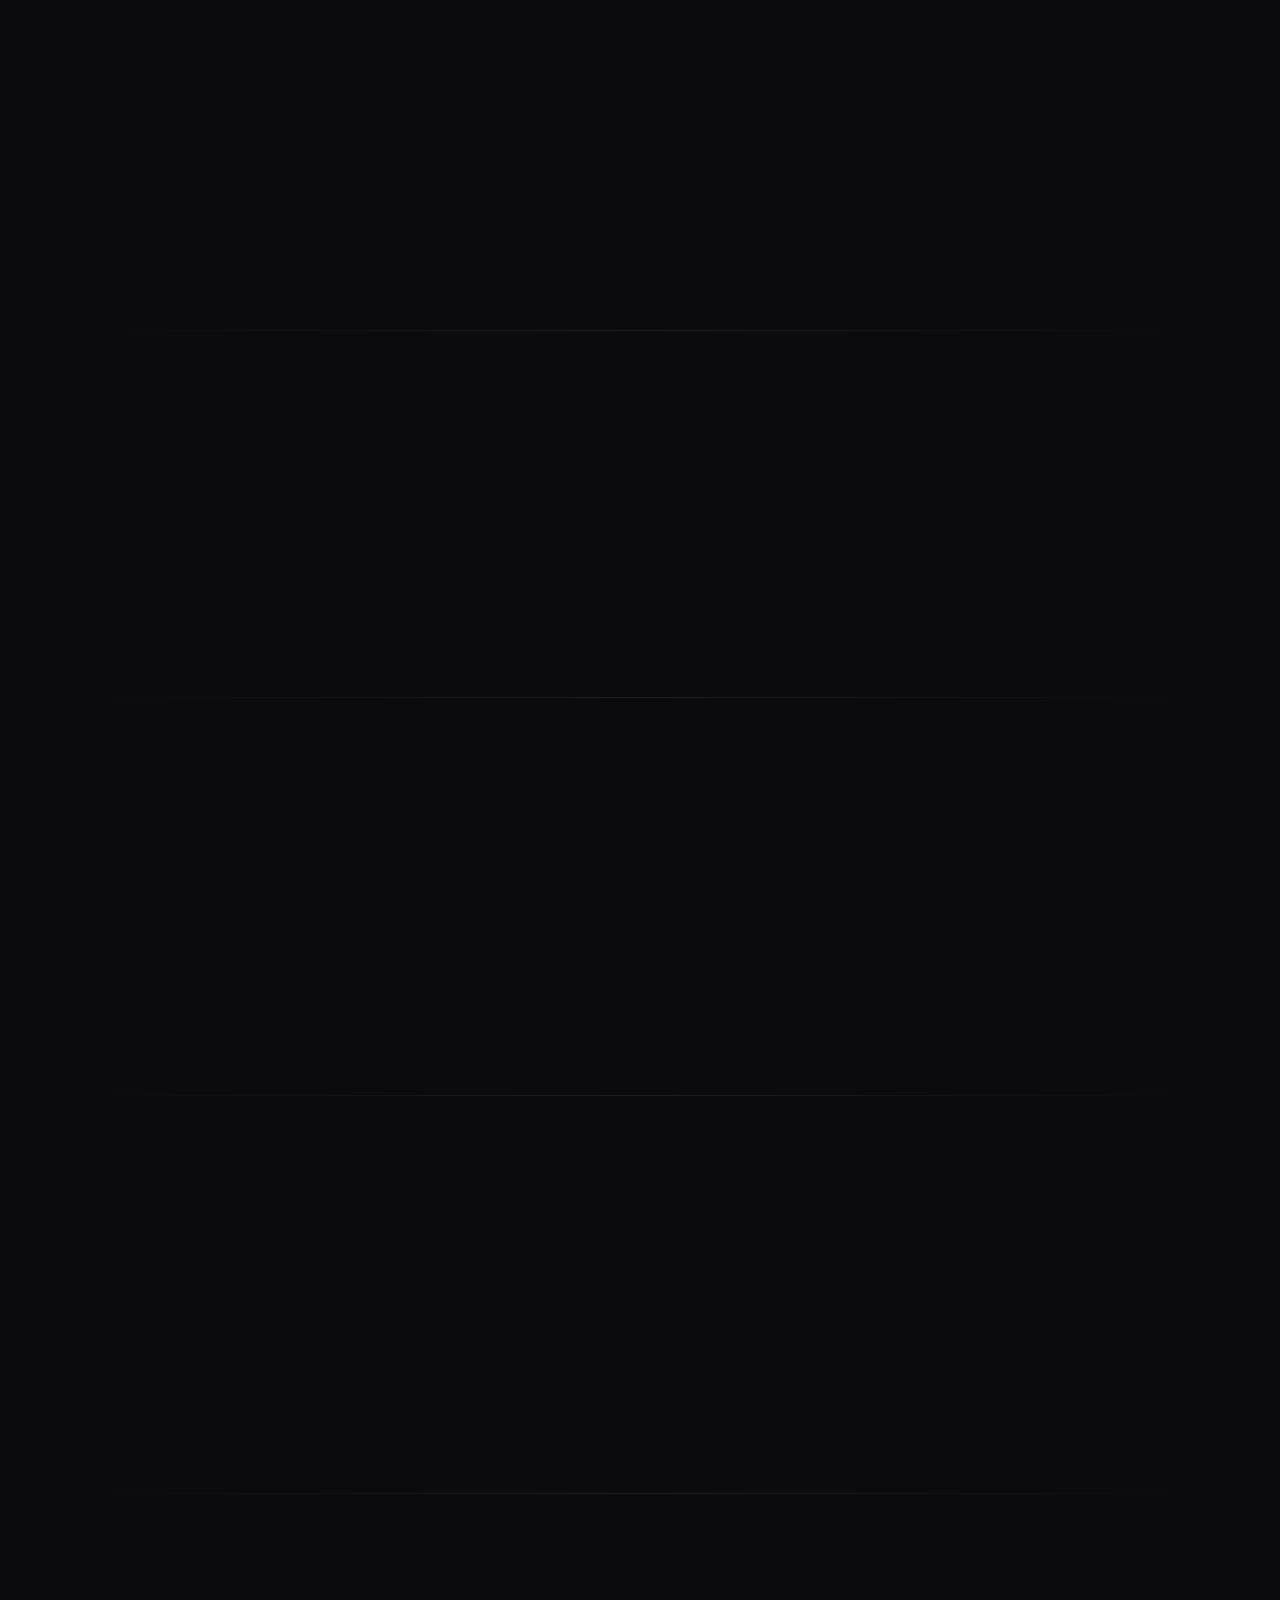
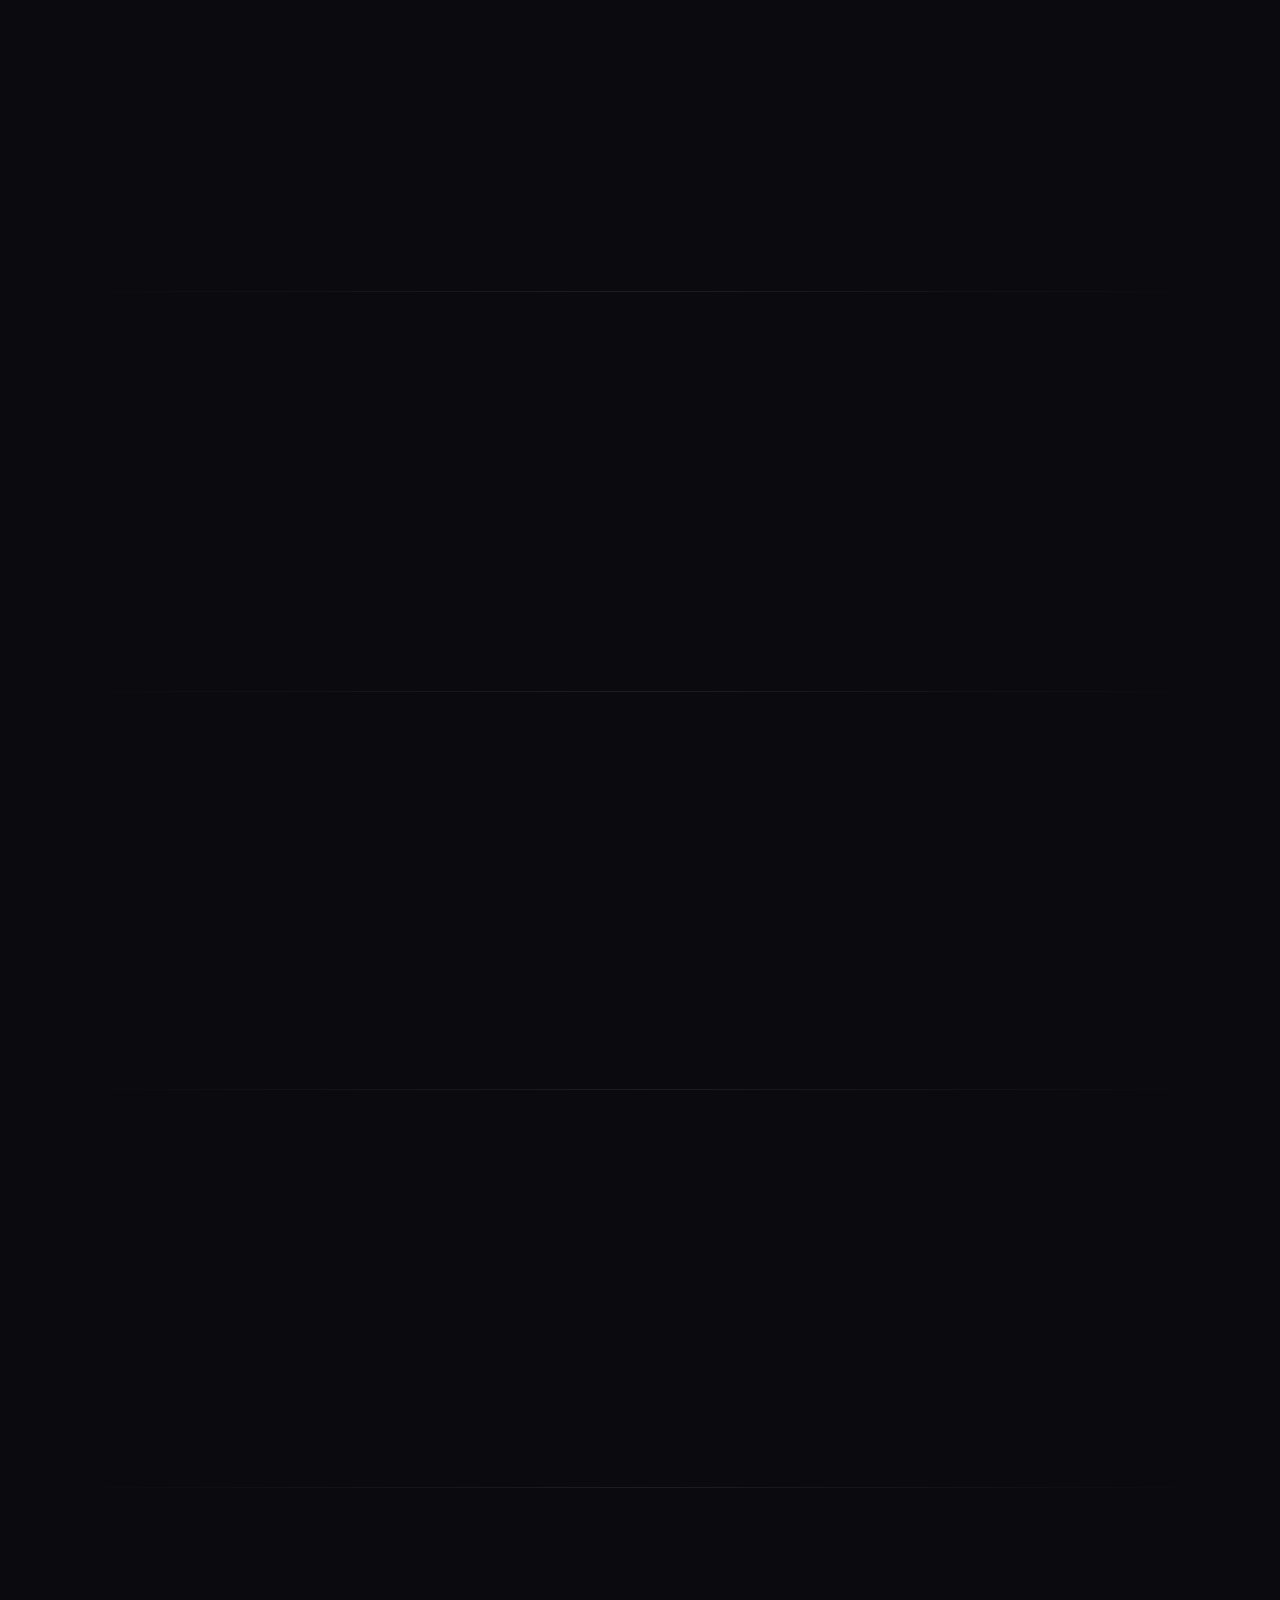
==== commit 28a86ecf: "Update title and navigation branding in index.html Updating index.html 15/11/26" ====
--- a/index.html
+++ b/index.html
@@ -4,18 +4,20 @@
   <meta charset="UTF-8">
   <meta name="viewport" content="width=device-width, initial-scale=1.0">
   <meta name="theme-color" content="#0a0a0f">
-  <title>Marvel Vault — Marvel Collection</title>
+  <title>Marvel Hub — MCU & X-Men Collection</title>
   <meta name="description" content="Browse and download the complete Marvel Cinematic Universe, X-Men, Spider-Man, and Netflix Defenders collection.">
   <link rel="stylesheet" href="style.css">
 </head>
 <body>
+
+<div id="boot-loader"><div class="boot-logo">MARVEL<span>Hub</span></div></div>
 
 <!-- ═══════════════════════════════════════════════
      TOP NAVIGATION
 ════════════════════════════════════════════════ -->
 <nav id="topnav">
   <div class="nav-logo no-select" onclick="showPage('home')">
-    MARVEL<span></span>
+    MARVEL<span>Hub</span>
   </div>
 
   <ul class="nav-links">
@@ -37,7 +39,7 @@
       <svg width="14" height="14" viewBox="0 0 24 24" fill="none" stroke="currentColor" stroke-width="2">
         <path d="M20.84 4.61a5.5 5.5 0 0 0-7.78 0L12 5.67l-1.06-1.06a5.5 5.5 0 0 0-7.78 7.78l1.06 1.06L12 21.23l7.78-7.78 1.06-1.06a5.5 5.5 0 0 0 0-7.78z"/>
       </svg>
-      <span>Watchlist</span>
+      <span></span>
       <span class="wl-count">0</span>
     </button>
   </div>
@@ -177,6 +179,7 @@
 </nav>
 
 <!-- Scripts -->
+<script src="backup.js"></script>
 <script src="data.js"></script>
 <script src="app.js"></script>
 </body>
--- a/style.css
+++ b/style.css
@@ -3,1105 +3,464 @@
    Cinematic dark premium design
 ═══════════════════════════════════════════════════ */
 
-@import url('https://fonts.googleapis.com/css2?family=Oswald:wght@300;400;500;600;700&family=Inter:wght@300;400;500;600&family=DM+Sans:ital,wght@0,300;0,400;0,500;0,600;1,300&display=swap');
-
-/* ─── RESET & BASE ─── */
+@import url('https://fonts.googleapis.com/css2?family=Oswald:wght@300;400;500;600;700&family=DM+Sans:wght@300;400;500;600&family=Syne:wght@700;800&display=swap');
+
 *, *::before, *::after { box-sizing: border-box; margin: 0; padding: 0; }
-html { scroll-behavior: smooth; font-size: 16px; }
+
+html { scroll-behavior: smooth; }
+
 body {
-  background: #080b0f;
-  color: #e2e8f0;
+  background: #0a0a0f;
+  color: #e8e8f0;
   font-family: 'DM Sans', sans-serif;
   min-height: 100vh;
   overflow-x: hidden;
-  -webkit-font-smoothing: antialiased;
-}
-
-/* ─── CSS VARIABLES ─── */
+}
+
 :root {
-  --red: #e8192c;
-  --red-dim: rgba(232,25,44,0.15);
-  --red-glow: rgba(232,25,44,0.35);
-  --gold: #f5c842;
-  --bg-0: #080b0f;
-  --bg-1: #0d1117;
-  --bg-2: #131920;
-  --bg-3: #1a2230;
+  --red: #e50914;
+  --red-dark: #b20710;
+  --gold: #f5c518;
+  --bg: #0a0a0f;
+  --bg2: #111118;
+  --bg3: #1a1a24;
   --glass: rgba(255,255,255,0.04);
-  --glass-md: rgba(255,255,255,0.07);
-  --glass-hover: rgba(255,255,255,0.10);
-  --border: rgba(255,255,255,0.08);
-  --border-md: rgba(255,255,255,0.12);
-  --text-1: #f0f4f8;
-  --text-2: #94a3b8;
-  --text-3: #4a5568;
-  --radius-sm: 8px;
-  --radius: 12px;
-  --radius-lg: 18px;
-  --nav-h: 64px;
-  --bnav-h: 64px;
-  --shadow-card: 0 12px 40px rgba(0,0,0,0.7);
-  --shadow-modal: 0 40px 100px rgba(0,0,0,0.9);
-  --transition: 0.28s cubic-bezier(0.4,0,0.2,1);
-}
-
-/* ─── SCROLLBAR ─── */
+  --glass-border: rgba(255,255,255,0.08);
+  --text: #e8e8f0;
+  --text-muted: #8888a0;
+  --text-dim: #555568;
+  --radius: 10px;
+  --shadow: 0 8px 32px rgba(0,0,0,0.6);
+  --nav-h: 60px;
+}
+
 ::-webkit-scrollbar { width: 6px; height: 6px; }
 ::-webkit-scrollbar-track { background: transparent; }
-::-webkit-scrollbar-thumb { background: var(--bg-3); border-radius: 99px; }
-::-webkit-scrollbar-thumb:hover { background: var(--text-3); }
-
-/* ═══════════════════════════════════════════════════
-   TOP NAVIGATION
-═══════════════════════════════════════════════════ */
-#topnav {
-  position: fixed;
-  top: 0; left: 0; right: 0;
-  z-index: 900;
+::-webkit-scrollbar-thumb { background: var(--bg3); border-radius: 99px; }
+::-webkit-scrollbar-thumb:hover { background: var(--text-dim); }
+
+/* ─── NAV ─── */
+nav#topnav {
+  position: fixed; top: 0; left: 0; right: 0; z-index: 1000;
   height: var(--nav-h);
-  display: flex;
-  align-items: center;
-  justify-content: space-between;
-  padding: 0 32px;
-  transition: background var(--transition), box-shadow var(--transition);
-}
-#topnav.scrolled {
-  background: rgba(8,11,15,0.97);
-  backdrop-filter: blur(20px);
-  -webkit-backdrop-filter: blur(20px);
-  box-shadow: 0 1px 0 var(--border);
+  background: linear-gradient(to bottom, rgba(0,0,0,0.9) 0%, transparent 100%);
+  display: flex; align-items: center; justify-content: space-between;
+  padding: 0 24px;
+  border-bottom: 1px solid rgba(255,255,255,0.04);
+  transition: background 0.3s ease, box-shadow 0.3s ease;
+}
+nav#topnav.scrolled {
+  background: rgba(8,8,12,0.95);
+  box-shadow: 0 1px 0 var(--glass-border);
 }
 
 .nav-logo {
   font-family: 'Oswald', sans-serif;
-  font-size: 22px;
-  font-weight: 700;
+  font-size: 24px; font-weight: 700;
   letter-spacing: 3px;
-  text-transform: uppercase;
   color: var(--red);
-  cursor: pointer;
-  user-select: none;
-  text-shadow: 0 0 30px var(--red-glow);
-  transition: opacity var(--transition);
-}
-.nav-logo:hover { opacity: 0.85; }
-.nav-logo span { color: var(--text-2); font-weight: 300; font-size: 12px; letter-spacing: 5px; margin-left: 4px; vertical-align: middle; }
-
-.nav-links {
-  display: flex;
-  gap: 6px;
-  list-style: none;
-  align-items: center;
-}
+  text-shadow: 0 0 20px rgba(229,9,20,0.4);
+  cursor: pointer; user-select: none;
+}
+.nav-logo span {
+  color: var(--text-muted); font-size: 12px; letter-spacing: 4px;
+  margin-left: 6px; font-family: 'DM Sans', sans-serif; font-weight: 300;
+}
+
+.nav-links { display: flex; gap: 6px; list-style: none; align-items: center; }
 .nav-links li a, .nav-links li button {
   background: none; border: none; cursor: pointer; font-family: inherit;
-  color: var(--text-2);
-  font-size: 13px;
-  font-weight: 500;
-  letter-spacing: 0.3px;
-  padding: 7px 14px;
-  border-radius: 6px;
-  text-decoration: none;
-  transition: color var(--transition), background var(--transition);
-}
-.nav-links li a:hover, .nav-links li button:hover { color: var(--text-1); background: var(--glass); }
-.nav-links li a.active, .nav-links li button.active { color: var(--text-1); }
-
-.nav-right {
-  display: flex;
-  align-items: center;
-  gap: 10px;
-}
-
-.nav-search-wrap {
-  position: relative;
-  display: flex;
-  align-items: center;
-}
-.nav-search-icon {
-  position: absolute; left: 12px;
-  color: var(--text-3);
-  pointer-events: none;
-}
+  color: var(--text-muted); text-decoration: none;
+  font-size: 13px; font-weight: 500; letter-spacing: 0.4px;
+  padding: 7px 14px; border-radius: 6px;
+  transition: color 0.2s, background 0.2s;
+}
+.nav-links li a:hover, .nav-links li button:hover { color: var(--text); background: var(--glass); }
+.nav-links li a.active, .nav-links li button.active { color: var(--red); }
+
+.nav-right { display: flex; align-items: center; gap: 10px; }
+.nav-search-wrap { position: relative; display: flex; align-items: center; }
+.nav-search-icon { position: absolute; left: 12px; color: var(--text-dim); pointer-events: none; }
 #nav-search {
-  background: var(--glass);
-  border: 1px solid var(--border);
-  border-radius: 24px;
-  padding: 8px 16px 8px 36px;
-  color: var(--text-1);
-  font-size: 13px;
-  font-family: inherit;
-  width: 200px;
-  outline: none;
-  transition: all var(--transition);
-}
-#nav-search::placeholder { color: var(--text-3); }
+  background: var(--glass); border: 1px solid var(--glass-border); border-radius: 20px;
+  padding: 8px 14px 8px 34px; color: var(--text); font-size: 13px; font-family: inherit;
+  width: 200px; outline: none; transition: all 0.3s;
+}
+#nav-search::placeholder { color: var(--text-dim); }
 #nav-search:focus {
-  border-color: var(--red);
-  box-shadow: 0 0 0 3px var(--red-dim);
-  width: 260px;
-  background: var(--glass-md);
-}
-
-.watchlist-nav-btn {
-  display: flex; align-items: center; gap: 6px;
-  background: var(--glass);
-  border: 1px solid var(--border);
-  border-radius: 8px;
-  color: var(--text-2);
-  font-size: 12px; font-weight: 500;
-  padding: 7px 12px;
-  cursor: pointer; font-family: inherit;
-  transition: all var(--transition);
-  white-space: nowrap;
-}
-.watchlist-nav-btn:hover { background: var(--glass-hover); color: var(--text-1); border-color: var(--border-md); }
-.watchlist-nav-btn .wl-count {
-  background: var(--red);
-  color: white;
-  font-size: 10px; font-weight: 700;
-  padding: 1px 6px;
-  border-radius: 99px;
-  min-width: 18px; text-align: center;
-  display: none;
-}
-.watchlist-nav-btn .wl-count.visible { display: inline-block; }
-
-/* ═══════════════════════════════════════════════════
-   PAGES
-═══════════════════════════════════════════════════ */
+  border-color: rgba(229,9,20,0.4); background: rgba(255,255,255,0.07);
+  box-shadow: 0 0 0 3px rgba(229,9,20,0.08); width: 250px;
+}
+
+/* ─── PAGES ─── */
 .page { display: none; }
 .page.active { display: block; }
 
-/* ═══════════════════════════════════════════════════
-   HERO BANNER
-═══════════════════════════════════════════════════ */
+/* ─── HERO ─── */
 #hero {
-  position: relative;
-  width: 100%;
-  height: 92vh;
-  min-height: 560px;
-  max-height: 860px;
+  position: relative; height: 85vh; min-height: 500px; max-height: 860px;
+  display: flex; align-items: flex-end;
   overflow: hidden;
-  display: flex;
-  align-items: flex-end;
-}
-
+}
 .hero-bg-img {
-  position: absolute; inset: 0;
-  width: 100%; height: 100%;
-  object-fit: cover;
-  object-position: center center;
-  opacity: 0.55;              /* backdrop: brighter, fills screen naturally */
-  transform: scale(1.0);
-  filter: none;
+  position: absolute; inset: 0; width: 100%; height: 100%;
+  object-fit: cover; object-position: center top;
+  opacity: 0.28; transform: scale(1.0); filter: none;
   transition: opacity 0.7s ease, filter 0.7s ease, transform 0.7s ease;
 }
-/* Poster used as fallback bg — blur + darken + zoom so it looks cinematic */
 .hero-bg-img.is-poster-fallback {
-  opacity: 0.35;
-  transform: scale(1.12);
-  filter: blur(18px) saturate(1.2);
+  opacity: 0.25; transform: scale(1.15); filter: blur(18px) saturate(1.2);
   object-position: center top;
 }
-
 .hero-overlay {
   position: absolute; inset: 0;
-  background:
-    linear-gradient(to right, rgba(8,11,15,0.96) 0%, rgba(8,11,15,0.65) 45%, rgba(8,11,15,0.1) 80%),
-    linear-gradient(to top, rgba(8,11,15,1) 0%, rgba(8,11,15,0.7) 20%, transparent 55%);
-}
-
-.hero-noise {
-  position: absolute; inset: 0;
-  background-image: url("data:image/svg+xml,%3Csvg viewBox='0 0 256 256' xmlns='http://www.w3.org/2000/svg'%3E%3Cfilter id='noise'%3E%3CfeTurbulence type='fractalNoise' baseFrequency='0.9' numOctaves='4' stitchTiles='stitch'/%3E%3C/filter%3E%3Crect width='100%25' height='100%25' filter='url(%23noise)' opacity='0.04'/%3E%3C/svg%3E");
-  opacity: 0.4;
-  pointer-events: none;
-}
-
+  background: linear-gradient(to right, rgba(0,0,0,0.95) 30%, rgba(0,0,0,0.4) 70%, rgba(0,0,0,0.1) 100%),
+              linear-gradient(to top, rgba(0,0,0,0.95) 0%, transparent 50%);
+}
 .hero-content {
-  position: relative;
-  z-index: 2;
-  padding: 0 60px 80px;
-  max-width: 620px;
-  animation: heroFadeIn 0.9s ease both;
-}
-@keyframes heroFadeIn {
-  from { opacity: 0; transform: translateY(24px); }
-  to   { opacity: 1; transform: translateY(0); }
-}
-
-.hero-eyebrow {
-  display: inline-flex;
-  align-items: center;
-  gap: 8px;
-  margin-bottom: 14px;
-}
+  position: relative; z-index: 1; max-width: 560px;
+  padding: 0 0 80px 60px;
+  animation: heroFadeIn 0.8s ease both;
+}
+@keyframes heroFadeIn { from { opacity: 0; transform: translateY(20px); } to { opacity: 1; transform: translateY(0); } }
+
+.hero-eyebrow { display: flex; align-items: center; gap: 8px; margin-bottom: 16px; }
 .hero-badge {
-  background: var(--red);
-  color: white;
-  font-family: 'Oswald', sans-serif;
-  font-size: 10px; font-weight: 600;
-  letter-spacing: 2px;
-  padding: 4px 10px;
-  border-radius: 4px;
-  text-transform: uppercase;
+  display: inline-flex; align-items: center; gap: 6px;
+  background: var(--red); color: white;
+  font-size: 11px; font-weight: 600; letter-spacing: 1.5px;
+  padding: 4px 12px; border-radius: 4px; text-transform: uppercase;
 }
 .hero-phase-tag {
-  font-size: 12px;
-  color: var(--text-2);
-  letter-spacing: 0.5px;
-  border: 1px solid var(--border);
-  padding: 3px 10px;
-  border-radius: 4px;
-}
-
+  font-size: 11px; color: var(--text-muted);
+  border: 1px solid var(--glass-border); padding: 3px 10px; border-radius: 4px;
+}
 .hero-title {
-  font-family: 'Oswald', sans-serif;
-  font-size: clamp(44px, 6.5vw, 84px);
-  font-weight: 700;
-  line-height: 0.95;
-  letter-spacing: 1px;
-  text-transform: uppercase;
-  color: var(--text-1);
-  text-shadow: 0 4px 32px rgba(0,0,0,0.8);
-  margin-bottom: 16px;
-}
-
-.hero-meta-row {
-  display: flex;
-  align-items: center;
-  gap: 10px;
-  margin-bottom: 16px;
-  flex-wrap: wrap;
-}
-.hero-meta-row .dot { color: var(--text-3); font-size: 4px; }
-.hero-meta-row span { font-size: 13px; color: var(--text-2); font-weight: 400; }
-.hero-rating-badge {
-  display: flex; align-items: center; gap: 4px;
-  color: var(--gold) !important;
-  font-weight: 600 !important;
-}
-.hero-rating-badge svg { color: var(--gold); }
-
-.hero-genres {
-  display: flex; gap: 6px; flex-wrap: wrap;
-  margin-bottom: 18px;
-}
-.hero-genre-tag {
-  font-size: 11px;
-  color: var(--text-2);
-  background: var(--glass);
-  border: 1px solid var(--border);
-  padding: 3px 10px;
-  border-radius: 20px;
-}
-
-.hero-plot {
-  font-size: 14px;
-  line-height: 1.7;
-  color: var(--text-2);
-  max-width: 480px;
-  margin-bottom: 28px;
-}
-
-.hero-actions {
-  display: flex;
-  gap: 12px;
-  flex-wrap: wrap;
-}
+  font-family: 'Oswald', sans-serif; font-size: clamp(40px, 6vw, 76px);
+  line-height: 0.95; letter-spacing: 1.5px; margin-bottom: 14px;
+  text-shadow: 0 4px 24px rgba(0,0,0,0.8); font-weight: 600;
+}
+.hero-meta-row { display: flex; align-items: center; gap: 14px; margin-bottom: 16px; flex-wrap: wrap; }
+.hero-meta-row .dot { color: var(--text-dim); font-size: 4px; }
+.hero-meta-row span { font-size: 13px; color: var(--text-muted); }
+.hero-rating-badge { display: flex; align-items: center; gap: 5px; color: var(--gold) !important; font-weight: 600 !important; }
+.hero-rating-badge svg { fill: var(--gold); }
+.hero-genres { display: flex; gap: 6px; flex-wrap: wrap; margin-bottom: 18px; }
+.hero-genre-tag { font-size: 11px; color: var(--text-muted); background: var(--glass); border: 1px solid var(--glass-border); padding: 3px 10px; border-radius: 20px; }
+.hero-plot { font-size: 14px; line-height: 1.65; color: var(--text-muted); margin-bottom: 24px; max-width: 460px; }
+.hero-actions { display: flex; gap: 12px; flex-wrap: wrap; }
 
 .btn-hero-primary {
-  display: inline-flex; align-items: center; gap: 8px;
-  background: var(--red);
-  color: white; border: none;
-  padding: 13px 28px;
-  border-radius: var(--radius-sm);
-  font-family: 'Oswald', sans-serif;
-  font-size: 15px; font-weight: 500;
-  letter-spacing: 1.5px;
-  text-transform: uppercase;
-  cursor: pointer;
-  transition: all var(--transition);
-  box-shadow: 0 4px 20px var(--red-glow);
-}
-.btn-hero-primary:hover {
-  background: #c8111f;
-  transform: translateY(-2px);
-  box-shadow: 0 8px 30px var(--red-glow);
-}
-
+  background: var(--red); color: white; border: none; padding: 12px 28px; border-radius: 6px;
+  font-size: 14px; font-weight: 600; letter-spacing: 0.3px; cursor: pointer;
+  transition: all 0.2s; display: inline-flex; align-items: center; gap: 8px;
+}
+.btn-hero-primary:hover { background: var(--red-dark); transform: translateY(-1px); }
 .btn-hero-watchlist {
-  display: inline-flex; align-items: center; gap: 8px;
-  background: var(--glass-md);
-  color: var(--text-1);
-  border: 1px solid var(--border-md);
-  padding: 13px 22px;
-  border-radius: var(--radius-sm);
-  font-family: 'DM Sans', sans-serif;
-  font-size: 14px; font-weight: 500;
-  cursor: pointer;
-  backdrop-filter: blur(10px);
-  transition: all var(--transition);
-}
-.btn-hero-watchlist:hover { background: var(--glass-hover); border-color: rgba(255,255,255,0.2); transform: translateY(-2px); }
-.btn-hero-watchlist.in-list { color: var(--gold); border-color: rgba(245,200,66,0.3); background: rgba(245,200,66,0.08); }
+  background: var(--glass); color: var(--text); border: 1px solid var(--glass-border);
+  padding: 12px 24px; border-radius: 6px; font-size: 14px; font-weight: 500; cursor: pointer;
+  transition: all 0.2s; display: inline-flex; align-items: center; gap: 8px;
+}
+.btn-hero-watchlist:hover { background: rgba(255,255,255,0.08); }
+.btn-hero-watchlist.in-list { color: var(--gold); border-color: rgba(245,197,24,0.35); background: rgba(245,197,24,0.08); }
 .btn-hero-watchlist svg.check { display: none; }
 .btn-hero-watchlist.in-list svg.plus { display: none; }
 .btn-hero-watchlist.in-list svg.check { display: inline; }
 
-/* Hero scroll indicator */
 .hero-scroll-hint {
-  position: absolute; bottom: 24px; left: 50%; transform: translateX(-50%);
+  position: absolute; bottom: 20px; left: 50%; transform: translateX(-50%);
   display: flex; flex-direction: column; align-items: center; gap: 6px;
-  color: var(--text-3); font-size: 10px; letter-spacing: 2px;
-  text-transform: uppercase; z-index: 2;
-  animation: scrollBounce 2s ease infinite;
-}
-@keyframes scrollBounce {
-  0%,100% { transform: translateX(-50%) translateY(0); }
-  50% { transform: translateX(-50%) translateY(6px); }
-}
-
-/* ═══════════════════════════════════════════════════
-   CONTENT ROWS
-═══════════════════════════════════════════════════ */
+  color: var(--text-dim); font-size: 10px; letter-spacing: 2px; text-transform: uppercase;
+  animation: scrollBounce 2s ease infinite; z-index: 2;
+}
+@keyframes scrollBounce { 0%,100% { transform: translateX(-50%) translateY(0); } 50% { transform: translateX(-50%) translateY(6px); } }
+
+/* ─── CONTENT ROWS ─── */
 #home-rows { padding-bottom: 40px; }
-
 .content-section {
-  padding: 36px 0 4px;
-  opacity: 0;
-  transform: translateY(20px);
+  padding: 32px 0 4px; opacity: 0; transform: translateY(20px);
   transition: opacity 0.6s ease, transform 0.6s ease;
+  content-visibility: auto; contain-intrinsic-size: auto 320px;
 }
 .content-section.visible { opacity: 1; transform: translateY(0); }
-
-.section-header {
-  display: flex;
-  align-items: center;
-  justify-content: space-between;
-  padding: 0 32px 14px;
-}
-
-.section-title-wrap {
-  display: flex;
-  align-items: center;
-  gap: 12px;
-}
-
-.section-phase-dot {
-  width: 10px; height: 10px;
-  border-radius: 50%;
-  flex-shrink: 0;
-}
-
-.section-title {
-  font-family: 'Oswald', sans-serif;
-  font-size: 19px;
-  font-weight: 500;
-  letter-spacing: 0.8px;
-  color: var(--text-1);
-  text-transform: uppercase;
-}
-
-.section-count {
-  font-size: 11px;
-  color: var(--text-3);
-  margin-left: 4px;
-}
-
+.section-header { display: flex; align-items: center; padding: 0 24px; margin-bottom: 16px; gap: 12px; }
+.section-title-wrap { display: flex; align-items: center; gap: 12px; }
+.section-phase-dot { width: 10px; height: 10px; border-radius: 50%; flex-shrink: 0; }
+.section-title { font-family: 'Syne', sans-serif; font-size: 18px; font-weight: 700; letter-spacing: 0.3px; }
+.section-count { font-size: 11px; color: var(--text-dim); margin-left: 4px; }
 .section-see-all {
-  font-size: 12px;
-  color: var(--text-3);
-  background: none; border: none; cursor: pointer;
-  font-family: inherit;
-  display: flex; align-items: center; gap: 4px;
-  transition: color var(--transition);
-  padding: 4px 8px;
-}
-.section-see-all:hover { color: var(--text-2); }
-
-/* scroll row */
+  font-size: 12px; color: var(--text-dim); background: none; border: none; cursor: pointer;
+  font-family: inherit; display: flex; align-items: center; gap: 4px; margin-left: auto;
+  transition: color 0.2s; padding: 4px 8px;
+}
+.section-see-all:hover { color: var(--text-muted); }
+
 .poster-row {
-  display: flex;
-  gap: 10px;
-  overflow-x: auto;
-  padding: 6px 32px 20px;
-  scroll-snap-type: x mandatory;
-  scroll-padding-left: 32px;
-  scrollbar-width: none;
-  -ms-overflow-style: none;
+  display: flex; gap: 12px; overflow-x: auto; padding: 8px 24px 20px;
+  scroll-snap-type: x mandatory; scroll-padding-left: 24px; scrollbar-width: none;
 }
 .poster-row::-webkit-scrollbar { display: none; }
 
 /* ─── CARD ─── */
-.card {
-  flex-shrink: 0;
-  width: 148px;
-  scroll-snap-align: start;
-  cursor: pointer;
-  position: relative;
-}
-.card:hover { z-index: 2; }
-
+.card { flex-shrink: 0; width: 150px; cursor: pointer; scroll-snap-align: start; transition: transform 0.3s cubic-bezier(.2,.8,.2,1); position: relative; }
+.card:hover { transform: translateY(-6px) scale(1.03); z-index: 2; }
 .card-poster-wrap {
-  position: relative;
-  width: 100%;
-  aspect-ratio: 2/3;
-  border-radius: var(--radius);
-  overflow: hidden;
-  background: var(--bg-3);
-  box-shadow: var(--shadow-card);
-  border: 1px solid var(--border);
-  transition: transform var(--transition), box-shadow var(--transition), border-color var(--transition);
-}
-.card:hover .card-poster-wrap {
-  transform: translateY(-8px) scale(1.03);
-  box-shadow: 0 24px 60px rgba(0,0,0,0.85), 0 0 0 1px rgba(255,255,255,0.15);
-  border-color: rgba(255,255,255,0.18);
-}
-
-.card-poster-wrap img {
-  width: 100%; height: 100%;
-  object-fit: cover; display: block;
-  transition: transform 0.5s ease;
-}
-.card:hover .card-poster-wrap img { transform: scale(1.07); }
-
-/* skeleton shimmer while loading */
-.card-poster-wrap img.loading {
-  opacity: 0;
-}
-.card-poster-wrap::before {
-  content: '';
-  position: absolute; inset: 0;
-  background: linear-gradient(110deg, var(--bg-2) 30%, var(--bg-3) 50%, var(--bg-2) 70%);
-  background-size: 200% 100%;
-  animation: shimmer 1.6s infinite;
-  border-radius: var(--radius);
-  z-index: 0;
-}
-.card-poster-wrap img { position: relative; z-index: 1; }
+  width: 100%; aspect-ratio: 2/3; border-radius: var(--radius); overflow: hidden;
+  position: relative; background: var(--bg3); box-shadow: var(--shadow);
+  border: 1px solid var(--glass-border); transition: border-color 0.3s;
+}
+.card:hover .card-poster-wrap { border-color: rgba(229,9,20,0.4); }
+.card-poster-wrap img { width: 100%; height: 100%; object-fit: cover; display: block; transition: transform 0.4s; position: relative; z-index: 1; }
+.card:hover .card-poster-wrap img { transform: scale(1.06); }
+.card-poster-wrap:has(img.loading)::before {
+  content: ''; position: absolute; inset: 0;
+  background: linear-gradient(110deg, var(--bg2) 30%, var(--bg3) 50%, var(--bg2) 70%);
+  background-size: 200% 100%; animation: shimmer 1.5s infinite; z-index: 0;
+}
 @keyframes shimmer { to { background-position: -200% 0; } }
 
-/* type badge */
-.card-type-badge {
-  position: absolute; top: 8px; left: 8px; z-index: 2;
-  font-size: 9px; font-weight: 700; letter-spacing: 1px;
-  text-transform: uppercase;
-  padding: 3px 7px;
-  border-radius: 4px;
-  backdrop-filter: blur(8px);
-}
-.badge-movie { background: rgba(232,25,44,0.85); color: white; }
-.badge-series { background: rgba(61,189,217,0.85); color: white; }
-.badge-animated { background: rgba(155,89,212,0.85); color: white; }
-.badge-special { background: rgba(245,200,66,0.85); color: #000; }
-
-/* watchlist heart on card */
+.card-hover-overlay {
+  position: absolute; inset: 0; background: linear-gradient(to top, rgba(0,0,0,0.85) 0%, transparent 50%);
+  opacity: 0; transition: opacity 0.3s; display: flex; align-items: flex-end; justify-content: center; padding: 12px; z-index: 2;
+}
+.card:hover .card-hover-overlay { opacity: 1; }
+.card-hover-title { font-size: 12px; font-weight: 600; color: white; text-align: center; }
+
+.card-type-tag, .card-type-badge {
+  position: absolute; top: 8px; left: 8px; z-index: 3;
+  background: rgba(0,0,0,0.7); color: var(--text-muted); font-size: 9px; font-weight: 600;
+  letter-spacing: 0.8px; text-transform: uppercase; padding: 3px 7px; border-radius: 4px;
+  border: 1px solid rgba(255,255,255,0.1);
+}
+
 .card-wl-btn {
   position: absolute; top: 8px; right: 8px; z-index: 3;
-  width: 30px; height: 30px;
-  background: rgba(8,11,15,0.75);
-  border: 1px solid var(--border-md);
-  border-radius: 50%;
-  display: flex; align-items: center; justify-content: center;
-  cursor: pointer;
-  opacity: 0;
-  transition: opacity var(--transition), background var(--transition), transform 0.2s;
-  backdrop-filter: blur(6px);
+  background: rgba(0,0,0,0.7); border: 1px solid rgba(255,255,255,0.15); border-radius: 50%;
+  width: 28px; height: 28px; display: flex; align-items: center; justify-content: center;
+  cursor: pointer; opacity: 0; transition: opacity 0.2s, background 0.2s, transform 0.2s;
 }
 .card:hover .card-wl-btn { opacity: 1; }
-.card-wl-btn:hover { background: rgba(232,25,44,0.8); transform: scale(1.1); }
-.card-wl-btn.in-list { opacity: 1; background: rgba(23,25,44,0); }
-.card-wl-btn svg { width: 14px; height: 14px; }
-
-/* card overlay on hover */
-.card-hover-overlay {
-  position: absolute; inset: 0; z-index: 2;
-  background: linear-gradient(to top, rgba(8,11,15,0.96) 0%, rgba(8,11,15,0.4) 50%, transparent 75%);
-  opacity: 0;
-  transition: opacity var(--transition);
-  border-radius: var(--radius);
-  display: flex;
-  flex-direction: column;
-  justify-content: flex-end;
-  padding: 12px 10px;
-}
-.card:hover .card-hover-overlay { opacity: 1; }
-.card-hover-title {
-  font-family: 'Oswald', sans-serif;
-  font-size: 13px; font-weight: 500;
-  letter-spacing: 0.5px;
-  color: white;
-  line-height: 1.2;
-  margin-bottom: 4px;
-}
-.card-hover-meta {
-  font-size: 10px; color: var(--text-2);
-  display: flex; align-items: center; gap: 5px;
-}
-.card-hover-rating { color: var(--gold); font-weight: 600; }
-
-/* card info below poster */
-.card-info {
-  padding: 8px 2px 0;
-}
-.card-info-title {
-  font-size: 12px; font-weight: 500;
-  color: var(--text-2);
-  white-space: nowrap; overflow: hidden; text-overflow: ellipsis;
-  transition: color var(--transition);
-}
-.card:hover .card-info-title { color: var(--text-1); }
-.card-info-year { font-size: 11px; color: var(--text-3); margin-top: 2px; }
-
-/* ═══════════════════════════════════════════════════
-   SECTION DIVIDERS
-═══════════════════════════════════════════════════ */
-.section-divider {
-  height: 1px;
-  margin: 0 32px;
-  background: linear-gradient(to right, transparent, var(--border), transparent);
-}
-
-/* ═══════════════════════════════════════════════════
-   SEARCH PAGE
-═══════════════════════════════════════════════════ */
-#search-page {
-  padding: calc(var(--nav-h) + 32px) 32px 120px;
-  min-height: 100vh;
-}
-
-.search-page-header {
-  margin-bottom: 28px;
-}
-.search-page-title {
-  font-family: 'Oswald', sans-serif;
-  font-size: 28px; font-weight: 600;
-  letter-spacing: 1px;
-  text-transform: uppercase;
-  color: var(--text-1);
-  margin-bottom: 6px;
-}
-.search-page-sub { font-size: 13px; color: var(--text-3); }
-
-/* filter pills */
-.search-filters {
-  display: flex; gap: 8px; flex-wrap: wrap;
-  margin-bottom: 24px;
-}
+.card-wl-btn:hover { background: rgba(229,9,20,0.85); transform: scale(1.1); }
+.card-wl-btn.in-list { opacity: 1; background: rgba(0,0,00,0.1); }
+.card-wl-btn svg { width: 13px; height: 13px; }
+
+.card-info { padding: 8px 2px 0; }
+.card-info-title, .card-title { font-size: 12px; font-weight: 500; white-space: nowrap; overflow: hidden; text-overflow: ellipsis; }
+.card-info-year, .card-year { font-size: 11px; color: var(--text-dim); margin-top: 2px; }
+
+.section-divider { height: 1px; background: linear-gradient(to right, transparent, var(--glass-border), transparent); margin: 8px 24px; }
+
+/* ─── SEARCH PAGE ─── */
+#search-page { padding: calc(var(--nav-h) + 20px) 24px 100px; min-height: 100vh; }
+.search-page-title, .search-title { font-family: 'Syne', sans-serif; font-size: 22px; font-weight: 700; margin-bottom: 8px; }
+.search-page-sub { font-size: 12px; color: var(--text-dim); margin-bottom: 20px; }
+.search-filters { display: flex; gap: 8px; flex-wrap: wrap; margin-bottom: 20px; }
 .filter-pill {
-  background: var(--glass);
-  border: 1px solid var(--border);
-  color: var(--text-2);
-  font-size: 12px; font-weight: 500;
-  padding: 6px 14px;
-  border-radius: 99px;
-  cursor: pointer; font-family: inherit;
-  transition: all var(--transition);
-}
-.filter-pill:hover { background: var(--glass-hover); color: var(--text-1); }
-.filter-pill.active { background: var(--red-dim); border-color: var(--red); color: var(--red); }
-
-.search-results-grid {
-  display: grid;
-  grid-template-columns: repeat(auto-fill, minmax(145px, 1fr));
-  gap: 16px;
-}
-
-.search-empty {
-  text-align: center;
-  padding: 80px 0;
-}
-.search-empty-icon { font-size: 56px; margin-bottom: 16px; opacity: 0.4; }
-.search-empty-title { font-family: 'Oswald', sans-serif; font-size: 24px; color: var(--text-2); margin-bottom: 8px; }
-.search-empty-sub { font-size: 14px; color: var(--text-3); }
-
-/* ═══════════════════════════════════════════════════
-   PHASES PAGE
-═══════════════════════════════════════════════════ */
-#phases-page {
-  padding: calc(var(--nav-h) + 32px) 32px 120px;
-  min-height: 100vh;
-}
-
-.phases-hero {
-  margin-bottom: 48px;
-}
-.phases-hero-title {
-  font-family: 'Oswald', sans-serif;
-  font-size: 42px; font-weight: 700;
-  letter-spacing: 2px; text-transform: uppercase;
-  margin-bottom: 8px;
-  background: linear-gradient(135deg, #f0f4f8 0%, #94a3b8 100%);
-  -webkit-background-clip: text;
-  -webkit-text-fill-color: transparent;
-  background-clip: text;
-}
-.phases-hero-sub { font-size: 14px; color: var(--text-3); }
-
-.phase-block { margin-bottom: 52px; }
-.phase-block-header {
-  display: flex; align-items: center; gap: 14px;
-  margin-bottom: 20px;
-  padding-bottom: 14px;
-  border-bottom: 1px solid var(--border);
-}
-.phase-block-number {
-  font-family: 'Oswald', sans-serif;
-  font-size: 64px; font-weight: 700;
-  line-height: 1;
-  opacity: 0.12;
-  color: white;
-}
-.phase-block-info {}
-.phase-block-name {
-  font-family: 'Oswald', sans-serif;
-  font-size: 22px; font-weight: 600;
-  letter-spacing: 1px; text-transform: uppercase;
-  margin-bottom: 4px;
-}
-.phase-block-count { font-size: 12px; color: var(--text-3); }
-
-.phase-grid {
-  display: grid;
-  grid-template-columns: repeat(auto-fill, minmax(145px, 1fr));
-  gap: 14px;
-}
-
-/* ═══════════════════════════════════════════════════
-   X-MEN PAGE
-═══════════════════════════════════════════════════ */
-#xmen-page {
-  padding: calc(var(--nav-h) + 32px) 32px 120px;
-  min-height: 100vh;
-}
-.xmen-page-title {
-  font-family: 'Oswald', sans-serif;
-  font-size: 40px; font-weight: 700; letter-spacing: 2px;
-  text-transform: uppercase; margin-bottom: 6px;
-}
-.xmen-page-sub { font-size: 14px; color: var(--text-3); margin-bottom: 32px; }
-
-/* ═══════════════════════════════════════════════════
-   WATCHLIST PAGE
-═══════════════════════════════════════════════════ */
-#watchlist-page {
-  padding: calc(var(--nav-h) + 32px) 32px 120px;
-  min-height: 100vh;
-}
-.watchlist-page-header {
-  display: flex; align-items: center; justify-content: space-between;
-  margin-bottom: 28px;
-}
-.watchlist-page-title {
-  font-family: 'Oswald', sans-serif;
-  font-size: 32px; font-weight: 600;
-  letter-spacing: 1px; text-transform: uppercase;
-}
+  background: var(--glass); border: 1px solid var(--glass-border); color: var(--text-muted);
+  font-size: 12px; font-weight: 500; padding: 6px 14px; border-radius: 20px; cursor: pointer;
+  font-family: inherit; transition: all 0.2s;
+}
+.filter-pill:hover { background: rgba(255,255,255,0.08); color: var(--text); }
+.filter-pill.active { background: var(--red); border-color: var(--red); color: white; }
+.search-results-grid, .search-grid {
+  display: grid; grid-template-columns: repeat(auto-fill, minmax(140px, 1fr)); gap: 16px;
+}
+.search-empty, .no-results { text-align: center; padding: 60px 24px; color: var(--text-muted); }
+.search-empty-icon { font-size: 40px; margin-bottom: 12px; opacity: 0.5; }
+.search-empty-title, .no-results h3 { font-family: 'Syne', sans-serif; font-size: 20px; margin-bottom: 8px; color: var(--text); }
+.search-empty-sub { font-size: 13px; color: var(--text-dim); }
+
+/* ─── PHASES / XMEN PAGES ─── */
+#phases-page, #xmen-page { padding: calc(var(--nav-h) + 20px) 24px 100px; min-height: 100vh; }
+.phases-title, .phases-hero-title, .xmen-page-title {
+  font-family: 'Oswald', sans-serif; font-size: 38px; font-weight: 600; letter-spacing: 1px; margin-bottom: 8px;
+}
+.phases-sub, .phases-hero-sub, .xmen-page-sub { color: var(--text-muted); font-size: 14px; margin-bottom: 32px; }
+
+.phase-divider { display: flex; align-items: center; gap: 14px; padding: 28px 24px 4px; }
+.phase-divider-line { flex: 1; height: 1px; background: var(--glass-border); }
+.phase-divider-label { font-family: 'Oswald', sans-serif; font-size: 18px; letter-spacing: 1.5px; }
+
+.phase-block { margin-bottom: 40px; }
+.phase-block-header { display: flex; align-items: center; gap: 16px; margin-bottom: 18px; padding-bottom: 12px; border-bottom: 1px solid var(--glass-border); }
+.phase-block-number { font-family: 'Oswald', sans-serif; font-size: 48px; font-weight: 700; line-height: 1; opacity: 0.85; }
+.phase-block-name { font-family: 'Oswald', sans-serif; font-size: 19px; font-weight: 600; letter-spacing: 0.5px; margin-bottom: 3px; }
+.phase-block-count { font-size: 12px; color: var(--text-dim); }
+.phase-grid { display: grid; grid-template-columns: repeat(auto-fill, minmax(140px, 1fr)); gap: 14px; }
+
+/* ─── WATCHLIST PAGE ─── */
+#watchlist-page { padding: calc(var(--nav-h) + 20px) 24px 100px; min-height: 100vh; }
+.watchlist-page-header { display: flex; align-items: center; justify-content: space-between; margin-bottom: 24px; }
+.watchlist-page-title { font-family: 'Oswald', sans-serif; font-size: 28px; font-weight: 600; letter-spacing: 0.5px; }
 .clear-watchlist-btn {
-  font-size: 12px; color: var(--text-3);
-  background: none; border: 1px solid var(--border);
-  border-radius: 6px; padding: 6px 12px;
-  cursor: pointer; font-family: inherit;
-  transition: all var(--transition);
+  font-size: 12px; color: var(--text-dim); background: none; border: 1px solid var(--glass-border);
+  border-radius: 6px; padding: 6px 12px; cursor: pointer; font-family: inherit; transition: all 0.2s;
 }
 .clear-watchlist-btn:hover { color: var(--red); border-color: var(--red); }
-
-.watchlist-empty {
-  text-align: center;
-  padding: 100px 0;
-}
-.watchlist-empty-icon { font-size: 64px; opacity: 0.3; margin-bottom: 16px; }
-.watchlist-empty-title { font-family: 'Oswald', sans-serif; font-size: 26px; color: var(--text-2); margin-bottom: 8px; }
-.watchlist-empty-sub { font-size: 14px; color: var(--text-3); }
-
-/* ═══════════════════════════════════════════════════
-   DETAIL MODAL
-═══════════════════════════════════════════════════ */
+.watchlist-empty { text-align: center; padding: 80px 0; }
+.watchlist-empty-icon { font-size: 48px; opacity: 0.4; margin-bottom: 14px; }
+.watchlist-empty-title { font-family: 'Syne', sans-serif; font-size: 22px; color: var(--text-muted); margin-bottom: 6px; }
+.watchlist-empty-sub { font-size: 13px; color: var(--text-dim); }
+
+/* ─── MODAL ─── */
 #modal-overlay {
-  position: fixed; inset: 0; z-index: 1000;
-  background: rgba(0,0,0,0.88);
-  backdrop-filter: blur(6px);
-  -webkit-backdrop-filter: blur(6px);
-  display: flex;
-  align-items: center;
-  justify-content: center;
-  padding: 20px;
-  opacity: 0;
-  pointer-events: none;
-  transition: opacity 0.3s ease;
-}
-#modal-overlay.open {
-  opacity: 1;
-  pointer-events: all;
-}
-
+  position: fixed; inset: 0; z-index: 2000; background: rgba(0,0,0,0.85);
+  display: flex; align-items: center; justify-content: center; padding: 16px;
+  opacity: 0; pointer-events: none; transition: opacity 0.25s ease;
+}
+#modal-overlay.open { opacity: 1; pointer-events: all; }
 #modal {
-  background: var(--bg-1);
-  border: 1px solid var(--border);
-  border-radius: var(--radius-lg);
-  width: 100%;
-  max-width: 780px;
-  max-height: 92vh;
-  overflow-y: auto;
-  scrollbar-width: none;
-  box-shadow: var(--shadow-modal);
-  transform: translateY(30px) scale(0.97);
-  transition: transform 0.35s cubic-bezier(0.2,0.8,0.2,1);
-}
-#modal-overlay.open #modal {
-  transform: translateY(0) scale(1);
-}
+  background: var(--bg2); border: 1px solid var(--glass-border); border-radius: 16px;
+  width: 100%; max-width: 680px; max-height: 92vh; overflow-y: auto; scrollbar-width: none;
+  box-shadow: 0 32px 80px rgba(0,0,0,0.8); transform: translateY(24px) scale(0.98);
+  transition: transform 0.3s cubic-bezier(.2,.8,.2,1);
+}
+#modal-overlay.open #modal { transform: translateY(0) scale(1); }
 #modal::-webkit-scrollbar { display: none; }
 
-/* modal backdrop art */
-.modal-art {
-  position: relative;
-  width: 100%;
-  aspect-ratio: 16/7;
-  overflow: hidden;
-  border-radius: var(--radius-lg) var(--radius-lg) 0 0;
-  background: var(--bg-3);
-}
-.modal-art-img {
-  width: 100%; height: 100%;
-  object-fit: cover;
-  opacity: 0.55;              /* backdrop: clear, cinematic */
-  display: block;
-  filter: none;
-  transform: scale(1.0);
-  transition: opacity 0.5s ease, filter 0.5s ease;
-}
-/* Poster used as fallback — blur so it reads as atmosphere not a thumbnail */
-.modal-art-img.is-poster-fallback {
-  opacity: 0.30;
-  filter: blur(22px) saturate(1.1);
-  transform: scale(1.15);
-}
-.modal-art-gradient {
-  position: absolute; inset: 0;
-  background: linear-gradient(to bottom, rgba(8,11,15,0.1) 0%, var(--bg-1) 100%);
-}
+.modal-art, .modal-backdrop { width: 100%; aspect-ratio: 16/7; overflow: hidden; position: relative; border-radius: 16px 16px 0 0; background: var(--bg3); }
+.modal-art-img, .modal-backdrop img {
+  width: 100%; height: 100%; object-fit: cover; opacity: 0.5; display: block;
+  filter: none; transform: scale(1); transition: opacity 0.5s ease, filter 0.5s ease;
+}
+.modal-art-img.is-poster-fallback { opacity: 0.3; filter: blur(22px) saturate(1.1); transform: scale(1.15); }
+.modal-art-gradient, .modal-backdrop-overlay { position: absolute; inset: 0; background: linear-gradient(to bottom, transparent 30%, var(--bg2) 100%); }
 .modal-close-btn {
-  position: absolute; top: 16px; right: 16px;
-  width: 38px; height: 38px;
-  background: rgba(8,11,15,0.8);
-  border: 1px solid var(--border-md);
-  border-radius: 50%;
-  color: var(--text-1);
-  display: flex; align-items: center; justify-content: center;
-  cursor: pointer;
-  font-size: 20px; line-height: 1;
-  transition: all var(--transition);
-  backdrop-filter: blur(8px);
-  z-index: 2;
-}
-.modal-close-btn:hover { background: var(--red); border-color: var(--red); transform: scale(1.05); }
-
-/* modal body */
-.modal-body {
-  padding: 0 28px 32px;
-  margin-top: -48px;
-  position: relative;
-}
-
-.modal-top {
-  display: flex;
-  gap: 20px;
-  align-items: flex-start;
-}
-
+  position: absolute; top: 16px; right: 16px; background: rgba(0,0,0,0.7); border: 1px solid var(--glass-border);
+  color: white; width: 36px; height: 36px; border-radius: 50%; cursor: pointer; font-size: 18px;
+  display: flex; align-items: center; justify-content: center; z-index: 10; transition: all 0.2s;
+}
+.modal-close-btn:hover { background: var(--red); }
+
+.modal-body { padding: 0 24px 28px; margin-top: -40px; position: relative; }
+.modal-top { display: flex; gap: 16px; align-items: flex-start; }
 .modal-poster {
-  flex-shrink: 0;
-  width: 120px;
-  aspect-ratio: 2/3;
-  border-radius: 10px;
-  overflow: hidden;
-  border: 2px solid var(--border-md);
-  box-shadow: 0 16px 40px rgba(0,0,0,0.7);
-  background: var(--bg-3);
-}
-.modal-poster img { width: 100%; height: 100%; object-fit: cover; display: block; }
-
-.modal-info { flex: 1; padding-top: 12px; min-width: 0; }
-
-.modal-type-label {
-  font-size: 10px; font-weight: 700;
-  letter-spacing: 2px; text-transform: uppercase;
-  color: var(--red);
-  margin-bottom: 6px;
-}
-
-.modal-title {
-  font-family: 'Oswald', sans-serif;
-  font-size: clamp(24px, 3.5vw, 34px);
-  font-weight: 700;
-  letter-spacing: 0.5px;
-  line-height: 1.05;
-  color: var(--text-1);
-  margin-bottom: 12px;
-}
-
-.modal-meta-pills {
-  display: flex; flex-wrap: wrap; gap: 6px;
-  margin-bottom: 10px;
-}
-.meta-pill {
-  font-size: 11px; color: var(--text-2);
-  background: var(--glass);
-  border: 1px solid var(--border);
-  padding: 4px 10px; border-radius: 20px;
-}
-.meta-pill-rating {
-  color: var(--gold);
-  background: rgba(245,200,66,0.08);
-  border-color: rgba(245,200,66,0.25);
-  display: flex; align-items: center; gap: 4px;
-  font-weight: 600;
-}
-
-.modal-genres {
-  display: flex; flex-wrap: wrap; gap: 6px;
-  margin-bottom: 12px;
-}
-.modal-genre-tag {
-  font-size: 11px; color: var(--text-2);
-  background: var(--glass);
-  border: 1px solid var(--border);
-  padding: 3px 10px; border-radius: 20px;
-}
-
-/* modal action btns */
-.modal-actions {
-  display: flex; gap: 10px; flex-wrap: wrap;
-  margin-top: 12px;
-}
+  flex-shrink: 0; width: 110px; aspect-ratio: 2/3; border-radius: 8px; overflow: hidden;
+  border: 2px solid var(--glass-border); box-shadow: var(--shadow); background: var(--bg3);
+}
+.modal-poster img { width: 100%; height: 100%; object-fit: cover; }
+.modal-info { flex: 1; padding-top: 16px; min-width: 0; }
+.modal-type-tag, .modal-type-label { font-size: 10px; font-weight: 600; letter-spacing: 1.2px; text-transform: uppercase; color: var(--red); margin-bottom: 6px; }
+.modal-title { font-family: 'Oswald', sans-serif; font-size: 28px; letter-spacing: 1px; line-height: 1; margin-bottom: 10px; font-weight: 600; }
+.modal-meta, .modal-meta-pills { display: flex; flex-wrap: wrap; gap: 8px; margin-bottom: 10px; }
+.modal-tag, .meta-pill { font-size: 11px; color: var(--text-muted); background: var(--glass); border: 1px solid var(--glass-border); padding: 3px 10px; border-radius: 12px; }
+.modal-rating, .meta-pill-rating { display: flex; align-items: center; gap: 5px; color: var(--gold); font-weight: 600; font-size: 13px; background: rgba(245,197,24,0.08); border-color: rgba(245,197,24,0.25); }
+.modal-rating svg { fill: var(--gold); }
+.genres-list, .modal-genres { display: flex; flex-wrap: wrap; gap: 6px; margin: 10px 0; }
+.genre-tag, .modal-genre-tag { font-size: 11px; background: rgba(229,9,20,0.1); color: var(--red); border: 1px solid rgba(229,9,20,0.2); padding: 3px 10px; border-radius: 12px; }
+.modal-actions { display: flex; gap: 10px; flex-wrap: wrap; margin-top: 12px; }
 .modal-wl-btn {
-  display: inline-flex; align-items: center; gap: 7px;
-  background: var(--glass-md);
-  border: 1px solid var(--border-md);
-  color: var(--text-1);
-  padding: 9px 18px;
-  border-radius: var(--radius-sm);
-  font-size: 13px; font-weight: 500;
-  cursor: pointer; font-family: inherit;
-  transition: all var(--transition);
-}
-.modal-wl-btn:hover { background: var(--glass-hover); }
-.modal-wl-btn.in-list { color: var(--gold); border-color: rgba(245,200,66,0.3); background: rgba(245,200,66,0.08); }
+  display: inline-flex; align-items: center; gap: 7px; background: var(--glass); border: 1px solid var(--glass-border);
+  color: var(--text); padding: 9px 18px; border-radius: 8px; font-size: 13px; font-weight: 500; cursor: pointer;
+  font-family: inherit; transition: all 0.2s;
+}
+.modal-wl-btn:hover { background: rgba(255,255,255,0.08); }
+.modal-wl-btn.in-list { color: var(--gold); border-color: rgba(245,197,24,0.35); background: rgba(245,197,24,0.08); }
 .modal-wl-btn .check { display: none; }
 .modal-wl-btn.in-list .plus { display: none; }
 .modal-wl-btn.in-list .check { display: inline; }
 
-/* modal sections */
-.modal-section { margin-top: 24px; }
-.modal-section-title {
-  font-size: 11px; font-weight: 600; letter-spacing: 1.5px;
-  text-transform: uppercase; color: var(--text-3);
-  margin-bottom: 10px;
-}
-
-.modal-plot-text {
-  font-size: 14px; line-height: 1.75;
-  color: var(--text-2);
-}
-
-.modal-details-grid {
-  display: grid;
-  grid-template-columns: repeat(2, 1fr);
-  gap: 12px;
-}
-.modal-detail-item {}
-.modal-detail-label {
-  font-size: 10px; font-weight: 600;
-  letter-spacing: 1px; text-transform: uppercase;
-  color: var(--text-3); margin-bottom: 4px;
-}
-.modal-detail-value { font-size: 13px; color: var(--text-1); }
-
-/* downloads */
-.downloads-grid { display: grid; gap: 8px; }
-.download-item {
-  display: flex; align-items: center; justify-content: space-between;
-  gap: 12px;
-  background: var(--bg-2);
-  border: 1px solid var(--border);
-  border-radius: var(--radius-sm);
-  padding: 12px 16px;
-  transition: border-color var(--transition), background var(--transition);
-}
-.download-item:hover { border-color: var(--border-md); background: var(--bg-3); }
-.download-item-info {}
-.download-quality { font-size: 13px; font-weight: 600; color: var(--text-1); margin-bottom: 2px; }
-.download-audio { font-size: 11px; color: var(--text-3); display: flex; align-items: center; gap: 4px; }
-.tg-dl-btn {
-  display: inline-flex; align-items: center; gap: 6px;
-  background: #0088cc;
-  color: white; border: none;
-  padding: 8px 14px; border-radius: 6px;
-  font-size: 12px; font-weight: 600;
-  text-decoration: none;
-  white-space: nowrap; flex-shrink: 0;
-  transition: all var(--transition); font-family: inherit;
-  cursor: pointer;
-}
-.tg-dl-btn:hover { background: #0077bb; transform: translateY(-1px); }
-
-.tg-dl-btn-large {
-  display: flex; align-items: center; justify-content: center; gap: 10px;
-  width: 100%;
-  background: #0088cc;
-  color: white; border: none;
-  padding: 15px 24px; border-radius: var(--radius-sm);
-  font-size: 15px; font-weight: 600;
-  text-decoration: none;
-  transition: all var(--transition); font-family: inherit;
-  cursor: pointer;
-  letter-spacing: 0.3px;
-}
-.tg-dl-btn-large:hover { background: #0077bb; transform: translateY(-1px); box-shadow: 0 8px 24px rgba(0,136,204,0.35); }
-
-/* modal divider */
-.modal-divider {
-  height: 1px;
-  background: var(--border);
-  margin: 20px 0;
-}
-
-/* ═══════════════════════════════════════════════════
-   TOAST NOTIFICATION
-═══════════════════════════════════════════════════ */
+.modal-plot, .modal-plot-text { font-size: 13px; line-height: 1.65; color: var(--text-muted); margin: 16px 0; }
+.modal-section { margin-top: 20px; }
+.modal-section-title { font-size: 12px; font-weight: 600; text-transform: uppercase; letter-spacing: 1px; color: var(--text-muted); margin-bottom: 10px; }
+.modal-details-grid { display: grid; grid-template-columns: 1fr 1fr; gap: 12px; margin: 16px 0; }
+.modal-detail-item label, .modal-detail-label { display: block; font-size: 10px; font-weight: 600; letter-spacing: 1px; text-transform: uppercase; color: var(--text-dim); margin-bottom: 3px; }
+.modal-detail-item span, .modal-detail-value { font-size: 13px; color: var(--text); }
+
+.download-section, .downloads-grid { margin-top: 12px; display: grid; gap: 8px; }
+.download-title { font-size: 13px; font-weight: 600; letter-spacing: 0.5px; text-transform: uppercase; color: var(--text-muted); margin-bottom: 12px; }
+.download-card, .download-item {
+  background: var(--bg3); border: 1px solid var(--glass-border); border-radius: 8px; padding: 12px 14px;
+  display: flex; align-items: center; justify-content: space-between; gap: 10px;
+}
+.download-card-info {}
+.download-quality { font-size: 13px; font-weight: 600; color: var(--text); }
+.download-audio { font-size: 11px; color: var(--text-muted); margin-top: 2px; display: flex; align-items: center; gap: 4px; }
+
+.tg-btn, .tg-dl-btn {
+  display: inline-flex; align-items: center; gap: 6px; background: #0088cc; color: white; border: none;
+  padding: 8px 14px; border-radius: 6px; font-size: 12px; font-weight: 600; cursor: pointer;
+  text-decoration: none; white-space: nowrap; flex-shrink: 0; font-family: inherit; transition: all 0.2s;
+}
+.tg-btn:hover, .tg-dl-btn:hover { background: #0077b3; transform: translateY(-1px); }
+.tg-btn-large, .tg-dl-btn-large {
+  display: flex; align-items: center; justify-content: center; gap: 8px; background: #0088cc; color: white;
+  border: none; padding: 14px 20px; border-radius: 8px; font-size: 14px; font-weight: 600; cursor: pointer;
+  text-decoration: none; font-family: inherit; transition: all 0.2s; width: 100%;
+}
+.tg-btn-large:hover, .tg-dl-btn-large:hover { background: #0077b3; }
+.modal-divider { height: 1px; background: var(--glass-border); margin: 20px 0; }
+
+/* ─── TOAST ─── */
 #toast {
-  position: fixed;
-  bottom: 90px; left: 50%; transform: translateX(-50%) translateY(20px);
-  background: var(--bg-2);
-  border: 1px solid var(--border-md);
-  color: var(--text-1);
-  padding: 12px 20px;
-  border-radius: 30px;
-  font-size: 13px; font-weight: 500;
-  display: flex; align-items: center; gap: 8px;
-  z-index: 2000;
-  opacity: 0;
-  pointer-events: none;
-  transition: all 0.3s ease;
-  white-space: nowrap;
-  box-shadow: 0 8px 32px rgba(0,0,0,0.6);
-  backdrop-filter: blur(10px);
-}
-#toast.show {
-  opacity: 1;
-  transform: translateX(-50%) translateY(0);
-}
-
-/* ═══════════════════════════════════════════════════
-   BOTTOM NAV (mobile)
-═══════════════════════════════════════════════════ */
+  position: fixed; bottom: 90px; left: 50%; transform: translateX(-50%) translateY(20px);
+  background: var(--bg2); border: 1px solid var(--glass-border); color: var(--text);
+  padding: 12px 20px; border-radius: 30px; font-size: 13px; font-weight: 500;
+  display: flex; align-items: center; gap: 8px; z-index: 2500; opacity: 0; pointer-events: none;
+  transition: all 0.3s ease; white-space: nowrap; box-shadow: 0 8px 32px rgba(0,0,0,0.6);
+}
+#toast.show { opacity: 1; transform: translateX(-50%) translateY(0); }
+
+/* ─── BOTTOM NAV ─── */
 #bottom-nav {
-  display: none;
-  position: fixed;
-  bottom: 0; left: 0; right: 0;
-  z-index: 800;
-  height: var(--bnav-h);
-  background: rgba(8,11,15,0.97);
-  backdrop-filter: blur(20px);
-  -webkit-backdrop-filter: blur(20px);
-  border-top: 1px solid var(--border);
-  padding-bottom: env(safe-area-inset-bottom, 0px);
-}
-.bnav-inner {
-  display: flex;
-  height: 100%;
-}
+  display: none; position: fixed; bottom: 0; left: 0; right: 0; z-index: 999;
+  background: rgba(10,10,15,0.96); border-top: 1px solid var(--glass-border);
+  padding: 8px 0 max(8px, env(safe-area-inset-bottom));
+}
+.bnav-inner { display: flex; justify-content: space-around; }
 .bnav-btn {
-  flex: 1;
-  display: flex; flex-direction: column;
-  align-items: center; justify-content: center;
-  gap: 4px;
-  background: none; border: none;
-  color: var(--text-3);
-  font-size: 9px; font-weight: 600;
-  letter-spacing: 0.5px; text-transform: uppercase;
-  cursor: pointer; font-family: inherit;
-  transition: color var(--transition);
-  -webkit-tap-highlight-color: transparent;
-  position: relative;
-}
-.bnav-btn svg { width: 22px; height: 22px; transition: transform 0.2s; }
-.bnav-btn:hover svg { transform: scale(1.1); }
+  flex: 1; display: flex; flex-direction: column; align-items: center; justify-content: center;
+  gap: 4px; padding: 4px 8px; cursor: pointer; border: none; background: none;
+  color: var(--text-dim); font-size: 10px; font-weight: 500; letter-spacing: 0.3px;
+  font-family: inherit; transition: color 0.2s; position: relative;
+}
+.bnav-btn svg { width: 22px; height: 22px; }
 .bnav-btn.active { color: var(--red); }
 .bnav-btn .bnav-badge {
-  position: absolute; top: 8px; right: calc(50% - 14px);
-  background: var(--red);
-  color: white; font-size: 9px; font-weight: 700;
-  padding: 1px 5px; border-radius: 99px;
-  min-width: 16px; text-align: center;
-  display: none;
+  position: absolute; top: 2px; right: calc(50% - 16px); background: var(--red); color: white;
+  font-size: 9px; font-weight: 700; padding: 1px 5px; border-radius: 99px; min-width: 16px;
+  text-align: center; display: none;
 }
 .bnav-btn .bnav-badge.visible { display: block; }
 
-/* ═══════════════════════════════════════════════════
-   RESPONSIVE
-═══════════════════════════════════════════════════ */
+/* ─── RESPONSIVE ─── */
 @media (max-width: 768px) {
-  :root { --nav-h: 56px; }
-  #topnav { padding: 0 16px; }
+  nav#topnav { padding: 0 16px; }
   .nav-links { display: none; }
   #nav-search { width: 150px; }
   #nav-search:focus { width: 180px; }
-  .watchlist-nav-btn span:not(.wl-count) { display: none; }
-
-  .hero-content { padding: 0 20px 90px; max-width: 100%; }
-  .hero-title { font-size: clamp(34px, 9vw, 52px); }
+  .hero-content { padding: 0 20px 90px 20px; max-width: 100%; }
+  .hero-title { font-size: clamp(32px, 10vw, 52px); }
   .hero-plot { font-size: 13px; -webkit-line-clamp: 4; display: -webkit-box; -webkit-box-orient: vertical; overflow: hidden; }
-
-  .section-header { padding: 0 16px 12px; }
-  .poster-row { padding: 6px 16px 16px; scroll-padding-left: 16px; }
+  .section-header { padding: 0 16px; }
+  .poster-row { padding: 8px 16px 20px; scroll-padding-left: 16px; }
   .card { width: 120px; }
-
+  #bottom-nav { display: block; }
   #search-page, #phases-page, #xmen-page, #watchlist-page { padding: calc(var(--nav-h) + 16px) 16px 90px; }
-  .search-results-grid, .phase-grid { grid-template-columns: repeat(auto-fill, minmax(120px, 1fr)); gap: 10px; }
-
-  #bottom-nav { display: block; }
-  body { padding-bottom: var(--bnav-h); }
-
-  .modal-top { flex-direction: column; align-items: center; text-align: center; }
-  .modal-poster { width: 110px; }
+  .search-results-grid, .search-grid, .phase-grid { grid-template-columns: repeat(auto-fill, minmax(115px, 1fr)); gap: 10px; }
+  body { padding-bottom: 60px; }
+  .modal-top { flex-direction: column; align-items: center; }
+  .modal-poster { width: 100px; }
+  .modal-details-grid { grid-template-columns: 1fr; }
   .modal-genres, .modal-meta-pills, .modal-actions { justify-content: center; }
-  .modal-details-grid { grid-template-columns: 1fr; }
-  .modal-body { padding: 0 18px 24px; }
-  #modal { border-radius: var(--radius); }
-  .modal-art { aspect-ratio: 16/9; border-radius: var(--radius) var(--radius) 0 0; }
-
-  .phase-block-number { font-size: 44px; }
+  #modal { border-radius: 12px; }
+  .modal-art, .modal-backdrop { aspect-ratio: 16/9; border-radius: 12px 12px 0 0; }
+  .phase-divider { padding: 20px 16px 4px; }
+  .phase-block-number { font-size: 36px; }
   .section-divider { margin: 0 16px; }
 }
-
-@media (min-width: 769px) {
-  .card { width: 152px; }
-}
-@media (min-width: 1100px) {
-  .card { width: 162px; }
-  .hero-content { padding: 0 80px 100px; }
-  .section-header { padding: 0 80px 14px; }
-  .poster-row { padding: 6px 80px 20px; scroll-padding-left: 80px; }
-  .section-divider { margin: 0 80px; }
-}
-@media (min-width: 1400px) {
-  .card { width: 174px; }
-}
-
-/* ═══════════════════════════════════════════════════
-   UTILITIES
-═══════════════════════════════════════════════════ */
+@media (min-width: 769px) { .nav-links { display: flex; } .card { width: 155px; } }
+@media (min-width: 1024px) {
+  .card { width: 170px; } .poster-row { padding: 8px 60px 20px; scroll-padding-left: 60px; }
+  .section-header { padding: 0 60px; } nav#topnav { padding: 0 60px; }
+  .hero-content { padding: 0 0 100px 60px; }
+  #search-page, #phases-page, #xmen-page, #watchlist-page { padding: calc(var(--nav-h) + 20px) 60px 100px; }
+  .phase-divider { padding: 28px 60px 4px; }
+  .section-divider { margin: 0 60px; }
+}
+
+.fade-in { opacity: 0; transform: translateY(16px); transition: opacity 0.5s ease, transform 0.5s ease; }
+.fade-in.visible { opacity: 1; transform: translateY(0); }
 .sr-only { position: absolute; width: 1px; height: 1px; overflow: hidden; clip: rect(0,0,0,0); }
-.no-select { user-select: none; -webkit-user-select: none; }
-
-/* Page transition fade */
 .page-enter { animation: pageFade 0.35s ease both; }
-@keyframes pageFade {
-  from { opacity: 0; transform: translateY(10px); }
-  to   { opacity: 1; transform: translateY(0); }
-}
+@keyframes pageFade { from { opacity: 0; transform: translateY(10px); } to { opacity: 1; transform: translateY(0); } }
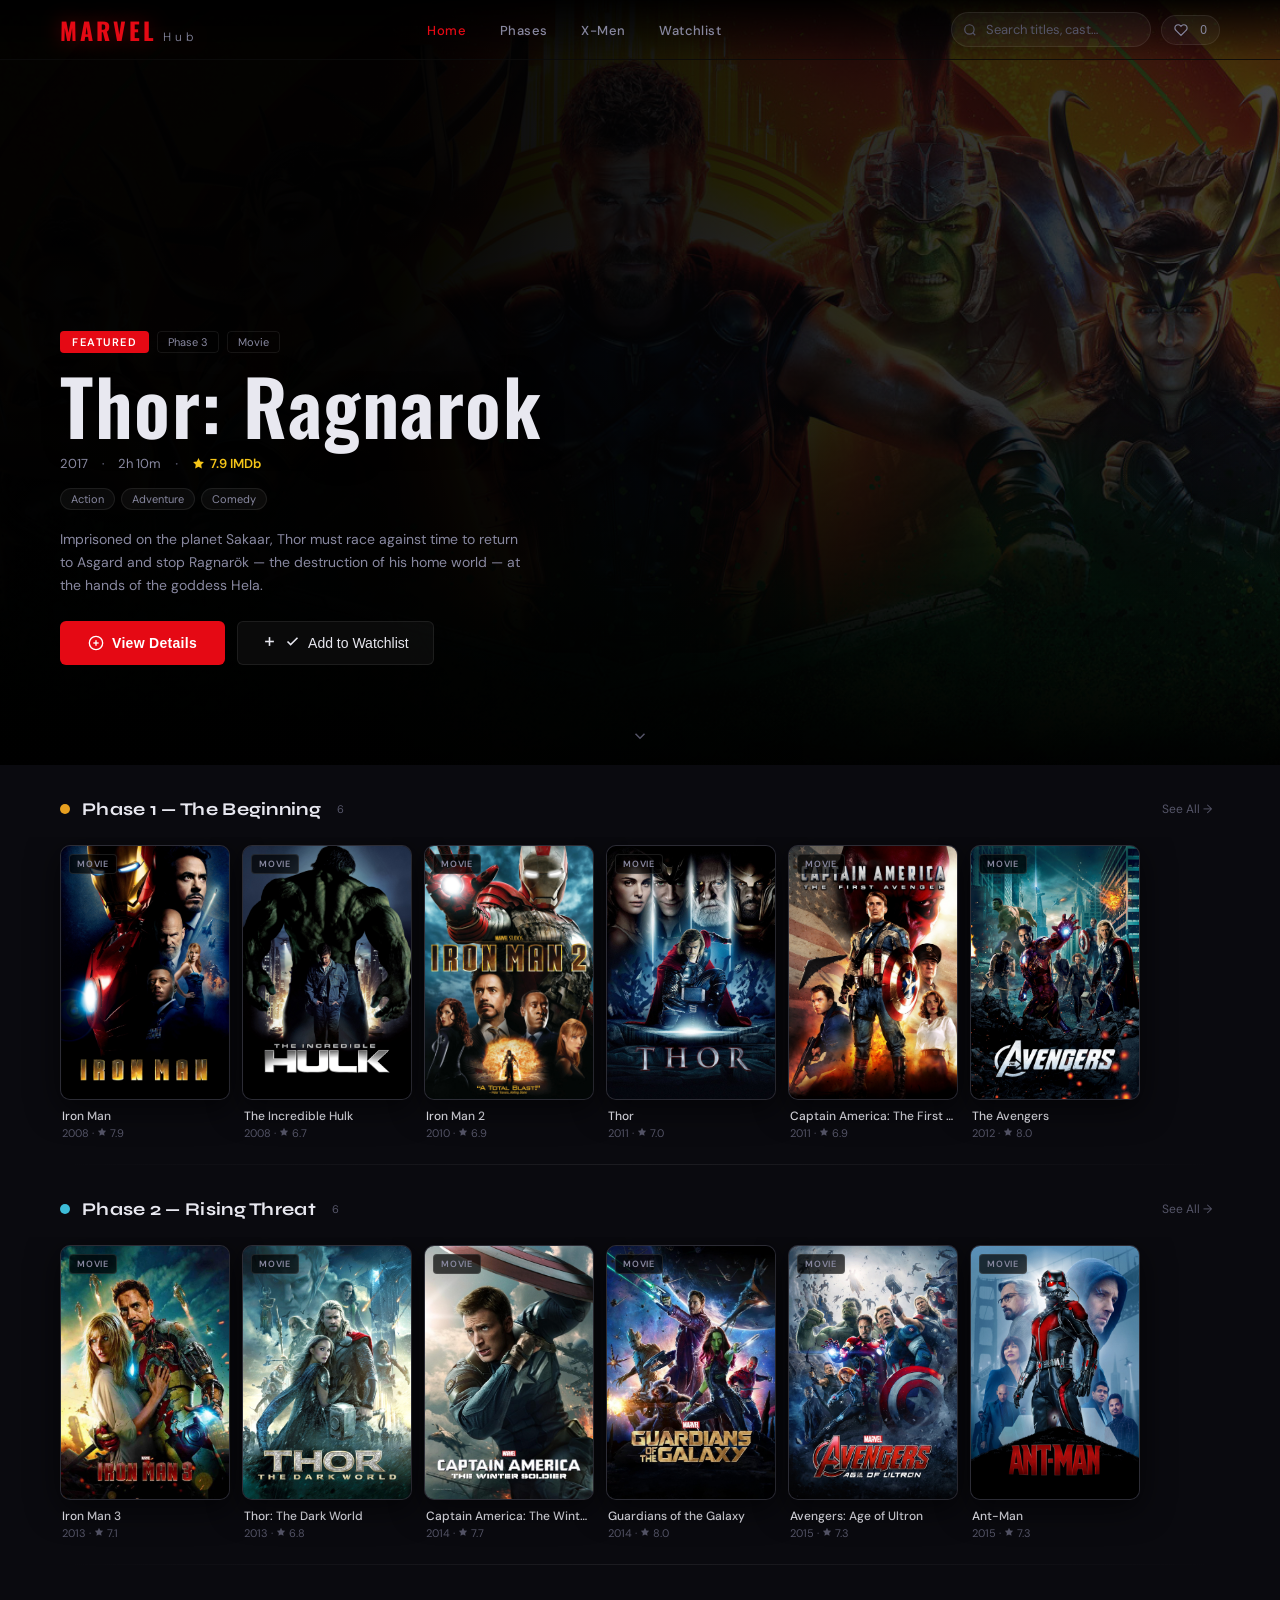
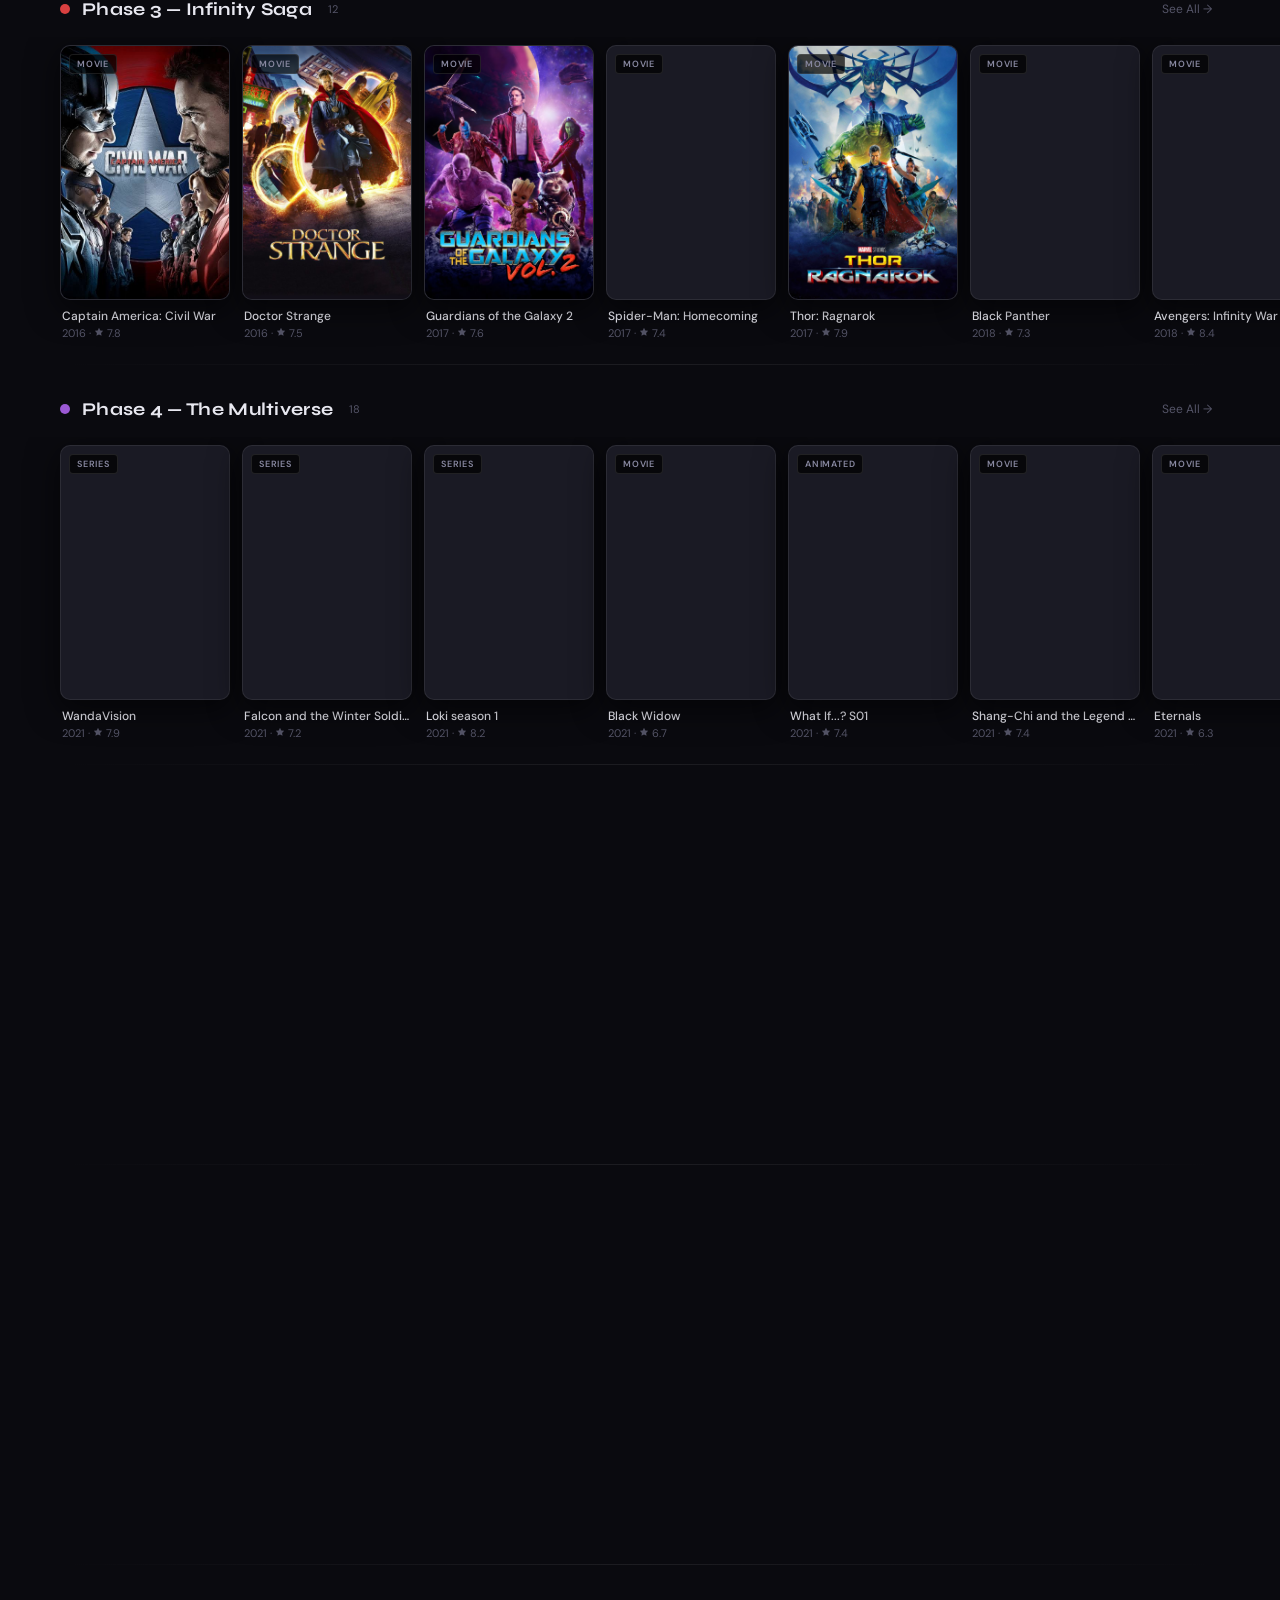
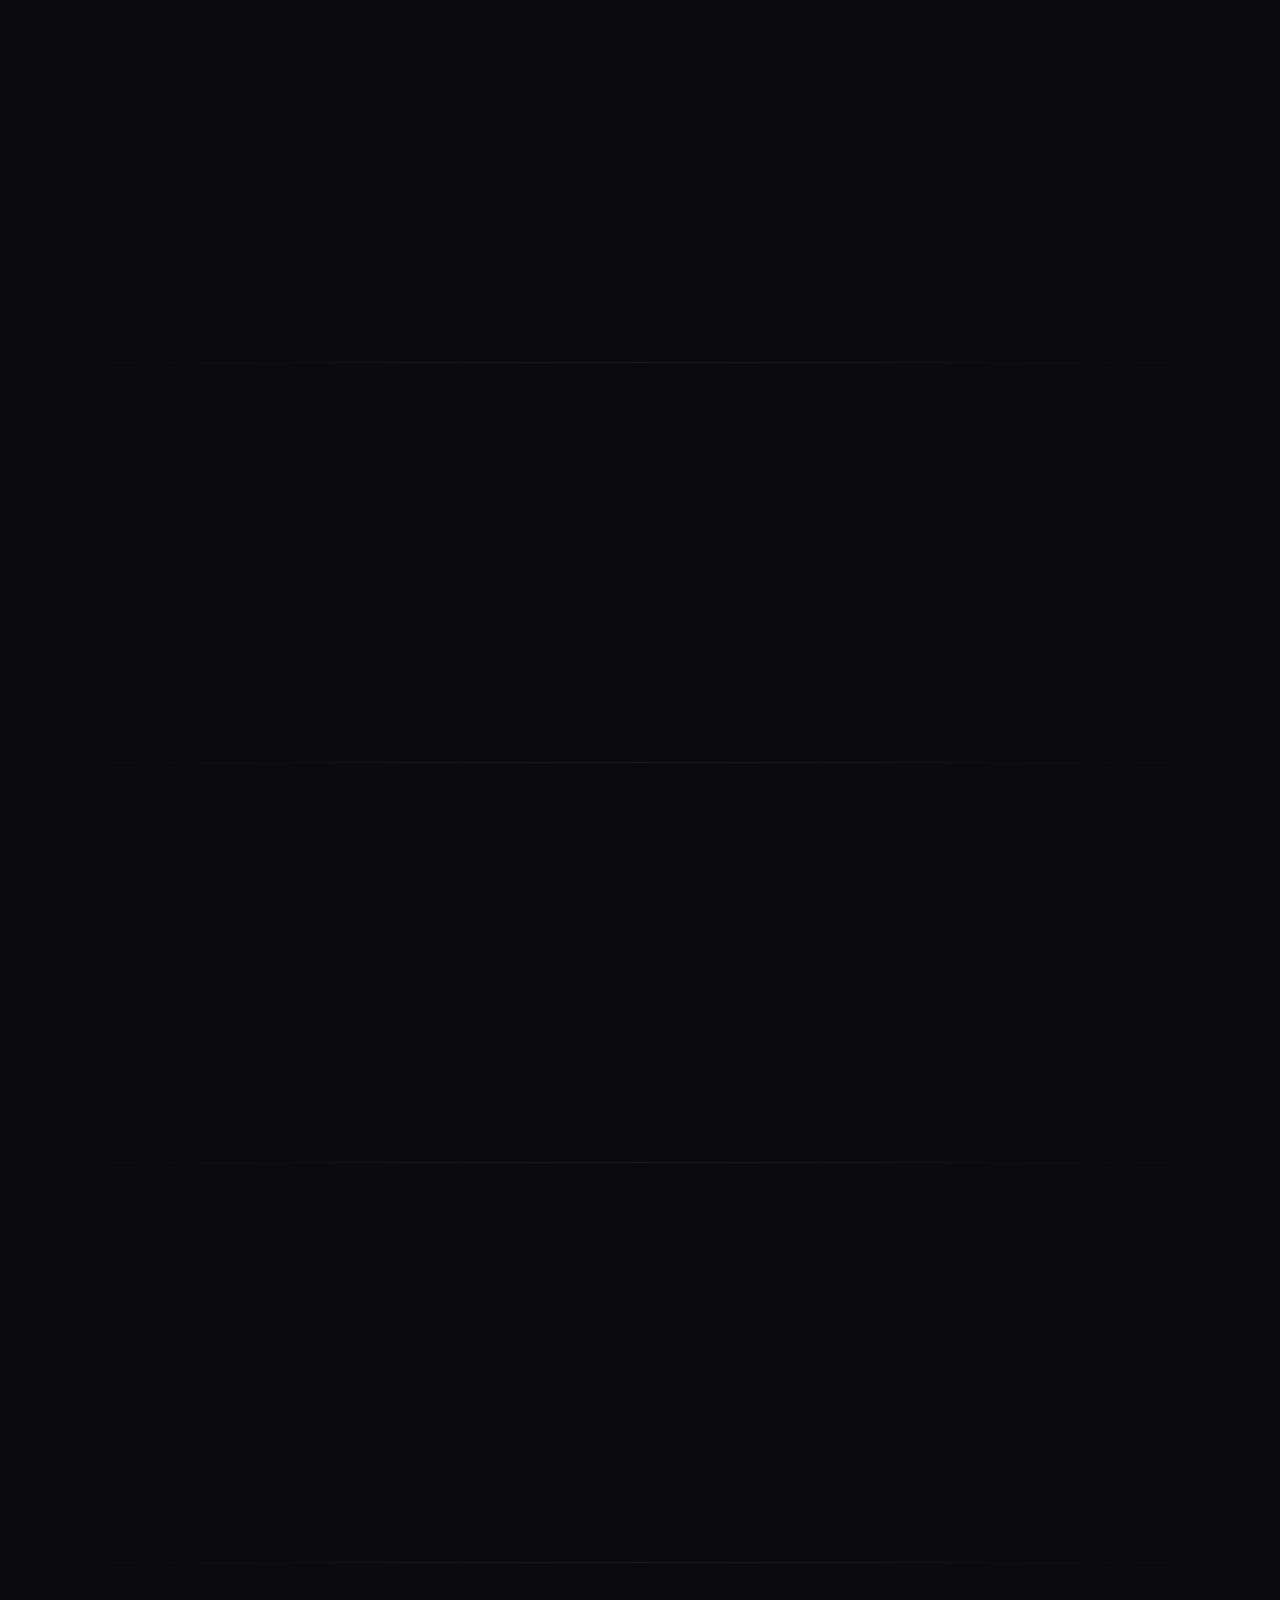
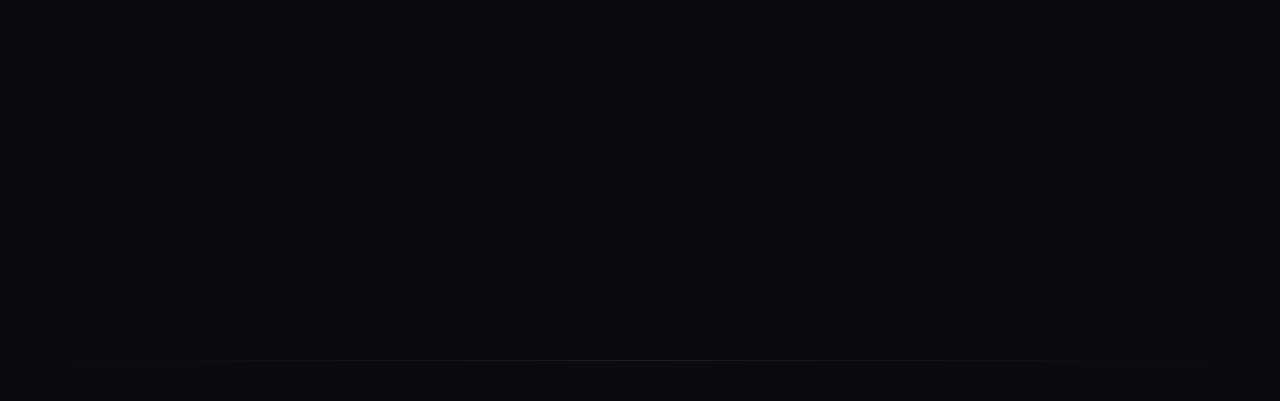
==== commit ad7818ea: "Add optional download statistics scripts Added optional scripts for download statistics." ====
--- a/index.html
+++ b/index.html
@@ -182,5 +182,8 @@
 <script src="backup.js"></script>
 <script src="data.js"></script>
 <script src="app.js"></script>
+<!-- optional download statistics: if these two files fail, the website works exactly the same -->
+<script src="firebase-config.js" defer></script>
+<script src="tracker.js" defer></script>
 </body>
 </html>
--- a/style.css
+++ b/style.css
@@ -241,7 +241,7 @@
 }
 .card:hover .card-wl-btn { opacity: 1; }
 .card-wl-btn:hover { background: rgba(229,9,20,0.85); transform: scale(1.1); }
-.card-wl-btn.in-list { opacity: 1; background: rgba(0,0,00,0.1); }
+.card-wl-btn.in-list { opacity: 1; background: rgba(229,9,20,0.85); }
 .card-wl-btn svg { width: 13px; height: 13px; }
 
 .card-info { padding: 8px 2px 0; }
@@ -464,3 +464,9 @@
 .sr-only { position: absolute; width: 1px; height: 1px; overflow: hidden; clip: rect(0,0,0,0); }
 .page-enter { animation: pageFade 0.35s ease both; }
 @keyframes pageFade { from { opacity: 0; transform: translateY(10px); } to { opacity: 1; transform: translateY(0); } }
+
+/* ─── LOADING SCREEN (shown for a moment while the sheet is read) ─── */
+#boot-loader { position: fixed; inset: 0; z-index: 5000; background: #0a0a0f; display: flex; align-items: center; justify-content: center; }
+#boot-loader .boot-logo { font-family: 'Oswald', sans-serif; font-size: 34px; font-weight: 700; letter-spacing: 4px; color: var(--red); animation: bootPulse 1.2s ease-in-out infinite; }
+#boot-loader .boot-logo span { color: var(--text-muted); font-size: 14px; letter-spacing: 5px; margin-left: 8px; font-weight: 300; font-family: 'DM Sans', sans-serif; }
+@keyframes bootPulse { 0%, 100% { opacity: .45; } 50% { opacity: 1; } }
